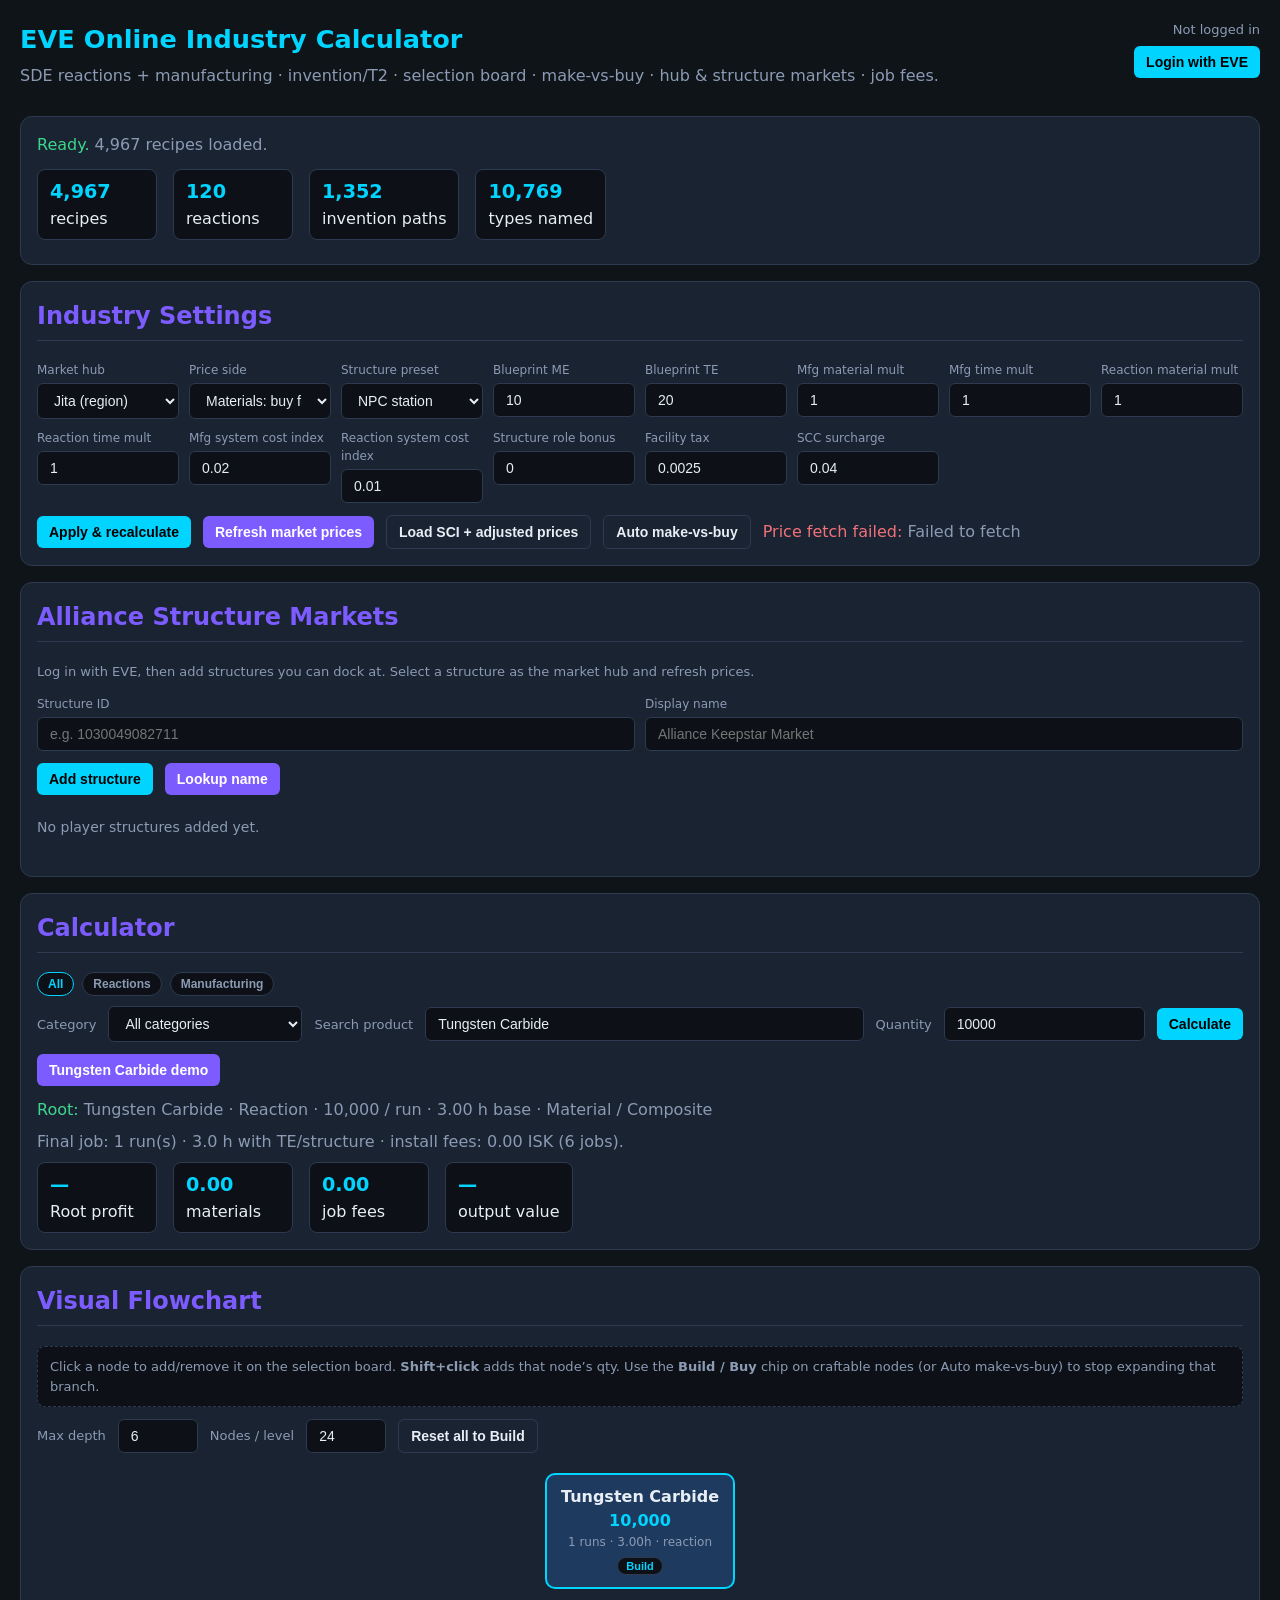
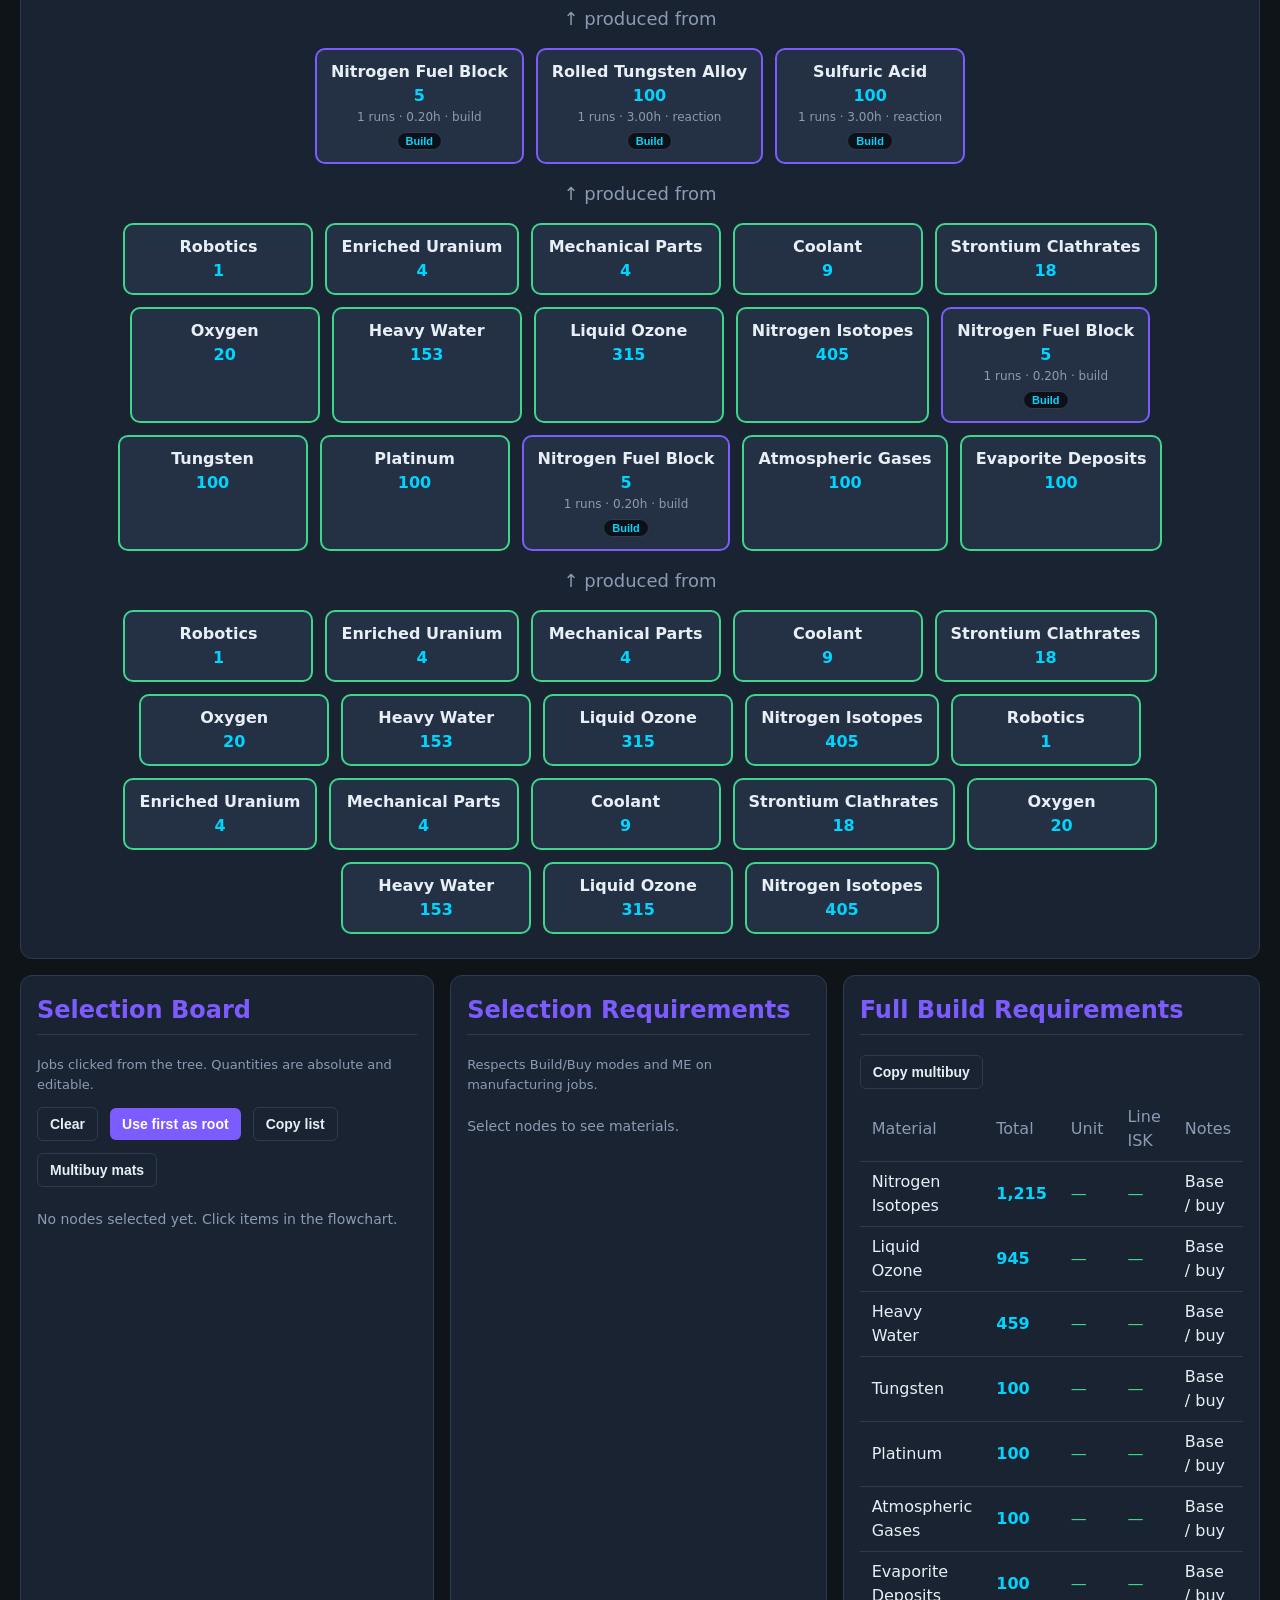
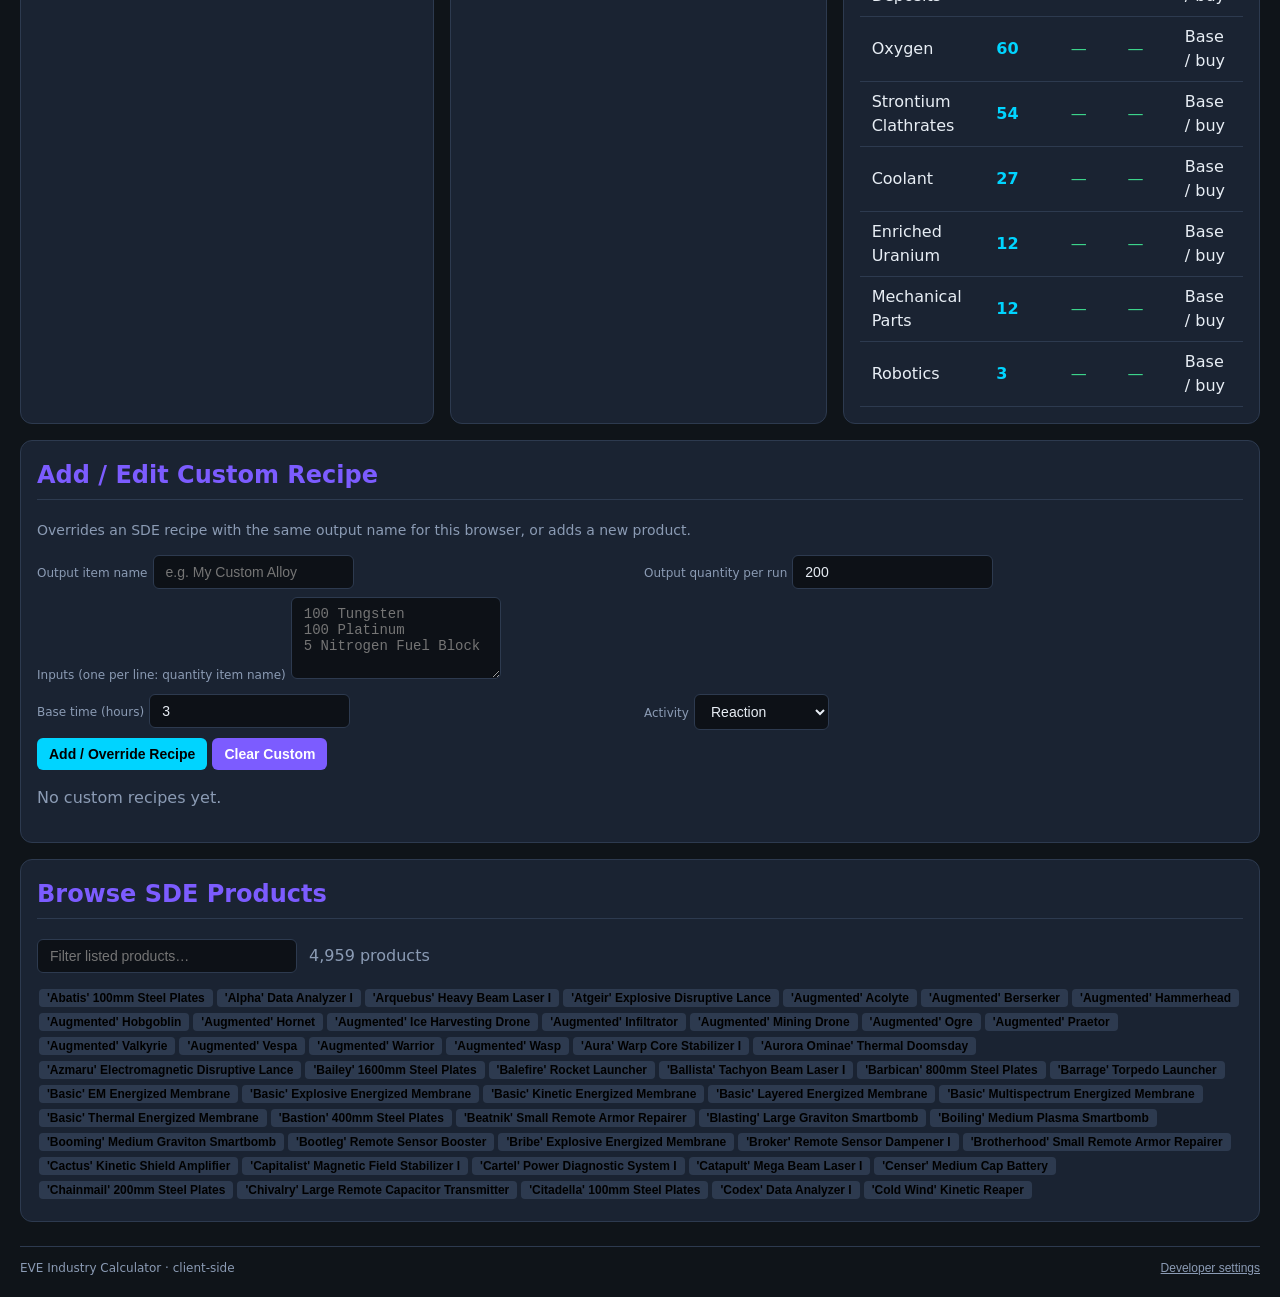
==== index.html @ 959daded "Cache-bust scripts so Pages picks up config.js Client ID. Co-authored-by: Cursor <cursoragent@cursor" ====
<!DOCTYPE html>
<html lang="en">
<head>
<meta charset="UTF-8">
<meta name="viewport" content="width=device-width, initial-scale=1.0">
<title>EVE Online Industry Calculator</title>
<style>
  :root {
    --bg: #0f1419;
    --card: #1a2332;
    --border: #2d3a4f;
    --accent: #00d4ff;
    --accent2: #7c5cff;
    --text: #e8eef5;
    --muted: #8b9bb4;
    --success: #3dd68c;
    --warn: #f5a623;
    --danger: #f07178;
  }
  * { box-sizing: border-box; }
  body {
    font-family: 'Segoe UI', system-ui, sans-serif;
    background: var(--bg);
    color: var(--text);
    margin: 0;
    padding: 20px;
    line-height: 1.5;
  }
  h1 { color: var(--accent); margin: 0 0 6px; font-size: 1.6rem; }
  h2 { color: var(--accent2); border-bottom: 1px solid var(--border); padding-bottom: 6px; margin-top: 0; }
  .sub { color: var(--muted); margin: 0 0 16px; }
  .container { max-width: 1500px; margin: 0 auto; }
  .panel {
    background: var(--card);
    border: 1px solid var(--border);
    border-radius: 12px;
    padding: 16px;
    margin-bottom: 16px;
  }
  input, select, button, textarea {
    background: #0d1117;
    color: var(--text);
    border: 1px solid var(--border);
    border-radius: 6px;
    padding: 8px 12px;
    font-size: 14px;
  }
  button {
    background: var(--accent);
    color: #000;
    border: none;
    cursor: pointer;
    font-weight: 600;
  }
  button:hover { opacity: 0.9; }
  button.secondary { background: var(--accent2); color: #fff; }
  button.ghost { background: transparent; color: var(--text); border: 1px solid var(--border); }
  .row { display: flex; gap: 12px; flex-wrap: wrap; align-items: center; margin-bottom: 12px; }
  .row label { color: var(--muted); font-size: 13px; }
  .search-wrap { position: relative; flex: 1; min-width: 260px; }
  .search-wrap input { width: 100%; }
  .suggestions {
    position: absolute; z-index: 20; left: 0; right: 0; top: 100%;
    background: #0d1117; border: 1px solid var(--border); border-radius: 8px;
    max-height: 280px; overflow-y: auto; display: none;
  }
  .suggestions.open { display: block; }
  .suggestions button {
    display: block; width: 100%; text-align: left; background: transparent;
    color: var(--text); border: none; border-radius: 0; font-weight: 400; padding: 8px 12px;
  }
  .suggestions button:hover, .suggestions button.active { background: #243044; }
  .suggestions .meta { color: var(--muted); font-size: 12px; margin-left: 8px; }
  .flowchart { display: flex; flex-direction: column; align-items: center; gap: 8px; min-height: 120px; }
  .node {
    background: #243044; border: 2px solid var(--accent); border-radius: 10px;
    padding: 10px 14px; min-width: 190px; max-width: 280px; text-align: center;
    cursor: pointer; user-select: none;
    transition: box-shadow 0.12s ease, border-color 0.12s ease, transform 0.12s ease;
  }
  .node:hover { transform: translateY(-1px); box-shadow: 0 0 0 1px rgba(0, 212, 255, 0.35); }
  .node.raw { border-color: var(--success); }
  .node.fuel { border-color: var(--warn); }
  .node.intermediate { border-color: var(--accent2); }
  .node.final { border-color: var(--accent); background: #1e3a5f; }
  .node.buy-mode { border-style: dashed; opacity: 0.92; }
  .node.selected {
    box-shadow: 0 0 0 2px var(--warn), 0 0 18px rgba(245, 166, 35, 0.25);
    border-color: var(--warn);
  }
  .node.more { cursor: default; opacity: 0.75; }
  .node.more:hover { transform: none; box-shadow: none; }
  .node small { color: var(--muted); display: block; font-size: 12px; }
  .mode-btn {
    margin-top: 6px; padding: 2px 8px; font-size: 11px; border-radius: 999px;
    background: #0d1117; color: var(--accent); border: 1px solid var(--border); cursor: pointer;
  }
  .mode-btn.buy { color: var(--warn); }
  .arrow { color: var(--muted); font-size: 18px; text-align: center; }
  .level { display: flex; gap: 12px; flex-wrap: wrap; justify-content: center; margin: 8px 0; }
  table { width: 100%; border-collapse: collapse; margin-top: 8px; }
  th, td { padding: 8px 12px; text-align: left; border-bottom: 1px solid var(--border); vertical-align: middle; }
  th { color: var(--muted); font-weight: 500; }
  .qty { font-variant-numeric: tabular-nums; font-weight: 600; color: var(--accent); }
  .isk { font-variant-numeric: tabular-nums; color: var(--success); }
  .qty-input { width: 110px; padding: 6px 8px; font-variant-numeric: tabular-nums; }
  .mode-select { padding: 4px 8px; font-size: 12px; }
  .settings-grid {
    display: grid; grid-template-columns: repeat(auto-fit, minmax(140px, 1fr)); gap: 10px;
  }
  .settings-grid label { display: block; font-size: 12px; color: var(--muted); margin-bottom: 4px; }
  .settings-grid input, .settings-grid select { width: 100%; }
  .add-form { display: grid; grid-template-columns: 1fr 1fr; gap: 8px; }
  .add-form label { font-size: 12px; color: var(--muted); }
  .full { grid-column: 1 / -1; }
  .tag {
    display: inline-block; background: #2d3a4f; padding: 2px 8px;
    border-radius: 4px; font-size: 12px; margin: 2px;
  }
  .status-ok { color: var(--success); }
  .status-bad { color: var(--danger); }
  .muted { color: var(--muted); }
  .stats { display: flex; gap: 16px; flex-wrap: wrap; margin-bottom: 8px; }
  .stat { background: #0d1117; border: 1px solid var(--border); border-radius: 8px; padding: 8px 12px; min-width: 120px; }
  .stat b { display: block; color: var(--accent); font-size: 1.2rem; }
  .stat b.neg { color: var(--danger); }
  .pill-row { display: flex; gap: 8px; flex-wrap: wrap; margin-bottom: 10px; }
  .pill {
    border: 1px solid var(--border); background: #0d1117; color: var(--muted);
    border-radius: 999px; padding: 4px 10px; font-size: 12px; cursor: pointer;
  }
  .pill.active { border-color: var(--accent); color: var(--accent); }
  #knownList { max-height: 220px; overflow-y: auto; }
  .three-col { display: grid; grid-template-columns: 1.1fr 1fr 1fr; gap: 16px; }
  .hint {
    background: #0d1117; border: 1px dashed var(--border); border-radius: 8px;
    padding: 10px 12px; font-size: 13px; color: var(--muted); margin-bottom: 12px;
  }
  .empty-state { color: var(--muted); font-size: 14px; padding: 8px 0; }
  .icon-btn {
    padding: 4px 8px; font-size: 12px; background: transparent;
    color: var(--muted); border: 1px solid var(--border);
  }
  .icon-btn:hover { color: var(--danger); border-color: var(--danger); }
  .profit-bar { display: flex; gap: 16px; flex-wrap: wrap; margin-top: 8px; }
  .dev-only { display: none; }
  body.dev .dev-only { display: block; }
  .site-footer {
    margin-top: 24px;
    padding-top: 12px;
    border-top: 1px solid var(--border);
    color: var(--muted);
    font-size: 12px;
    display: flex;
    justify-content: space-between;
    gap: 12px;
    flex-wrap: wrap;
  }
  .site-footer button {
    background: transparent;
    color: var(--muted);
    border: none;
    padding: 0;
    font-size: 12px;
    font-weight: 400;
    cursor: pointer;
    text-decoration: underline;
  }
  @media (max-width: 1100px) { .three-col { grid-template-columns: 1fr; } }
  @media (max-width: 980px) { .add-form { grid-template-columns: 1fr; } }
</style>
</head>
<body>
<div class="container">
  <div class="row" style="justify-content:space-between;align-items:flex-start;">
    <div>
      <h1>EVE Online Industry Calculator</h1>
      <p class="sub">SDE reactions + manufacturing · invention/T2 · selection board · make-vs-buy · hub &amp; structure markets · job fees.</p>
    </div>
    <div style="text-align:right;min-width:220px;">
      <div id="authStatus" class="muted" style="font-size:13px;margin-bottom:6px;">Not logged in</div>
      <button type="button" id="eveLoginBtn" onclick="eveLogin()">Login with EVE</button>
      <button type="button" class="ghost" id="eveLogoutBtn" onclick="eveLogout()" hidden>Logout</button>
    </div>
  </div>

  <div class="panel" id="loadPanel">
    <div class="row"><span id="loadStatus">Loading SDE industry data…</span></div>
    <div class="stats" id="sdeStats" hidden></div>
  </div>

  <div class="panel">
    <h2>Industry Settings</h2>
    <div class="settings-grid">
      <div>
        <label>Market hub</label>
        <select id="hubSelect"></select>
      </div>
      <div>
        <label>Price side</label>
        <select id="priceSide">
          <option value="sell">Materials: buy from sell</option>
          <option value="buy">Materials: sell into buy</option>
        </select>
      </div>
      <div>
        <label>Structure preset</label>
        <select id="structurePreset"></select>
      </div>
      <div>
        <label>Blueprint ME</label>
        <input type="number" id="meInput" value="10" min="0" max="10" step="1">
      </div>
      <div>
        <label>Blueprint TE</label>
        <input type="number" id="teInput" value="20" min="0" max="20" step="1">
      </div>
      <div>
        <label>Mfg material mult</label>
        <input type="number" id="mfgMatMult" value="1" min="0.5" max="1.5" step="0.01">
      </div>
      <div>
        <label>Mfg time mult</label>
        <input type="number" id="mfgTimeMult" value="1" min="0.5" max="1.5" step="0.01">
      </div>
      <div>
        <label>Reaction material mult</label>
        <input type="number" id="rxnMatMult" value="1" min="0.5" max="1.5" step="0.01">
      </div>
      <div>
        <label>Reaction time mult</label>
        <input type="number" id="rxnTimeMult" value="1" min="0.5" max="1.5" step="0.01">
      </div>
      <div>
        <label>Mfg system cost index</label>
        <input type="number" id="mfgSci" value="0.02" min="0" max="1" step="0.0001">
      </div>
      <div>
        <label>Reaction system cost index</label>
        <input type="number" id="rxnSci" value="0.01" min="0" max="1" step="0.0001">
      </div>
      <div>
        <label>Structure role bonus</label>
        <input type="number" id="roleBonus" value="0" min="0" max="0.5" step="0.01">
      </div>
      <div>
        <label>Facility tax</label>
        <input type="number" id="facilityTax" value="0.0025" min="0" max="0.2" step="0.0005">
      </div>
      <div>
        <label>SCC surcharge</label>
        <input type="number" id="sccInput" value="0.04" min="0" max="0.2" step="0.001">
      </div>
    </div>
    <div class="row" style="margin-top:12px;margin-bottom:0;">
      <button type="button" onclick="applySettingsAndRecalc()">Apply &amp; recalculate</button>
      <button type="button" class="secondary" onclick="refreshPrices()">Refresh market prices</button>
      <button type="button" class="ghost" onclick="loadFeeData()">Load SCI + adjusted prices</button>
      <button type="button" class="ghost" onclick="autoOptimizeModes()">Auto make-vs-buy</button>
      <span id="priceStatus" class="muted"></span>
    </div>
  </div>

  <div class="panel">
    <h2>Alliance Structure Markets</h2>
    <p class="muted" style="margin-top:0;font-size:13px;">
      Log in with EVE, then add structures you can dock at. Select a structure as the market hub and refresh prices.
    </p>
    <div class="settings-grid">
      <div>
        <label>Structure ID</label>
        <input type="text" id="structureIdInput" placeholder="e.g. 1030049082711">
      </div>
      <div>
        <label>Display name</label>
        <input type="text" id="structureNameInput" placeholder="Alliance Keepstar Market">
      </div>
    </div>
    <div class="row" style="margin-top:12px;">
      <button type="button" onclick="addCustomStructure()">Add structure</button>
      <button type="button" class="secondary" onclick="resolveStructureName()">Lookup name</button>
      <span id="structureStatus" class="muted"></span>
    </div>
    <div id="customStructureList" style="margin-top:10px;"></div>
  </div>

  <div class="panel dev-only" id="devPanel">
    <h2>Developer settings</h2>
    <p class="muted" style="margin-top:0;font-size:13px;">
      Hidden from normal users. Open with <code>?dev=1</code> or the footer toggle.
      Prefer committing Client ID in <code>config.js</code> for production.
    </p>
    <div class="settings-grid">
      <div>
        <label>EVE SSO Client ID (local override)</label>
        <input type="text" id="eveClientIdInput" placeholder="From developers.eveonline.com">
      </div>
      <div>
        <label>Callback URL (register exactly)</label>
        <input type="text" id="eveCallbackDisplay" readonly>
      </div>
      <div class="full" style="grid-column:1/-1;">
        <label>Manual ESI token fallback</label>
        <textarea id="esiTokenInput" rows="2" placeholder="Only for debugging without SSO"></textarea>
      </div>
    </div>
    <div class="row" style="margin-top:12px;">
      <button type="button" onclick="saveEveClientId()">Save Client ID override</button>
      <button type="button" class="ghost" onclick="saveEsiToken()">Save manual token</button>
      <button type="button" class="ghost" onclick="clearEsiToken()">Clear manual token</button>
      <button type="button" class="ghost" onclick="copyCallbackUrl()">Copy callback URL</button>
      <span id="devStatus" class="muted"></span>
    </div>
  </div>

  <div class="panel">
    <h2>Calculator</h2>
    <div class="pill-row" id="activityPills">
      <button type="button" class="pill active" data-activity="all">All</button>
      <button type="button" class="pill" data-activity="r">Reactions</button>
      <button type="button" class="pill" data-activity="m">Manufacturing</button>
    </div>
    <div class="row">
      <label>Category</label>
      <select id="categoryFilter"><option value="">All categories</option></select>
      <label>Search product</label>
      <div class="search-wrap">
        <input id="productSearch" type="search" placeholder="e.g. Tungsten Carbide, Merlin, Ceramic Powder" autocomplete="off">
        <div id="suggestions" class="suggestions"></div>
      </div>
      <label>Quantity</label>
      <input type="number" id="desiredQty" value="1" min="1" step="1">
      <button onclick="calculate()">Calculate</button>
      <button class="secondary" onclick="resetToTungsten()">Tungsten Carbide demo</button>
    </div>
    <div id="selectedMeta" class="muted"></div>
    <div id="timeEstimate" class="muted" style="margin-top:8px;"></div>
    <div class="profit-bar" id="rootProfit"></div>
  </div>

  <div class="panel" id="inventionPanel" hidden>
    <h2>Invention / T2</h2>
    <p class="muted" style="margin-top:0;font-size:13px;">
      Invent T2 BPCs from the matching T1 blueprint, optionally with a decryptor.
      Enable “Include invention” to fold expected datacore/decryptor cost and invented ME/TE into the build.
    </p>
    <div class="settings-grid">
      <div>
        <label>Invention outcome</label>
        <select id="inventionSelect"></select>
      </div>
      <div>
        <label>Decryptor</label>
        <select id="decryptorSelect"></select>
      </div>
      <div>
        <label>Encryption skill</label>
        <input type="number" id="encSkill" value="4" min="0" max="5" step="1">
      </div>
      <div>
        <label>Science skill 1</label>
        <input type="number" id="sciSkill1" value="5" min="0" max="5" step="1">
      </div>
      <div>
        <label>Science skill 2</label>
        <input type="number" id="sciSkill2" value="5" min="0" max="5" step="1">
      </div>
      <div>
        <label>Include invention in build</label>
        <select id="includeInvention">
          <option value="0">No — manufacture only</option>
          <option value="1">Yes — expected invention cost</option>
        </select>
      </div>
    </div>
    <div id="inventionSkillLabels" class="muted" style="margin-top:8px;font-size:13px;"></div>
    <div id="inventionSummary" style="margin-top:12px;"></div>
    <div class="profit-bar" id="inventionProfit"></div>
  </div>

  <div class="panel">
    <h2>Visual Flowchart</h2>
    <div class="hint">
      Click a node to add/remove it on the selection board.
      <strong>Shift+click</strong> adds that node’s qty.
      Use the <strong>Build / Buy</strong> chip on craftable nodes (or Auto make-vs-buy) to stop expanding that branch.
    </div>
    <div class="row">
      <label>Max depth</label>
      <input type="number" id="maxDepth" value="6" min="1" max="20" style="width:80px">
      <label>Nodes / level</label>
      <input type="number" id="maxNodes" value="24" min="4" max="100" style="width:80px">
      <button type="button" class="ghost" onclick="resetAllModes()">Reset all to Build</button>
    </div>
    <div id="flowchart" class="flowchart">
      <p class="muted">Select a product and click Calculate.</p>
    </div>
  </div>

  <div class="three-col">
    <div class="panel">
      <h2>Selection Board</h2>
      <p class="muted" style="margin-top:0;font-size:13px;">Jobs clicked from the tree. Quantities are absolute and editable.</p>
      <div class="row" style="margin-bottom:8px;">
        <button type="button" class="ghost" onclick="clearSelection()">Clear</button>
        <button type="button" class="secondary" onclick="useSelectionAsRoot()">Use first as root</button>
        <button type="button" class="ghost" onclick="copySelectionList()">Copy list</button>
        <button type="button" class="ghost" onclick="copyMultibuy('selection')">Multibuy mats</button>
        <span id="selectionCount" class="muted"></span>
      </div>
      <div id="selectionBoard"><p class="empty-state">No nodes selected yet.</p></div>
      <div class="profit-bar" id="selectionProfit"></div>
    </div>
    <div class="panel">
      <h2>Selection Requirements</h2>
      <p class="muted" style="margin-top:0;font-size:13px;">Respects Build/Buy modes and ME on manufacturing jobs.</p>
      <div id="selectionRequirements"><p class="empty-state">Select nodes to see materials.</p></div>
    </div>
    <div class="panel">
      <h2>Full Build Requirements</h2>
      <div class="row" style="margin-bottom:8px;">
        <button type="button" class="ghost" onclick="copyMultibuy('full')">Copy multibuy</button>
      </div>
      <div id="requirements"></div>
    </div>
  </div>

  <div class="panel">
    <h2>Add / Edit Custom Recipe</h2>
    <p class="muted" style="font-size:14px;margin-top:0;">Overrides an SDE recipe with the same output name for this browser, or adds a new product.</p>
    <div class="add-form">
      <div>
        <label>Output item name</label>
        <input type="text" id="outName" placeholder="e.g. My Custom Alloy">
      </div>
      <div>
        <label>Output quantity per run</label>
        <input type="number" id="outQty" value="200" min="1">
      </div>
      <div class="full">
        <label>Inputs (one per line: quantity item name)</label>
        <textarea id="inputsText" rows="4" placeholder="100 Tungsten&#10;100 Platinum&#10;5 Nitrogen Fuel Block"></textarea>
      </div>
      <div>
        <label>Base time (hours)</label>
        <input type="number" id="baseTime" value="3" step="0.5" min="0">
      </div>
      <div>
        <label>Activity</label>
        <select id="customActivity">
          <option value="r">Reaction</option>
          <option value="m">Manufacturing</option>
        </select>
      </div>
      <div class="full">
        <button onclick="addCustomReaction()">Add / Override Recipe</button>
        <button class="secondary" onclick="clearCustom()">Clear Custom</button>
      </div>
    </div>
    <div id="customList" style="margin-top:12px;"></div>
  </div>

  <div class="panel">
    <h2>Browse SDE Products</h2>
    <div class="row">
      <input type="search" id="browseFilter" placeholder="Filter listed products…" style="min-width:260px">
      <span id="browseCount" class="muted"></span>
    </div>
    <div id="knownList"></div>
  </div>

  <div class="site-footer">
    <span>EVE Industry Calculator · client-side</span>
    <button type="button" id="devToggleBtn" onclick="toggleDevMode()">Developer settings</button>
  </div>
</div>

<script src="config.js?v=20261108b"></script>
<script src="eve-industry-data.js?v=20261108b"></script>
<script src="industry-core.js?v=20261108b"></script>
<script src="auth.js?v=20261108b"></script>
<script>
const STORAGE_KEY = 'eveIndustryCustom_v2';
const SELECTED_KEY = 'eveIndustrySelected_v2';
const BOARD_KEY = 'eveIndustryBoard_v1';
const SETTINGS_KEY = 'eveIndustrySettings_v2';
const MODES_KEY = 'eveIndustryModes_v1';
const STRUCTURES_KEY = 'eveIndustryStructures_v1';
const ESI_TOKEN_KEY = 'eveIndustryEsiToken_v1';
const INVENTION_KEY = 'eveIndustryInvention_v1';
const DEV_KEY = 'eveIndustryDev_v1';
const Core = window.EveIndustryCore;

let SDE = null;
let recipeIndex = new Map();
let productMeta = new Map();
let nameToTypeId = new Map();
/** itemTypeId -> invention rows */
let inventionsByItem = new Map();
let customRecipes = [];
let selectedProduct = '';
let activityFilter = 'all';
let suggestionItems = [];
let suggestionIndex = -1;
/** @type {Map<string, {item: string, qty: number, treeQty: number|null}>} */
let selectionBoard = new Map();
/** @type {Map<string, 'build'|'buy'>} */
let buildModes = new Map();
/** @type {Array<{id:number, name:string}>} */
let customStructures = [];
let currentTree = null;
let lastFullReqs = {};
let lastSelectionReqs = {};
let lastInventionExpect = null;
let priceCache = {};
let adjustedPrices = {};
let priceFetchToken = 0;

function safeGet(key, fallback) {
  try {
    const raw = localStorage.getItem(key);
    return raw ? JSON.parse(raw) : fallback;
  } catch {
    return fallback;
  }
}
function safeSet(key, value) {
  try { localStorage.setItem(key, JSON.stringify(value)); } catch {}
}

function typeName(id) {
  return SDE.names[String(id)] || `Type ${id}`;
}
function hoursFromSeconds(sec) {
  return (Number(sec) || 0) / 3600;
}
function formatQty(n) {
  return Number(n).toLocaleString(undefined, { maximumFractionDigits: 0 });
}
function formatIsk(n) {
  if (!Number.isFinite(n)) return '—';
  if (Math.abs(n) >= 1e9) return (n / 1e9).toFixed(2) + 'B';
  if (Math.abs(n) >= 1e6) return (n / 1e6).toFixed(2) + 'M';
  if (Math.abs(n) >= 1e3) return (n / 1e3).toFixed(1) + 'K';
  return n.toFixed(2);
}
function formatPct(x) {
  return ((Number(x) || 0) * 100).toFixed(2) + '%';
}

function normalizeRecipe(raw, custom = false) {
  return {
    id: raw.id || (custom ? `custom-${Date.now()}` : `sde-${raw.bp}-${raw.p}`),
    name: raw.name,
    output: raw.output,
    inputs: raw.inputs,
    timeHours: raw.timeHours,
    activity: raw.activity || 'm',
    group: raw.group || '',
    category: raw.category || '',
    blueprintTypeID: raw.blueprintTypeID,
    typeID: raw.typeID,
    custom
  };
}

function sdeRecipeToCalc(r) {
  const name = typeName(r.p);
  return normalizeRecipe({
    id: `sde-${r.bp}-${r.p}`,
    name,
    output: { item: name, qty: r.q },
    inputs: r.m.map(([tid, qty]) => ({ item: typeName(tid), qty })),
    timeHours: hoursFromSeconds(r.t),
    activity: r.a,
    group: SDE.groups[String(r.g)] || '',
    category: SDE.categories[String(r.c)] || '',
    blueprintTypeID: r.bp,
    typeID: r.p
  });
}

function rebuildIndex() {
  recipeIndex = new Map();
  productMeta = new Map();
  nameToTypeId = new Map();
  inventionsByItem = new Map();
  if (SDE) {
    for (const [id, name] of Object.entries(SDE.names)) {
      nameToTypeId.set(name.toLowerCase(), Number(id));
    }
    for (const r of SDE.recipes) {
      const calc = sdeRecipeToCalc(r);
      const key = calc.output.item.toLowerCase();
      if (!recipeIndex.has(key) || calc.activity === 'r') {
        recipeIndex.set(key, calc);
        productMeta.set(key, calc);
      }
    }
    for (const inv of SDE.inventions || []) {
      if (!inventionsByItem.has(inv.item)) inventionsByItem.set(inv.item, []);
      inventionsByItem.get(inv.item).push(inv);
    }
  }
  for (const custom of customRecipes) {
    const calc = normalizeRecipe(custom, true);
    const key = calc.output.item.toLowerCase();
    recipeIndex.set(key, calc);
    productMeta.set(key, calc);
  }
}

function getEsiToken() {
  // Prefer live SSO session, then manual paste.
  if (window.EveAuth) {
    const t = EveAuth.accessToken();
    if (t) return t;
  }
  return (document.getElementById('esiTokenInput').value || safeGet(ESI_TOKEN_KEY, '') || '').trim();
}

function isDevMode() {
  const params = new URLSearchParams(window.location.search);
  if (params.get('dev') === '1' || params.get('dev') === 'true') return true;
  if ((window.location.hash || '').replace(/^#/, '') === 'dev') return true;
  return !!safeGet(DEV_KEY, false);
}

function applyDevMode(on) {
  document.body.classList.toggle('dev', !!on);
  const btn = document.getElementById('devToggleBtn');
  if (btn) btn.textContent = on ? 'Hide developer settings' : 'Developer settings';
  if (on) refreshAuthUi();
}

function toggleDevMode() {
  const next = !document.body.classList.contains('dev');
  safeSet(DEV_KEY, next);
  // Keep URL clean for normal users; only add ?dev=1 when enabling via footer.
  const url = new URL(window.location.href);
  if (next) url.searchParams.set('dev', '1');
  else {
    url.searchParams.delete('dev');
    if (url.hash === '#dev') url.hash = '';
  }
  window.history.replaceState({}, document.title, url.toString());
  applyDevMode(next);
}

function copyCallbackUrl() {
  const url = EveAuth.redirectUri();
  navigator.clipboard.writeText(url).then(
    () => { document.getElementById('devStatus').innerHTML = '<span class="status-ok">Callback copied.</span>'; },
    () => prompt('Callback URL:', url)
  );
}

function saveEveClientId() {
  const id = document.getElementById('eveClientIdInput').value.trim();
  EveAuth.setClientId(id);
  document.getElementById('devStatus').innerHTML = id
    ? '<span class="status-ok">Local Client ID override saved.</span>'
    : '<span class="muted">Override cleared — using config.js</span>';
  refreshAuthUi();
}

async function eveLogin() {
  try {
    // Prefer auth helper, but fall back to config.js directly (avoids stale auth.js cache misses).
    const clientId = (EveAuth.getClientId && EveAuth.getClientId()) ||
      (window.EVE_INDUSTRY_CONFIG && window.EVE_INDUSTRY_CONFIG.clientId) || '';
    if (!String(clientId).trim()) {
      alert('EVE login is not configured yet. Hard-refresh the page (Ctrl+F5). If it still fails, open ?dev=1 and check Developer settings.');
      return;
    }
    if (EveAuth.setClientId && clientId) EveAuth.setClientId(String(clientId).trim());
    await EveAuth.beginLogin();
  } catch (err) {
    alert(err.message);
  }
}
function eveLogout() {
  EveAuth.logout();
  refreshAuthUi();
}
function refreshAuthUi() {
  const status = document.getElementById('authStatus');
  const loginBtn = document.getElementById('eveLoginBtn');
  const logoutBtn = document.getElementById('eveLogoutBtn');
  const cb = document.getElementById('eveCallbackDisplay');
  const cid = document.getElementById('eveClientIdInput');
  if (cb) cb.value = EveAuth.redirectUri();
  if (cid && document.body.classList.contains('dev')) {
    // Show override if present, else configured id
    try {
      const override = localStorage.getItem('eveIndustryClientId_v1') || '';
      cid.value = override || EveAuth.getClientId();
      cid.placeholder = (window.EVE_INDUSTRY_CONFIG && window.EVE_INDUSTRY_CONFIG.clientId)
        ? 'Override config.js Client ID'
        : 'From developers.eveonline.com';
    } catch {
      cid.value = EveAuth.getClientId();
    }
  }
  if (EveAuth.isLoggedIn()) {
    const c = EveAuth.character();
    status.innerHTML = `<span class="status-ok">Logged in:</span> ${c && c.name ? c.name : 'Capsuleer'}`;
    loginBtn.hidden = true;
    logoutBtn.hidden = false;
  } else {
    status.textContent = EveAuth.getClientId() ? 'Not logged in' : 'Login not configured';
    loginBtn.hidden = false;
    logoutBtn.hidden = true;
  }
}
function saveEsiToken() {
  const token = document.getElementById('esiTokenInput').value.trim();
  safeSet(ESI_TOKEN_KEY, token);
  document.getElementById('devStatus').innerHTML =
    token ? '<span class="status-ok">Manual token saved locally.</span>' : '<span class="muted">Token cleared.</span>';
}
function clearEsiToken() {
  document.getElementById('esiTokenInput').value = '';
  safeSet(ESI_TOKEN_KEY, '');
  document.getElementById('devStatus').textContent = 'Manual token cleared.';
}
function loadStructures() {
  customStructures = safeGet(STRUCTURES_KEY, []) || [];
  document.getElementById('esiTokenInput').value = safeGet(ESI_TOKEN_KEY, '') || '';
  renderCustomStructures();
  refreshHubSelect();
}
function saveStructures() {
  safeSet(STRUCTURES_KEY, customStructures);
  refreshHubSelect();
  renderCustomStructures();
}
function addCustomStructure() {
  const id = Number(String(document.getElementById('structureIdInput').value).trim());
  let name = document.getElementById('structureNameInput').value.trim();
  if (!Number.isFinite(id) || id <= 0) return alert('Enter a valid structure ID.');
  if (!name) name = 'Structure ' + id;
  customStructures = customStructures.filter((s) => s.id !== id);
  customStructures.push({ id, name });
  saveStructures();
  document.getElementById('hubSelect').value = 'struct:' + id;
  document.getElementById('structureStatus').innerHTML =
    `<span class="status-ok">Added</span> ${name} (${id}) — select it as market hub and refresh prices.`;
}
function removeCustomStructure(id) {
  customStructures = customStructures.filter((s) => s.id !== Number(id));
  saveStructures();
}
function renderCustomStructures() {
  const div = document.getElementById('customStructureList');
  if (!customStructures.length) {
    div.innerHTML = '<p class="empty-state">No player structures added yet.</p>';
    return;
  }
  div.innerHTML = customStructures.map((s) =>
    `<span class="tag">${s.name} <span class="muted">#${s.id}</span>
      <button type="button" class="icon-btn" onclick="removeCustomStructure(${s.id})">×</button></span>`
  ).join('');
}
async function resolveStructureName() {
  const id = Number(String(document.getElementById('structureIdInput').value).trim());
  const token = getEsiToken();
  if (!id) return alert('Enter a structure ID first.');
  if (!token) return alert('Save an ESI access token first (needs universe.read_structures for name lookup).');
  document.getElementById('structureStatus').textContent = 'Looking up structure name…';
  try {
    const name = await Core.fetchStructureName(id, token);
    if (!name) {
      document.getElementById('structureStatus').innerHTML =
        '<span class="status-bad">Name lookup failed</span> — enter a display name manually (token may lack universe.read_structures).';
      return;
    }
    document.getElementById('structureNameInput').value = name;
    document.getElementById('structureStatus').innerHTML = `<span class="status-ok">Found:</span> ${name}`;
  } catch (err) {
    document.getElementById('structureStatus').innerHTML =
      `<span class="status-bad">Lookup failed:</span> ${err.message}`;
  }
}
function refreshHubSelect() {
  const hubSelect = document.getElementById('hubSelect');
  const current = hubSelect.value;
  let html = Object.entries(Core.HUBS)
    .map(([k, v]) => `<option value="${k}">${v.name} (region)</option>`).join('');
  for (const s of customStructures) {
    html += `<option value="struct:${s.id}">${s.name} (structure)</option>`;
  }
  hubSelect.innerHTML = html;
  if ([...hubSelect.options].some((o) => o.value === current)) hubSelect.value = current;
}
function selectedMarket() {
  const val = document.getElementById('hubSelect').value || 'jita';
  if (val.startsWith('struct:')) {
    const id = Number(val.slice(7));
    const row = customStructures.find((s) => s.id === id);
    return { kind: 'structure', id, name: row ? row.name : 'Structure ' + id };
  }
  const hub = Core.HUBS[val] || Core.HUBS.jita;
  return { kind: 'region', key: val, id: hub.id, systemId: hub.systemId, name: hub.name };
}

function inventionsForProduct(itemName) {
  const tid = nameToTypeId.get((itemName || '').toLowerCase());
  if (!tid) return [];
  return inventionsByItem.get(tid) || [];
}

function selectedDecryptor() {
  const id = Number(document.getElementById('decryptorSelect').value);
  if (!id) return null;
  return (SDE.decryptors || []).find((d) => d.id === id) || null;
}

function selectedInvention() {
  const key = document.getElementById('inventionSelect').value;
  if (!key) return null;
  const [src, out] = key.split(':').map(Number);
  const list = inventionsForProduct(selectedProduct);
  return list.find((i) => i.src === src && i.out === out) || null;
}

function populateDecryptors() {
  const sel = document.getElementById('decryptorSelect');
  const saved = safeGet(INVENTION_KEY, {});
  sel.innerHTML = '<option value="0">None</option>' +
    (SDE.decryptors || []).map((d) =>
      `<option value="${d.id}">${d.n} (${d.p}x · ME${d.me >= 0 ? '+' : ''}${d.me} · TE${d.te >= 0 ? '+' : ''}${d.te} · runs${d.runs >= 0 ? '+' : ''}${d.runs})</option>`
    ).join('');
  if (saved.decryptorId) sel.value = String(saved.decryptorId);
}

function populateInventionOutcomes(itemName) {
  const panel = document.getElementById('inventionPanel');
  const sel = document.getElementById('inventionSelect');
  const list = inventionsForProduct(itemName);
  if (!list.length) {
    panel.hidden = true;
    lastInventionExpect = null;
    return;
  }
  panel.hidden = false;
  sel.innerHTML = list.map((inv) => {
    const srcName = typeName(inv.src);
    const outName = typeName(inv.out);
    return `<option value="${inv.src}:${inv.out}">${outName} ← ${srcName} (${(inv.chance * 100).toFixed(0)}% base)</option>`;
  }).join('');
  const saved = safeGet(INVENTION_KEY, {});
  if (saved.outcome && [...sel.options].some((o) => o.value === saved.outcome)) {
    sel.value = saved.outcome;
  }
  updateInventionSkillLabels();
  renderInventionSummary();
}

function updateInventionSkillLabels() {
  const inv = selectedInvention();
  const box = document.getElementById('inventionSkillLabels');
  if (!inv) {
    box.textContent = '';
    return;
  }
  const classified = Core.classifyInventionSkills(inv.skills, typeName);
  box.innerHTML =
    `Skills: <strong>${classified.encryption.name}</strong> · ` +
    `<strong>${classified.science[0].name}</strong> · ` +
    `<strong>${classified.science[1].name}</strong>`;
}

function currentInventionExpectation(manufactureQty) {
  const inv = selectedInvention();
  if (!inv) return null;
  const decryptor = selectedDecryptor();
  const materials = inv.m.map(([tid, qty]) => ({ item: typeName(tid), qty, typeID: tid }));
  if (decryptor) {
    // decryptor consumed each job — tracked separately
  }
  return Core.inventionExpectation({
    baseChance: inv.chance,
    baseRuns: inv.baseRuns,
    skillLevels: {
      encryption: parseFloat(document.getElementById('encSkill').value) || 0,
      science1: parseFloat(document.getElementById('sciSkill1').value) || 0,
      science2: parseFloat(document.getElementById('sciSkill2').value) || 0
    },
    decryptorMult: decryptor ? decryptor.p : 1,
    decryptor,
    decryptorItem: decryptor ? typeName(decryptor.id) : null,
    materials,
    manufactureRuns: manufactureQty
  });
}

function renderInventionSummary() {
  const qty = parseFloat(document.getElementById('desiredQty').value) || 1;
  const expect = currentInventionExpectation(qty);
  lastInventionExpect = expect;
  const div = document.getElementById('inventionSummary');
  const profitEl = document.getElementById('inventionProfit');
  if (!expect) {
    div.innerHTML = '';
    profitEl.innerHTML = '';
    return;
  }
  const decryptor = selectedDecryptor();
  safeSet(INVENTION_KEY, {
    outcome: document.getElementById('inventionSelect').value,
    decryptorId: decryptor ? decryptor.id : 0,
    include: document.getElementById('includeInvention').value,
    enc: document.getElementById('encSkill').value,
    s1: document.getElementById('sciSkill1').value,
    s2: document.getElementById('sciSkill2').value
  });

  let matCost = 0;
  let missing = 0;
  for (const m of expect.expectedMaterials) {
    const p = unitPrice(m.item);
    if (p == null) missing += 1;
    else matCost += p * m.qty;
  }
  if (expect.decryptorPerJob) {
    const p = unitPrice(expect.decryptorPerJob);
    if (p == null) missing += 1;
    else matCost += p * expect.expectedDecryptors;
  }

  div.innerHTML = `
    <table>
      <thead><tr><th>Metric</th><th>Value</th></tr></thead>
      <tbody>
        <tr><td>Success chance</td><td class="qty">${(expect.chance * 100).toFixed(2)}%</td></tr>
        <tr><td>Invented BPC</td><td>ME ${expect.bpc.me} · TE ${expect.bpc.te} · ${expect.bpc.runs} runs</td></tr>
        <tr><td>BPCs needed for qty</td><td class="qty">${expect.bpcsNeeded}</td></tr>
        <tr><td>Expected invention jobs</td><td class="qty">${Number.isFinite(expect.expectedJobs) ? expect.expectedJobs.toFixed(2) : '∞'}</td></tr>
        <tr><td>Expected invent cost</td><td class="isk">${formatIsk(matCost)}${missing ? ' <span class="muted">(+ missing prices)</span>' : ''}</td></tr>
      </tbody>
    </table>
    <p class="muted" style="font-size:13px;">Per successful BPC you get ${expect.bpc.runs} manufacturing run(s) at ME ${expect.bpc.me} / TE ${expect.bpc.te}.</p>
  `;
  profitEl.innerHTML = `
    <div class="stat"><b>${(expect.chance * 100).toFixed(1)}%</b>chance</div>
    <div class="stat"><b>${formatIsk(matCost)}</b>expected invent ISK</div>
    <div class="stat"><b>${expect.bpc.runs}</b>runs / BPC</div>
    <div class="stat"><b>ME ${expect.bpc.me}</b>invented ME</div>
  `;
}

function inventionMaterialsForBuild(qty) {
  if (document.getElementById('includeInvention').value !== '1') return { mats: {}, meOverride: null, teOverride: null, inventCost: 0 };
  const expect = currentInventionExpectation(qty);
  if (!expect) return { mats: {}, meOverride: null, teOverride: null, inventCost: 0 };
  const mats = {};
  for (const m of expect.expectedMaterials) mats[m.item] = (mats[m.item] || 0) + m.qty;
  if (expect.decryptorPerJob) mats[expect.decryptorPerJob] = (mats[expect.decryptorPerJob] || 0) + expect.expectedDecryptors;
  let inventCost = 0;
  for (const [item, q] of Object.entries(mats)) {
    const p = unitPrice(item);
    if (p != null) inventCost += p * q;
  }
  return {
    mats,
    meOverride: expect.bpc.me,
    teOverride: expect.bpc.te,
    inventCost,
    expect
  };
}

function findReactionByOutput(itemName) {
  if (!itemName) return null;
  return recipeIndex.get(itemName.toLowerCase()) || null;
}
function isFuelName(name) {
  return /fuel block/i.test(name);
}

function getMode(item) {
  return buildModes.get(item.toLowerCase()) || 'build';
}
function setMode(item, mode, recalc = true) {
  const key = item.toLowerCase();
  if (mode === 'build') buildModes.delete(key);
  else buildModes.set(key, 'buy');
  saveModes();
  if (recalc) calculate(false);
}
function toggleMode(item, ev) {
  if (ev) ev.stopPropagation();
  if (!findReactionByOutput(item)) return;
  setMode(item, getMode(item) === 'buy' ? 'build' : 'buy', true);
}
function resetAllModes() {
  buildModes.clear();
  saveModes();
  calculate(false);
}
function saveModes() {
  safeSet(MODES_KEY, Object.fromEntries(buildModes));
}
function loadModes() {
  buildModes = new Map();
  const raw = safeGet(MODES_KEY, {});
  for (const [k, v] of Object.entries(raw || {})) {
    if (v === 'buy') buildModes.set(k, 'buy');
  }
}

function currentSettings() {
  return {
    hub: document.getElementById('hubSelect').value || 'jita',
    priceSide: document.getElementById('priceSide').value || 'sell',
    structure: document.getElementById('structurePreset').value || 'npc',
    me: parseFloat(document.getElementById('meInput').value) || 0,
    te: parseFloat(document.getElementById('teInput').value) || 0,
    mfgMatMult: parseFloat(document.getElementById('mfgMatMult').value) || 1,
    mfgTimeMult: parseFloat(document.getElementById('mfgTimeMult').value) || 1,
    rxnMatMult: parseFloat(document.getElementById('rxnMatMult').value) || 1,
    rxnTimeMult: parseFloat(document.getElementById('rxnTimeMult').value) || 1,
    mfgSci: parseFloat(document.getElementById('mfgSci').value) || 0,
    rxnSci: parseFloat(document.getElementById('rxnSci').value) || 0,
    roleBonus: parseFloat(document.getElementById('roleBonus').value) || 0,
    facilityTax: parseFloat(document.getElementById('facilityTax').value) || 0,
    scc: parseFloat(document.getElementById('sccInput').value) || 0
  };
}

function effectiveMeTe(qty) {
  const inv = inventionMaterialsForBuild(qty);
  const s = currentSettings();
  return {
    me: inv.meOverride != null ? inv.meOverride : s.me,
    te: inv.teOverride != null ? inv.teOverride : s.te,
    inventMats: inv.mats,
    inventCost: inv.inventCost || 0
  };
}
function saveSettings() {
  safeSet(SETTINGS_KEY, currentSettings());
}
function loadSettings() {
  refreshHubSelect();
  const hubSelect = document.getElementById('hubSelect');
  const structSelect = document.getElementById('structurePreset');
  structSelect.innerHTML = Object.entries(Core.STRUCTURE_PRESETS)
    .map(([k, v]) => `<option value="${k}">${v.label}</option>`).join('');

  const s = safeGet(SETTINGS_KEY, null);
  const inv = safeGet(INVENTION_KEY, {});
  if (inv.enc != null) document.getElementById('encSkill').value = inv.enc;
  if (inv.s1 != null) document.getElementById('sciSkill1').value = inv.s1;
  if (inv.s2 != null) document.getElementById('sciSkill2').value = inv.s2;
  if (inv.include != null) document.getElementById('includeInvention').value = inv.include;

  if (!s) {
    applyStructurePreset('npc', true);
    return;
  }
  if ([...hubSelect.options].some((o) => o.value === s.hub)) hubSelect.value = s.hub;
  else hubSelect.value = 'jita';
  document.getElementById('priceSide').value = s.priceSide || 'sell';
  structSelect.value = s.structure || 'npc';
  document.getElementById('meInput').value = s.me ?? 10;
  document.getElementById('teInput').value = s.te ?? 20;
  document.getElementById('mfgMatMult').value = s.mfgMatMult ?? 1;
  document.getElementById('mfgTimeMult').value = s.mfgTimeMult ?? 1;
  document.getElementById('rxnMatMult').value = s.rxnMatMult ?? 1;
  document.getElementById('rxnTimeMult').value = s.rxnTimeMult ?? 1;
  document.getElementById('mfgSci').value = s.mfgSci ?? 0.02;
  document.getElementById('rxnSci').value = s.rxnSci ?? 0.01;
  document.getElementById('roleBonus').value = s.roleBonus ?? 0;
  document.getElementById('facilityTax').value = s.facilityTax ?? 0.0025;
  document.getElementById('sccInput').value = s.scc ?? 0.04;
}

function applyStructurePreset(key, writeFields = true) {
  const preset = Core.STRUCTURE_PRESETS[key];
  if (!preset || !writeFields) return;
  document.getElementById('mfgMatMult').value = preset.mfgMat;
  document.getElementById('mfgTimeMult').value = preset.mfgTime;
  document.getElementById('rxnMatMult').value = preset.rxnMat;
  document.getElementById('rxnTimeMult').value = preset.rxnTime;
  document.getElementById('roleBonus').value = preset.roleBonus;
  document.getElementById('facilityTax').value = preset.facilityTax;
}

function resolveOpts(meOverride = null) {
  const s = currentSettings();
  const include = document.getElementById('includeInvention') &&
    document.getElementById('includeInvention').value === '1';
  let me = s.me;
  if (include && meOverride != null) me = meOverride;
  else if (include && lastInventionExpect) me = lastInventionExpect.bpc.me;
  return {
    findRecipe: findReactionByOutput,
    modeFor: (name) => getMode(name),
    me,
    mfgMatMult: s.mfgMatMult,
    rxnMatMult: s.rxnMatMult,
    mfgSci: s.mfgSci,
    rxnSci: s.rxnSci,
    roleBonus: s.roleBonus,
    facilityTax: s.facilityTax,
    scc: s.scc,
    adjustedPrices,
    nameToTypeId,
    unitPrice: (name) => unitPrice(name)
  };
}

function resolveReqs(item, qty) {
  return Core.resolveRequirements(item, qty, resolveOpts());
}

function unitPrice(itemName) {
  const tid = nameToTypeId.get(itemName.toLowerCase());
  if (!tid || !priceCache[tid]) return null;
  const side = currentSettings().priceSide;
  const p = Number(priceCache[tid][side]);
  return Number.isFinite(p) && p > 0 ? p : null;
}

function collectRecipeTreeTypeIds(item, visited = new Set()) {
  const key = (item || '').toLowerCase();
  if (!key || visited.has(key)) return [];
  visited.add(key);
  const ids = [];
  const tid = nameToTypeId.get(key);
  if (tid) ids.push(tid);
  const recipe = findReactionByOutput(item);
  if (!recipe) return ids;
  for (const inp of recipe.inputs) {
    ids.push(...collectRecipeTreeTypeIds(inp.item, visited));
  }
  return ids;
}

function costOfRequirements(reqs) {
  let total = 0;
  let missing = 0;
  for (const [item, qty] of Object.entries(reqs)) {
    const p = unitPrice(item);
    if (p == null || p <= 0) missing += 1;
    else total += p * qty;
  }
  return { total, missing };
}

function getChainTree(item, qty, depth = 0, maxDepth = 6, meTe = null) {
  const reaction = findReactionByOutput(item);
  const mode = getMode(item);
  const s = currentSettings();
  const eff = meTe || { me: s.me, te: s.te };
  if (!reaction || mode === 'buy' || depth >= maxDepth) {
    return {
      item,
      qty,
      mode: reaction ? mode : 'buy',
      type: !reaction || mode === 'buy' ? (isFuelName(item) ? 'fuel' : 'raw') : 'intermediate',
      children: []
    };
  }
  const runs = Core.jobRuns(reaction.output.qty, qty);
  const isReaction = reaction.activity === 'r';
  // Invented ME/TE applies to the root manufactured product only.
  const me = isReaction ? 0 : (depth === 0 ? eff.me : s.me);
  const te = isReaction ? 0 : (depth === 0 ? eff.te : s.te);
  const matMult = isReaction ? s.rxnMatMult : s.mfgMatMult;
  const timeMult = isReaction ? s.rxnTimeMult : s.mfgTimeMult;
  const children = reaction.inputs.map(inp => {
    const needed = Core.materialNeeded(inp.qty, runs, me, matMult);
    return getChainTree(inp.item, needed, depth + 1, maxDepth, meTe);
  });
  return {
    item,
    qty,
    runs,
    mode: 'build',
    type: depth === 0 ? 'final' : 'intermediate',
    timeHours: Core.jobTimeHours(reaction.timeHours, 1, te, timeMult),
    activity: reaction.activity,
    children
  };
}

function saveBoard() {
  safeSet(BOARD_KEY, [...selectionBoard.values()]);
}
function loadBoard() {
  selectionBoard = new Map();
  for (const row of safeGet(BOARD_KEY, [])) {
    if (!row || !row.item) continue;
    selectionBoard.set(row.item.toLowerCase(), {
      item: row.item,
      qty: Math.max(1, Number(row.qty) || 1),
      treeQty: row.treeQty == null ? null : Number(row.treeQty)
    });
  }
}
function isSelected(item) {
  return selectionBoard.has(item.toLowerCase());
}
function toggleNodeSelection(item, nodeQty, shiftKey = false) {
  const key = item.toLowerCase();
  const existing = selectionBoard.get(key);
  if (existing && !shiftKey) selectionBoard.delete(key);
  else if (existing && shiftKey) {
    existing.qty = Math.max(1, existing.qty + nodeQty);
    existing.treeQty = nodeQty;
    selectionBoard.set(key, existing);
  } else {
    selectionBoard.set(key, { item, qty: Math.max(1, nodeQty || 1), treeQty: nodeQty });
  }
  saveBoard();
  refreshSelectionUi();
  highlightSelectedNodes();
  queuePriceRefresh();
}
function updateSelectionQty(item, qty) {
  const row = selectionBoard.get(item.toLowerCase());
  if (!row) return;
  row.qty = Math.max(1, Number(qty) || 1);
  selectionBoard.set(item.toLowerCase(), row);
  saveBoard();
  renderSelectionRequirements();
  renderSelectionBoard();
  document.getElementById('selectionCount').textContent = `${selectionBoard.size} selected`;
}
function removeSelection(item) {
  selectionBoard.delete(item.toLowerCase());
  saveBoard();
  refreshSelectionUi();
  highlightSelectedNodes();
}
function clearSelection() {
  selectionBoard.clear();
  saveBoard();
  refreshSelectionUi();
  highlightSelectedNodes();
}
function useSelectionAsRoot() {
  const first = selectionBoard.values().next().value;
  if (!first) return;
  if (!findReactionByOutput(first.item)) {
    alert(`No recipe for “${first.item}”.`);
    return;
  }
  document.getElementById('desiredQty').value = first.qty;
  setSelectedProduct(first.item, true);
}
function copySelectionList() {
  if (!selectionBoard.size) return alert('Selection board is empty.');
  const text = [...selectionBoard.values()]
    .sort((a, b) => a.item.localeCompare(b.item))
    .map(r => `${Math.round(r.qty)} ${r.item}`)
    .join('\n');
  navigator.clipboard.writeText(text).then(
    () => alert('Selection list copied.'),
    () => prompt('Copy this list:', text)
  );
}
function copyMultibuy(which) {
  const reqs = which === 'selection' ? lastSelectionReqs : lastFullReqs;
  const lines = Object.entries(reqs).sort((a, b) => b[1] - a[1]).map(([item, qty]) => ({ item, qty }));
  if (!lines.length) return alert('Nothing to copy yet.');
  const text = Core.toMultibuy(lines);
  navigator.clipboard.writeText(text).then(
    () => alert('Multibuy copied (Item + Tab + Qty).'),
    () => prompt('Copy this multibuy list:', text)
  );
}

function highlightSelectedNodes() {
  document.querySelectorAll('#flowchart .node[data-item]').forEach(el => {
    el.classList.toggle('selected', isSelected(el.dataset.item));
  });
}

function renderFlowchart(tree) {
  const container = document.getElementById('flowchart');
  container.innerHTML = '';
  const maxNodes = parseInt(document.getElementById('maxNodes').value, 10) || 24;

  function renderLevel(nodes) {
    if (!nodes || !nodes.length) return;
    const shown = nodes.slice(0, maxNodes);
    const hidden = nodes.length - shown.length;
    const div = document.createElement('div');
    div.className = 'level';
    shown.forEach(n => {
      const recipe = findReactionByOutput(n.item);
      const mode = getMode(n.item);
      const node = document.createElement('div');
      node.className = 'node ' + (n.type || '') +
        (isSelected(n.item) ? ' selected' : '') +
        (recipe && mode === 'buy' ? ' buy-mode' : '');
      node.dataset.item = n.item;
      node.title = 'Click to select · Shift+click to add qty';
      const act = n.activity === 'r' ? 'reaction' : n.activity === 'm' ? 'build' : '';
      let modeHtml = '';
      if (recipe) {
        modeHtml = `<button type="button" class="mode-btn ${mode === 'buy' ? 'buy' : ''}" data-mode-toggle="1">${mode === 'buy' ? 'Buy' : 'Build'}</button>`;
      }
      node.innerHTML =
        `<strong>${n.item}</strong><br><span class="qty">${formatQty(n.qty)}</span>` +
        `<small>${n.runs ? n.runs + ' runs' : ''}${n.timeHours != null ? ' · ' + (n.timeHours * (n.runs || 1)).toFixed(2) + 'h' : ''}${act ? ' · ' + act : ''}</small>` +
        modeHtml;
      node.addEventListener('click', (e) => {
        if (e.target && e.target.closest && e.target.closest('[data-mode-toggle]')) {
          toggleMode(n.item, e);
          return;
        }
        toggleNodeSelection(n.item, n.qty, e.shiftKey);
      });
      div.appendChild(node);
    });
    if (hidden > 0) {
      const more = document.createElement('div');
      more.className = 'node intermediate more';
      more.innerHTML = `<strong>+${hidden} more</strong><small>raise nodes/level</small>`;
      div.appendChild(more);
    }
    container.appendChild(div);
    if (shown.some(n => n.children && n.children.length)) {
      const arrow = document.createElement('div');
      arrow.className = 'arrow';
      arrow.textContent = '↑ produced from';
      container.appendChild(arrow);
      const next = [];
      shown.forEach(n => { if (n.children) next.push(...n.children); });
      if (next.length) renderLevel(next);
    }
  }
  renderLevel([tree]);
}

function renderReqTable(reqs) {
  const sorted = Object.entries(reqs).sort((a, b) => b[1] - a[1]);
  let html = '<table><thead><tr><th>Material</th><th>Total</th><th>Unit</th><th>Line ISK</th><th>Notes</th></tr></thead><tbody>';
  for (const [mat, amount] of sorted) {
    const unit = unitPrice(mat);
    const line = unit != null ? unit * amount : null;
    const recipe = findReactionByOutput(mat);
    let note = isFuelName(mat) ? 'Fuel' : (recipe ? 'Unexpanded intermediate' : 'Base / buy');
    if (recipe && getMode(mat) === 'buy') note = 'Buy (make-vs-buy)';
    html += `<tr>
      <td>${mat}</td>
      <td class="qty">${formatQty(amount)}</td>
      <td class="isk">${unit != null ? formatIsk(unit) : '—'}</td>
      <td class="isk">${line != null ? formatIsk(line) : '—'}</td>
      <td>${note}</td>
    </tr>`;
  }
  html += '</tbody></table>';
  return html;
}

function renderProfitBar(el, label, productItem, productQty, reqs, jobFees) {
  const matCost = costOfRequirements(reqs);
  const fees = jobFees || 0;
  const unit = unitPrice(productItem);
  const revenue = unit != null ? unit * productQty : null;
  const totalCost = matCost.total + fees;
  const profit = revenue != null ? revenue - totalCost : null;
  el.innerHTML = `
    <div class="stat"><b class="${profit != null && profit < 0 ? 'neg' : ''}">${profit != null ? formatIsk(profit) : '—'}</b>${label} profit</div>
    <div class="stat"><b>${formatIsk(matCost.total)}</b>materials</div>
    <div class="stat"><b>${formatIsk(fees)}</b>job fees</div>
    <div class="stat"><b>${revenue != null ? formatIsk(revenue) : '—'}</b>output value</div>
  `;
}

function renderSelectionBoard() {
  const div = document.getElementById('selectionBoard');
  const count = document.getElementById('selectionCount');
  if (!selectionBoard.size) {
    div.innerHTML = '<p class="empty-state">No nodes selected yet. Click items in the flowchart.</p>';
    count.textContent = '';
    document.getElementById('selectionProfit').innerHTML = '';
    return;
  }
  const rows = [...selectionBoard.values()].sort((a, b) => a.item.localeCompare(b.item));
  count.textContent = `${rows.length} selected`;
  const s = currentSettings();
  let html = '<table><thead><tr><th>Item</th><th>Qty</th><th>Mode</th><th>Runs</th><th>Job h</th><th></th></tr></thead><tbody>';
  for (const row of rows) {
    const recipe = findReactionByOutput(row.item);
    const mode = getMode(row.item);
    let runs = '—';
    let hours = '—';
    if (recipe && mode === 'build') {
      runs = Core.jobRuns(recipe.output.qty, row.qty);
      const isReaction = recipe.activity === 'r';
      hours = Core.jobTimeHours(
        recipe.timeHours, runs, isReaction ? 0 : s.te,
        isReaction ? s.rxnTimeMult : s.mfgTimeMult
      ).toFixed(2);
    }
    const modeCell = recipe
      ? `<select class="mode-select" onchange="setMode(${JSON.stringify(row.item)}, this.value)">
           <option value="build" ${mode === 'build' ? 'selected' : ''}>Build</option>
           <option value="buy" ${mode === 'buy' ? 'selected' : ''}>Buy</option>
         </select>`
      : '<span class="muted">buy</span>';
    html += `<tr>
      <td>${row.item}</td>
      <td><input class="qty-input" type="number" min="1" step="1" value="${row.qty}"
           onchange="updateSelectionQty(${JSON.stringify(row.item)}, this.value)"
           oninput="updateSelectionQty(${JSON.stringify(row.item)}, this.value)"></td>
      <td>${modeCell}</td>
      <td class="qty">${runs}</td>
      <td class="qty">${hours}</td>
      <td><button type="button" class="icon-btn" onclick="removeSelection(${JSON.stringify(row.item)})">×</button></td>
    </tr>`;
  }
  html += '</tbody></table>';
  div.innerHTML = html;
}

function renderSelectionRequirements() {
  const div = document.getElementById('selectionRequirements');
  const profitEl = document.getElementById('selectionProfit');
  if (!selectionBoard.size) {
    div.innerHTML = '<p class="empty-state">Select nodes to see materials.</p>';
    lastSelectionReqs = {};
    profitEl.innerHTML = '';
    return;
  }

  let merged = {};
  let feeTotal = 0;
  let jobHours = 0;
  let outRevenue = 0;
  const s = currentSettings();
  const opts = resolveOpts();

  for (const row of selectionBoard.values()) {
    const recipe = findReactionByOutput(row.item);
    const mode = getMode(row.item);
    if (recipe && mode === 'build') {
      merged = Core.mergeMaps(merged, resolveReqs(row.item, row.qty));
      feeTotal += Core.sumJobFees(row.item, row.qty, opts).total;
      const isReaction = recipe.activity === 'r';
      const runs = Core.jobRuns(recipe.output.qty, row.qty);
      jobHours += Core.jobTimeHours(
        recipe.timeHours, runs, isReaction ? 0 : s.te,
        isReaction ? s.rxnTimeMult : s.mfgTimeMult
      );
      const p = unitPrice(row.item);
      if (p != null) outRevenue += p * row.qty;
    } else {
      merged[row.item] = (merged[row.item] || 0) + row.qty;
      const p = unitPrice(row.item);
      if (p != null) outRevenue += p * row.qty;
    }
  }
  lastSelectionReqs = merged;
  const matCost = costOfRequirements(merged);
  const profit = outRevenue - matCost.total - feeTotal;

  div.innerHTML =
    `<p class="muted" style="margin:0 0 8px;">Selected job time (serial): <span class="qty">${jobHours.toFixed(1)} h</span></p>` +
    renderReqTable(merged);
  profitEl.innerHTML = `
    <div class="stat"><b class="${profit < 0 ? 'neg' : ''}">${formatIsk(profit)}</b>selection profit</div>
    <div class="stat"><b>${formatIsk(matCost.total)}</b>materials</div>
    <div class="stat"><b>${formatIsk(feeTotal)}</b>job fees</div>
  `;
}

function refreshSelectionUi() {
  renderSelectionBoard();
  renderSelectionRequirements();
}

function collectTypeIdsFromReqs(...reqMaps) {
  const ids = [];
  for (const reqs of reqMaps) {
    for (const name of Object.keys(reqs || {})) {
      const id = nameToTypeId.get(name.toLowerCase());
      if (id) ids.push(id);
    }
  }
  for (const row of selectionBoard.values()) {
    const id = nameToTypeId.get(row.item.toLowerCase());
    if (id) ids.push(id);
  }
  if (selectedProduct) {
    const id = nameToTypeId.get(selectedProduct.toLowerCase());
    if (id) ids.push(id);
  }
  // Also price craftable intermediates for make-vs-buy comparisons.
  if (currentTree) {
    const walk = (n) => {
      const id = nameToTypeId.get(n.item.toLowerCase());
      if (id) ids.push(id);
      (n.children || []).forEach(walk);
    };
    walk(currentTree);
  }
  return ids;
}

async function refreshPrices() {
  const status = document.getElementById('priceStatus');
  const token = ++priceFetchToken;
  const market = selectedMarket();
  const ids = collectTypeIdsFromReqs(lastFullReqs, lastSelectionReqs);
  // Also price invention inputs / decryptors when relevant.
  if (lastInventionExpect) {
    for (const m of lastInventionExpect.expectedMaterials || []) {
      const id = nameToTypeId.get(m.item.toLowerCase());
      if (id) ids.push(id);
    }
    if (lastInventionExpect.decryptorPerJob) {
      const id = nameToTypeId.get(lastInventionExpect.decryptorPerJob.toLowerCase());
      if (id) ids.push(id);
    }
  }
  for (const d of SDE.decryptors || []) ids.push(d.id);

  if (!ids.length) {
    status.textContent = 'No type IDs to price yet.';
    return;
  }

  status.textContent = `Fetching market prices (${market.name})…`;
  try {
    let data;
    if (market.kind === 'structure') {
      const esi = getEsiToken();
      if (!esi) throw new Error('Add/save an ESI access token to price structure markets');
      data = await Core.fetchStructureAggregates(market.id, esi, ids);
    } else {
      data = await Core.fetchAggregates(ids, market.id);
    }
    if (token !== priceFetchToken) return;
    priceCache = { ...priceCache, ...data };
    status.innerHTML =
      `<span class="status-ok">Market prices updated</span> · ${Object.keys(data).length} types · ${market.name}` +
      (market.kind === 'structure' ? ' · structure ESI' : ' · region');
    calculate(false);
  } catch (err) {
    status.innerHTML = `<span class="status-bad">Price fetch failed:</span> ${err.message}`;
  }
}

async function loadFeeData() {
  const status = document.getElementById('priceStatus');
  const market = selectedMarket();
  // Structures don't have a system ID here — fall back to Jita SCI unless region hub.
  const systemId = market.kind === 'region' ? market.systemId : Core.HUBS.jita.systemId;
  const label = market.kind === 'region' ? market.name : `${market.name} (SCI fallback: Jita)`;
  status.textContent = `Loading ESI adjusted prices + SCI for ${label}…`;
  try {
    const [adj, sci] = await Promise.all([
      Core.fetchAdjustedPrices(),
      Core.fetchSystemCostIndices(systemId)
    ]);
    adjustedPrices = adj;
    document.getElementById('mfgSci').value = sci.manufacturing;
    document.getElementById('rxnSci').value = sci.reaction;
    saveSettings();
    status.innerHTML =
      `<span class="status-ok">Fee data loaded</span> · ${label} mfg SCI ${formatPct(sci.manufacturing)} · rxn ${formatPct(sci.reaction)} · ${Object.keys(adj).length} adjusted prices`;
    calculate(false);
  } catch (err) {
    status.innerHTML = `<span class="status-bad">Fee data failed:</span> ${err.message}`;
  }
}

async function autoOptimizeModes() {
  if (!selectedProduct) return alert('Select a root product first.');
  const status = document.getElementById('priceStatus');
  const qty = parseFloat(document.getElementById('desiredQty').value) || 1;

  // Ensure intermediate product prices exist (not just raw mats).
  status.textContent = 'Loading prices for make-vs-buy…';
  try {
    const market = selectedMarket();
    const ids = collectRecipeTreeTypeIds(selectedProduct);
    if (!ids.length) throw new Error('No type IDs in recipe tree');
    let data;
    if (market.kind === 'structure') {
      const esi = getEsiToken();
      if (!esi) throw new Error('Login with EVE (or paste a token) to price structure markets');
      data = await Core.fetchStructureAggregates(market.id, esi, ids);
    } else {
      data = await Core.fetchAggregates(ids, market.id);
    }
    priceCache = { ...priceCache, ...data };
  } catch (err) {
    status.innerHTML = `<span class="status-bad">Make-vs-buy prices failed:</span> ${err.message}`;
    return;
  }

  const result = Core.optimizeMakeVsBuy(selectedProduct, qty, resolveOpts());
  buildModes = new Map();
  const bought = [];
  for (const [k, v] of Object.entries(result.modes || {})) {
    if (v !== 'buy') continue;
    if (k === selectedProduct.toLowerCase()) continue;
    if (!findReactionByOutput(k)) continue; // only craftable intermediates
    buildModes.set(k, 'buy');
    bought.push(k);
  }
  saveModes();
  const sample = bought.slice(0, 8).map((n) => {
    // restore display casing from recipe index if possible
    const r = findReactionByOutput(n);
    return r ? r.output.item : n;
  });
  status.innerHTML =
    `<span class="status-ok">Auto make-vs-buy</span> · ${bought.length} set to Buy` +
    (result.buildCount != null ? ` · ${result.buildCount} stay Build` : '') +
    (sample.length ? ` · e.g. ${sample.join(', ')}` : ' · nothing cheaper to buy (or missing prices)') +
    (result.missingPrices && result.missingPrices.length
      ? ` · <span class="muted">${result.missingPrices.length} items missing prices</span>`
      : '');
  calculate(false);
}

let priceTimer = null;
function queuePriceRefresh() {
  clearTimeout(priceTimer);
  priceTimer = setTimeout(() => refreshPrices(), 250);
}

function filteredProducts() {
  const cat = document.getElementById('categoryFilter').value;
  const items = [];
  for (const recipe of productMeta.values()) {
    if (activityFilter !== 'all' && recipe.activity !== activityFilter) continue;
    if (cat && recipe.category !== cat) continue;
    items.push(recipe);
  }
  items.sort((a, b) => a.output.item.localeCompare(b.output.item));
  return items;
}

function setSelectedProduct(name, calculateNow = true) {
  selectedProduct = name;
  document.getElementById('productSearch').value = name;
  safeSet(SELECTED_KEY, name);
  const recipe = findReactionByOutput(name);
  const meta = document.getElementById('selectedMeta');
  if (recipe) {
    const invN = inventionsForProduct(name).length;
    meta.innerHTML =
      `<span class="status-ok">Root:</span> ${recipe.output.item} · ` +
      `${recipe.activity === 'r' ? 'Reaction' : 'Manufacturing'} · ` +
      `${formatQty(recipe.output.qty)} / run · ${recipe.timeHours.toFixed(2)} h base` +
      (recipe.category ? ` · ${recipe.category}` : '') +
      (recipe.group ? ` / ${recipe.group}` : '') +
      (invN ? ` · <span class="status-ok">${invN} invention path(s)</span>` : '');
  } else meta.textContent = '';
  populateInventionOutcomes(name);
  if (calculateNow) calculate();
}

function updateSuggestions(query) {
  const box = document.getElementById('suggestions');
  const q = (query || '').trim().toLowerCase();
  const pool = filteredProducts();
  const matches = !q ? pool.slice(0, 40) : pool.filter(r => r.output.item.toLowerCase().includes(q)).slice(0, 60);
  suggestionItems = matches;
  suggestionIndex = matches.length ? 0 : -1;
  if (!matches.length) {
    box.classList.remove('open');
    box.innerHTML = '';
    return;
  }
  box.innerHTML = matches.map((r, i) =>
    `<button type="button" class="${i === suggestionIndex ? 'active' : ''}" data-idx="${i}">` +
    `${r.output.item}<span class="meta">${r.activity === 'r' ? 'reaction' : 'build'}${r.category ? ' · ' + r.category : ''}</span></button>`
  ).join('');
  box.classList.add('open');
}

function calculate(fetchPrices = true) {
  saveSettings();
  const item = selectedProduct || document.getElementById('productSearch').value.trim();
  const qty = parseFloat(document.getElementById('desiredQty').value) || 1;
  const maxDepth = parseInt(document.getElementById('maxDepth').value, 10) || 6;
  if (!item) return;
  if (!findReactionByOutput(item)) {
    document.getElementById('flowchart').innerHTML = `<p class="status-bad">No recipe found for “${item}”.</p>`;
    document.getElementById('requirements').innerHTML = '';
    document.getElementById('timeEstimate').textContent = '';
    document.getElementById('rootProfit').innerHTML = '';
    currentTree = null;
    lastFullReqs = {};
    return;
  }

  // Root is always built.
  buildModes.delete(item.toLowerCase());
  selectedProduct = item;
  renderInventionSummary();
  const eff = effectiveMeTe(qty);
  const s = currentSettings();
  currentTree = getChainTree(item, qty, 0, maxDepth, eff);

  // Resolve manufacturing with invented ME when enabled.
  const opts = resolveOpts(eff.me);
  lastFullReqs = Core.resolveRequirements(item, qty, opts);
  for (const [mat, amount] of Object.entries(eff.inventMats || {})) {
    lastFullReqs[mat] = (lastFullReqs[mat] || 0) + amount;
  }
  renderFlowchart(currentTree);
  document.getElementById('requirements').innerHTML = renderReqTable(lastFullReqs);

  const reaction = findReactionByOutput(item);
  const runs = Core.jobRuns(reaction.output.qty, qty);
  const isReaction = reaction.activity === 'r';
  const te = isReaction ? 0 : eff.te;
  const hours = Core.jobTimeHours(
    reaction.timeHours, runs, te,
    isReaction ? s.rxnTimeMult : s.mfgTimeMult
  );
  const fees = Core.sumJobFees(item, qty, opts);
  const inventNote = eff.me !== s.me
    ? ` · invented ME ${eff.me}/TE ${eff.te} (expected invent ${formatIsk(eff.inventCost)})`
    : '';
  document.getElementById('timeEstimate').textContent =
    `Final job: ${runs} run(s) · ${hours.toFixed(1)} h with TE/structure · install fees: ${formatIsk(fees.total)} ISK (${fees.jobs.length} jobs)${inventNote}.`;

  renderProfitBar(
    document.getElementById('rootProfit'),
    'Root',
    item,
    qty,
    lastFullReqs,
    fees.total
  );
  refreshSelectionUi();
  if (fetchPrices) queuePriceRefresh();
}

function applySettingsAndRecalc() {
  saveSettings();
  calculate(true);
}

function populateCategories() {
  const select = document.getElementById('categoryFilter');
  const cats = new Set();
  for (const r of productMeta.values()) if (r.category) cats.add(r.category);
  const current = select.value;
  select.innerHTML = '<option value="">All categories</option>' +
    [...cats].sort().map(c => `<option value="${c}">${c}</option>`).join('');
  if ([...cats].includes(current)) select.value = current;
}

function renderBrowse() {
  const q = document.getElementById('browseFilter').value.trim().toLowerCase();
  const list = filteredProducts().filter(r => !q || r.output.item.toLowerCase().includes(q));
  document.getElementById('browseCount').textContent = `${list.length.toLocaleString()} products`;
  const div = document.getElementById('knownList');
  const slice = list.slice(0, 400);
  div.innerHTML = slice.map(r =>
    `<button type="button" class="tag" onclick="setSelectedProduct(${JSON.stringify(r.output.item)})">${r.output.item}</button>`
  ).join('') + (list.length > slice.length ? `<span class="muted"> …and ${(list.length - slice.length).toLocaleString()} more</span>` : '');
}

function renderCustom() {
  const div = document.getElementById('customList');
  if (!customRecipes.length) {
    div.innerHTML = '<p class="muted">No custom recipes yet.</p>';
    return;
  }
  div.innerHTML = customRecipes.map((r, i) =>
    `<span class="tag">${r.output.item} <button onclick="removeCustom(${i})" style="margin-left:6px;padding:2px 6px;font-size:11px;">×</button></span>`
  ).join('');
}

function addCustomReaction() {
  const name = document.getElementById('outName').value.trim();
  const qty = parseFloat(document.getElementById('outQty').value) || 1;
  const lines = document.getElementById('inputsText').value.split('\n').map(l => l.trim()).filter(Boolean);
  const time = parseFloat(document.getElementById('baseTime').value) || 0;
  const activity = document.getElementById('customActivity').value;
  if (!name || !lines.length) return alert('Provide an output name and at least one input.');
  const inputs = [];
  for (const line of lines) {
    const m = line.match(/^(\d+(?:\.\d+)?)\s+(.+)$/);
    if (!m) return alert('Invalid input line: ' + line);
    inputs.push({ qty: parseFloat(m[1]), item: m[2].trim() });
  }
  const reaction = normalizeRecipe({
    id: 'custom-' + Date.now(), name,
    output: { item: name, qty }, inputs, timeHours: time, activity,
    group: 'Custom', category: 'Custom'
  }, true);
  customRecipes = customRecipes.filter(r => r.output.item.toLowerCase() !== name.toLowerCase());
  customRecipes.push(reaction);
  safeSet(STORAGE_KEY, customRecipes);
  rebuildIndex();
  populateCategories();
  renderCustom();
  renderBrowse();
  setSelectedProduct(name);
  document.getElementById('outName').value = '';
  document.getElementById('inputsText').value = '';
}
function removeCustom(index) {
  customRecipes.splice(index, 1);
  safeSet(STORAGE_KEY, customRecipes);
  rebuildIndex();
  populateCategories();
  renderCustom();
  renderBrowse();
}
function clearCustom() {
  if (!confirm('Remove all custom recipes?')) return;
  customRecipes = [];
  safeSet(STORAGE_KEY, customRecipes);
  rebuildIndex();
  populateCategories();
  renderCustom();
  renderBrowse();
}
function resetToTungsten() {
  document.getElementById('desiredQty').value = 10000;
  activityFilter = 'r';
  document.querySelectorAll('#activityPills .pill').forEach(p => {
    p.classList.toggle('active', p.dataset.activity === 'r');
  });
  document.getElementById('categoryFilter').value = '';
  setSelectedProduct('Tungsten Carbide');
  renderBrowse();
}

function wireUi() {
  document.querySelectorAll('#activityPills .pill').forEach(btn => {
    btn.addEventListener('click', () => {
      activityFilter = btn.dataset.activity;
      document.querySelectorAll('#activityPills .pill').forEach(p => p.classList.toggle('active', p === btn));
      updateSuggestions(document.getElementById('productSearch').value);
      renderBrowse();
    });
  });
  document.getElementById('categoryFilter').addEventListener('change', () => {
    updateSuggestions(document.getElementById('productSearch').value);
    renderBrowse();
  });
  document.getElementById('structurePreset').addEventListener('change', (e) => {
    applyStructurePreset(e.target.value, true);
  });

  ['inventionSelect', 'decryptorSelect', 'includeInvention', 'encSkill', 'sciSkill1', 'sciSkill2']
    .forEach((id) => {
      const el = document.getElementById(id);
      if (!el) return;
      el.addEventListener('change', () => {
        updateInventionSkillLabels();
        renderInventionSummary();
        calculate(false);
      });
    });

  const search = document.getElementById('productSearch');
  const box = document.getElementById('suggestions');
  search.addEventListener('focus', () => updateSuggestions(search.value));
  search.addEventListener('input', () => updateSuggestions(search.value));
  search.addEventListener('keydown', (e) => {
    if (!box.classList.contains('open') || !suggestionItems.length) {
      if (e.key === 'Enter') { e.preventDefault(); setSelectedProduct(search.value.trim()); }
      return;
    }
    if (e.key === 'ArrowDown') {
      e.preventDefault();
      suggestionIndex = (suggestionIndex + 1) % suggestionItems.length;
      updateSuggestions(search.value);
    } else if (e.key === 'ArrowUp') {
      e.preventDefault();
      suggestionIndex = (suggestionIndex - 1 + suggestionItems.length) % suggestionItems.length;
      updateSuggestions(search.value);
    } else if (e.key === 'Enter') {
      e.preventDefault();
      const pick = suggestionItems[Math.max(0, suggestionIndex)];
      if (pick) setSelectedProduct(pick.output.item);
      box.classList.remove('open');
    } else if (e.key === 'Escape') box.classList.remove('open');
  });
  box.addEventListener('mousedown', (e) => {
    const btn = e.target.closest('button[data-idx]');
    if (!btn) return;
    e.preventDefault();
    const pick = suggestionItems[Number(btn.dataset.idx)];
    if (pick) setSelectedProduct(pick.output.item);
    box.classList.remove('open');
  });
  document.addEventListener('click', (e) => {
    if (!e.target.closest('.search-wrap')) box.classList.remove('open');
  });
  document.getElementById('browseFilter').addEventListener('input', renderBrowse);
}

function verifyCorrections() {
  const expect = {
    'Ceramic Powder': ['Hydrogen Fuel Block', 'Evaporite Deposits', 'Silicates'],
    'Carbon Polymers': ['Helium Fuel Block', 'Hydrocarbons', 'Silicates'],
    'Crystallite Alloy': ['Helium Fuel Block', 'Cobalt', 'Cadmium']
  };
  return Object.entries(expect).map(([name, mats]) => {
    const r = findReactionByOutput(name);
    if (!r) return `${name}: missing`;
    const got = new Set(r.inputs.map(i => i.item));
    return `${mats.every(m => got.has(m)) ? '✓' : '✗'} ${name}`;
  }).join(' · ');
}

async function init() {
  const status = document.getElementById('loadStatus');
  if (!window.EVE_INDUSTRY_SDE || !window.EveIndustryCore || !window.EveAuth) {
    status.innerHTML = '<span class="status-bad">Failed to load scripts. Keep data, industry-core.js, auth.js, and config.js next to index.html.</span>';
    return;
  }

  // Preserve OAuth ?code= handling before toggling other query params.
  const isOauthReturn = !!(new URLSearchParams(window.location.search).get('code'));
  applyDevMode(!isOauthReturn && isDevMode());

  try {
    const handled = await EveAuth.handleRedirectCallback();
    if (handled) {
      document.getElementById('structureStatus').innerHTML =
        '<span class="status-ok">EVE login complete.</span>';
    }
  } catch (err) {
    document.getElementById('structureStatus').innerHTML =
      `<span class="status-bad">EVE login failed:</span> ${err.message}`;
  }
  await EveAuth.refreshIfNeeded();

  SDE = window.EVE_INDUSTRY_SDE;
  customRecipes = safeGet(STORAGE_KEY, []);
  loadBoard();
  loadModes();
  loadStructures();
  loadSettings();
  rebuildIndex();
  populateDecryptors();
  populateCategories();
  wireUi();
  renderCustom();
  renderBrowse();
  refreshSelectionUi();
  refreshAuthUi();

  document.getElementById('sdeStats').hidden = false;
  document.getElementById('sdeStats').innerHTML = `
    <div class="stat"><b>${SDE.recipeCount.toLocaleString()}</b>recipes</div>
    <div class="stat"><b>${SDE.reactions.toLocaleString()}</b>reactions</div>
    <div class="stat"><b>${(SDE.inventionCount || 0).toLocaleString()}</b>invention paths</div>
    <div class="stat"><b>${SDE.typeCount.toLocaleString()}</b>types named</div>
  `;
  const checks = verifyCorrections();
  status.innerHTML = document.body.classList.contains('dev')
    ? `<span class="status-ok">SDE loaded.</span> <span class="muted">${checks}</span>`
    : `<span class="status-ok">Ready.</span> <span class="muted">${SDE.recipeCount.toLocaleString()} recipes loaded.</span>`;
  if (document.body.classList.contains('dev')) console.info('[eve-industry] formula checks:', checks);

  const saved = safeGet(SELECTED_KEY, 'Tungsten Carbide');
  if (findReactionByOutput(saved)) {
    if (saved === 'Tungsten Carbide') document.getElementById('desiredQty').value = 10000;
    setSelectedProduct(saved, true);
  }
}

if (document.readyState === 'loading') document.addEventListener('DOMContentLoaded', init);
else init();
</script>
</body>
</html>
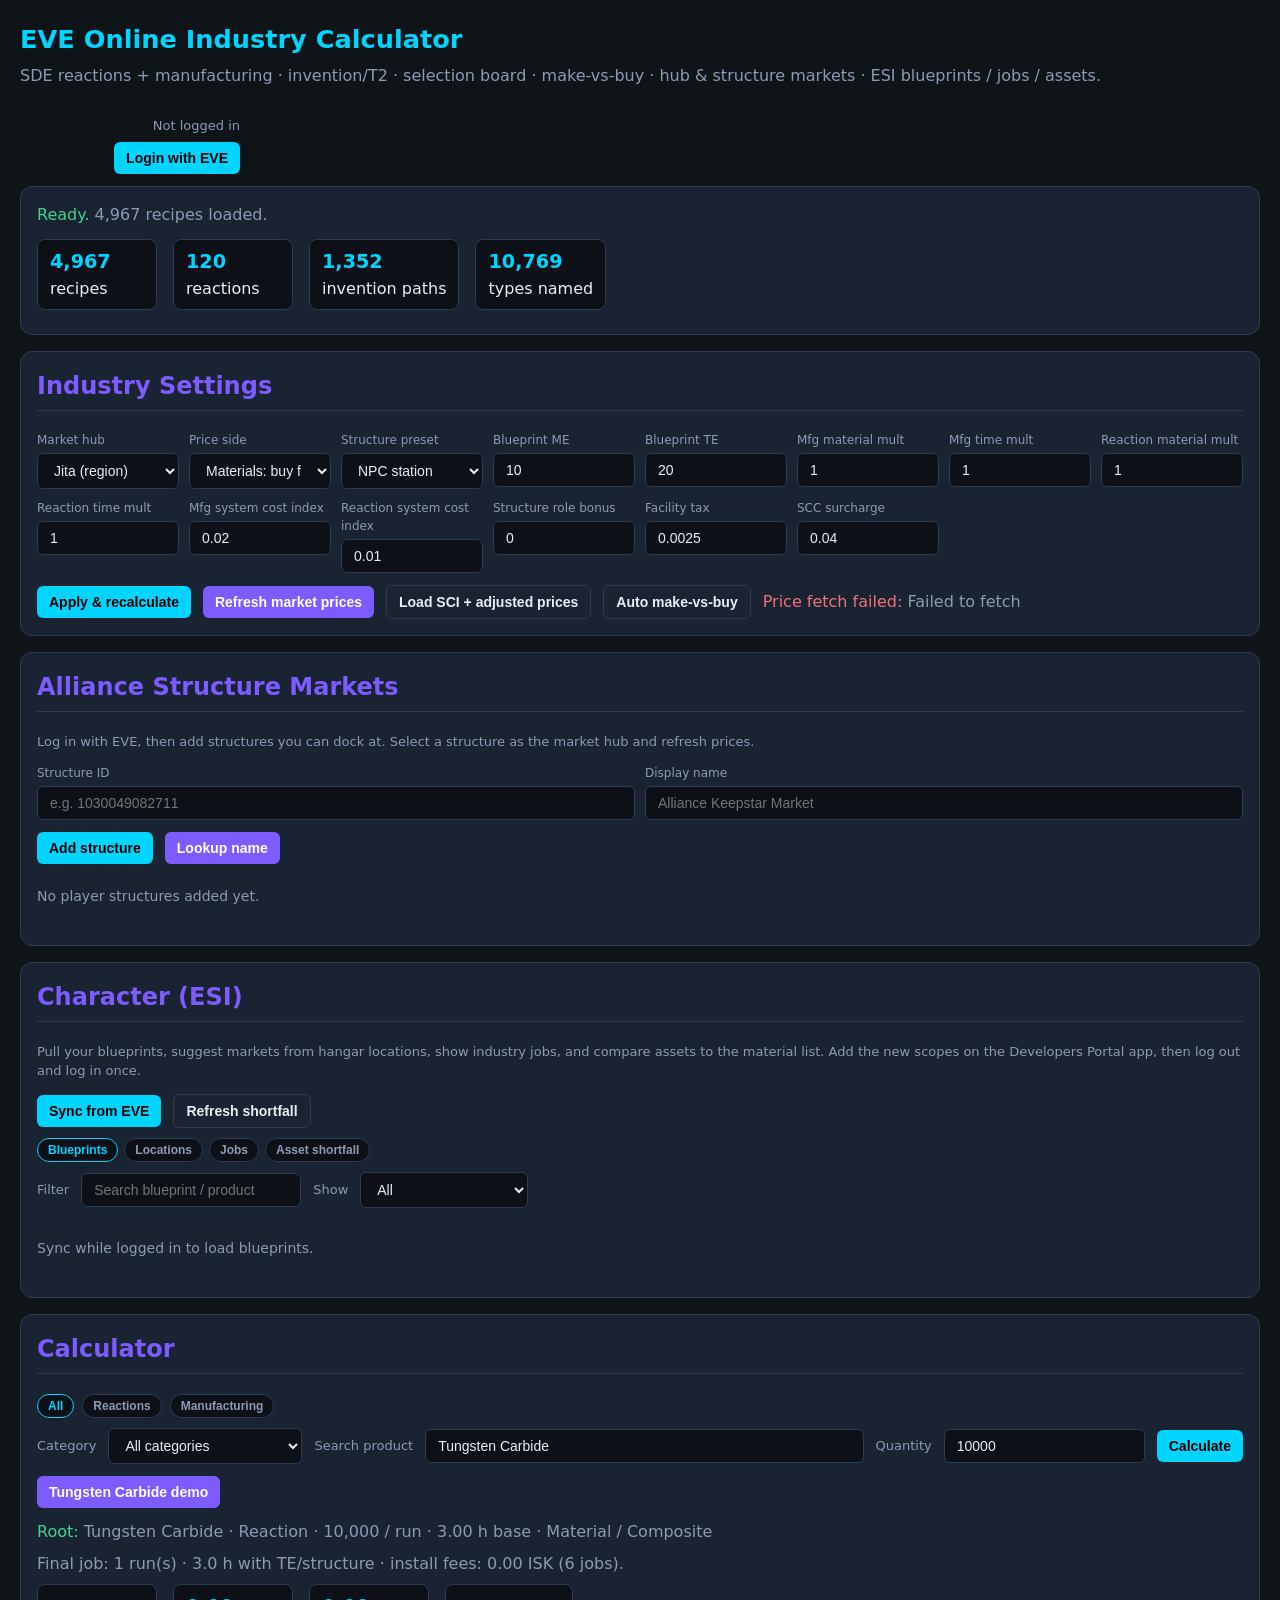
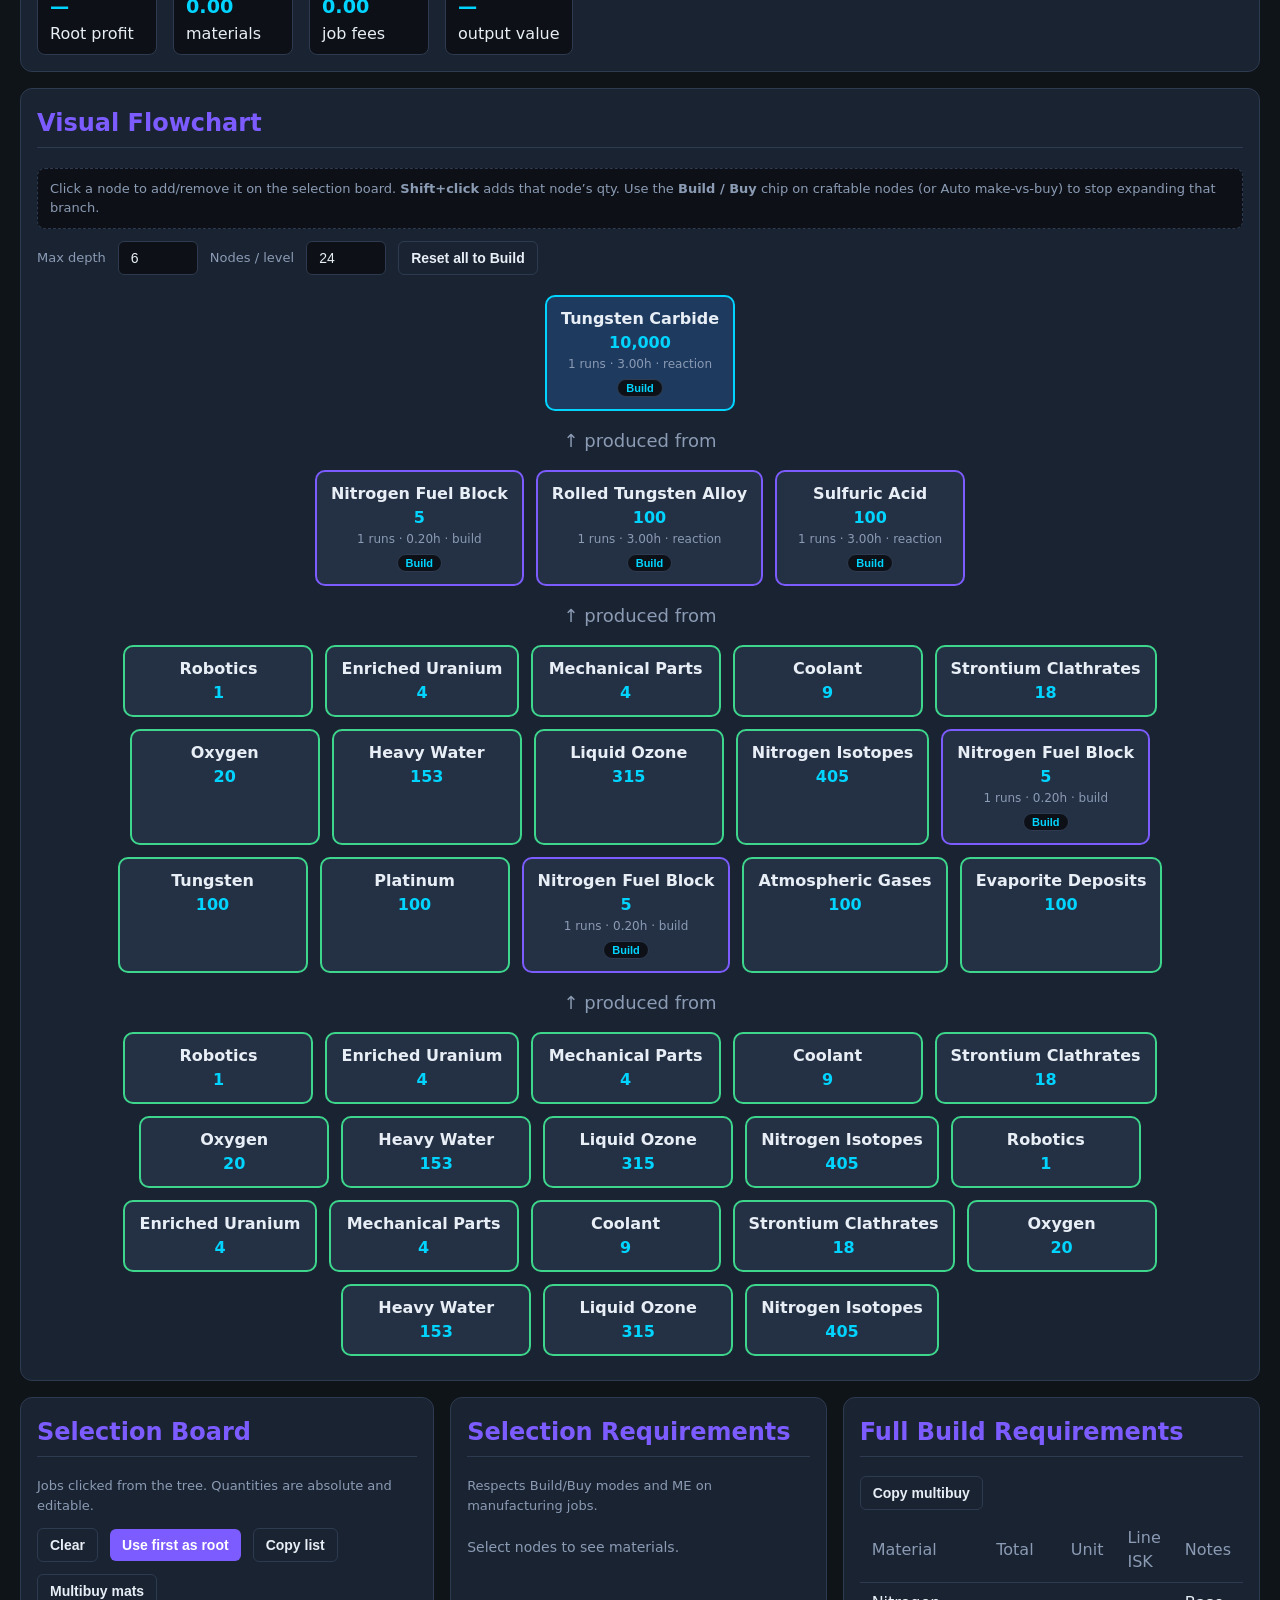
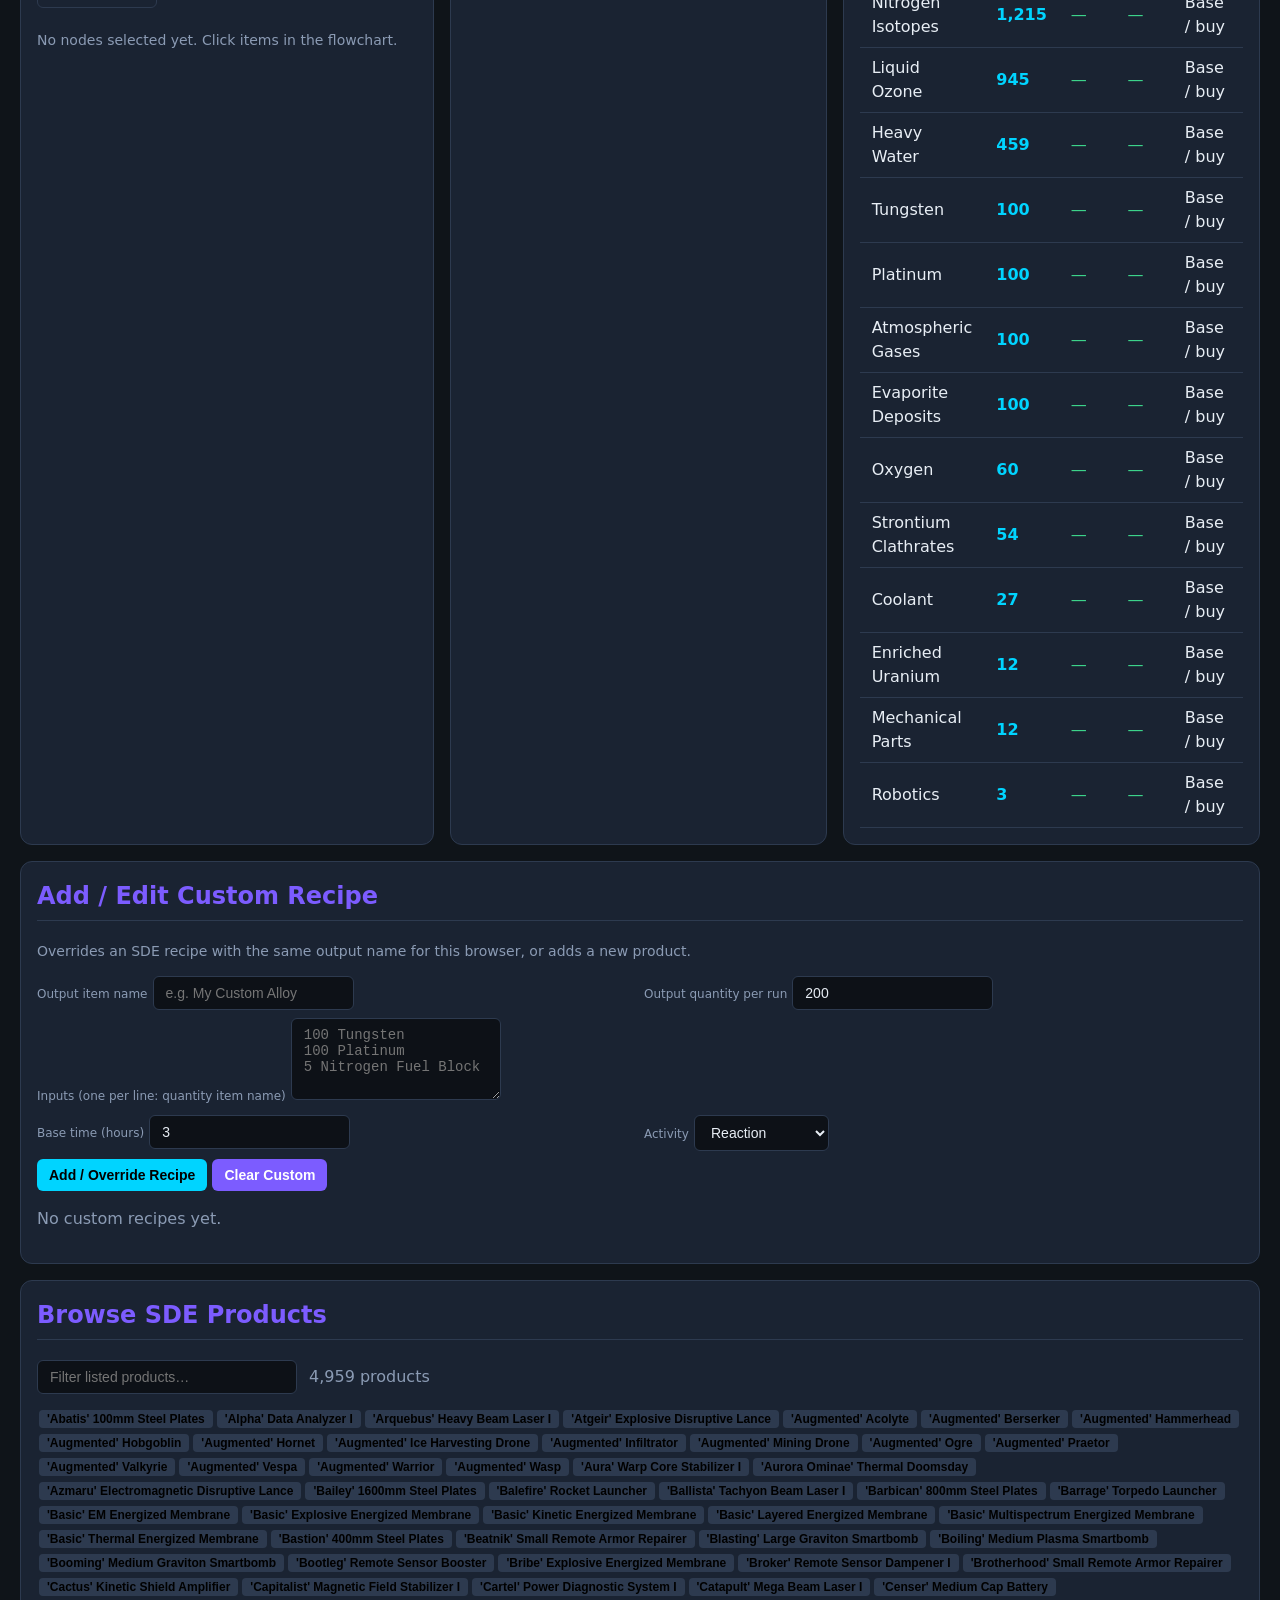
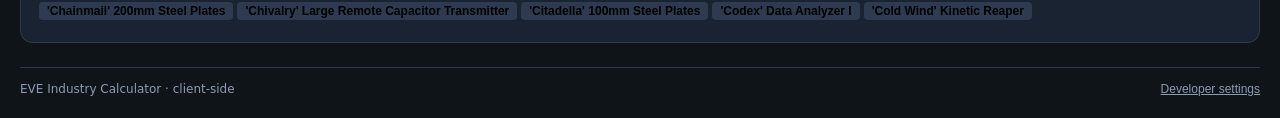
==== commit e283fd1f: "Add ESI blueprints, location markets, industry jobs, and asset shortfall. Co-authored-by: Cursor <cu" ====
--- a/index.html
+++ b/index.html
@@ -142,6 +142,12 @@
     color: var(--muted); border: 1px solid var(--border);
   }
   .icon-btn:hover { color: var(--danger); border-color: var(--danger); }
+  .esi-scroll { max-height: 320px; overflow: auto; margin-top: 8px; }
+  .esi-scroll table { margin-top: 0; font-size: 13px; }
+  .esi-scroll th { position: sticky; top: 0; background: var(--card); z-index: 1; }
+  .esi-tabs { display: flex; gap: 6px; flex-wrap: wrap; margin: 10px 0 0; }
+  .esi-tabs .pill { margin: 0; }
+  .esi-pane[hidden] { display: none !important; }
   .profit-bar { display: flex; gap: 16px; flex-wrap: wrap; margin-top: 8px; }
   .dev-only { display: none; }
   body.dev .dev-only { display: block; }
@@ -175,7 +181,7 @@
   <div class="row" style="justify-content:space-between;align-items:flex-start;">
     <div>
       <h1>EVE Online Industry Calculator</h1>
-      <p class="sub">SDE reactions + manufacturing · invention/T2 · selection board · make-vs-buy · hub &amp; structure markets · job fees.</p>
+      <p class="sub">SDE reactions + manufacturing · invention/T2 · selection board · make-vs-buy · hub &amp; structure markets · ESI blueprints / jobs / assets.</p>
     </div>
     <div style="text-align:right;min-width:220px;">
       <div id="authStatus" class="muted" style="font-size:13px;margin-bottom:6px;">Not logged in</div>
@@ -282,6 +288,52 @@
       <span id="structureStatus" class="muted"></span>
     </div>
     <div id="customStructureList" style="margin-top:10px;"></div>
+  </div>
+
+  <div class="panel" id="characterEsiPanel">
+    <h2>Character (ESI)</h2>
+    <p class="muted" style="margin-top:0;font-size:13px;">
+      Pull your blueprints, suggest markets from hangar locations, show industry jobs, and compare assets to the material list.
+      Add the new scopes on the Developers Portal app, then log out and log in once.
+    </p>
+    <div class="row" style="margin-bottom:8px;">
+      <button type="button" onclick="syncCharacterEsi()">Sync from EVE</button>
+      <button type="button" class="ghost" onclick="renderAssetShortfall()">Refresh shortfall</button>
+      <span id="esiSyncStatus" class="muted"></span>
+    </div>
+    <div class="esi-tabs" id="esiTabs">
+      <button type="button" class="pill active" data-esi-tab="bps">Blueprints</button>
+      <button type="button" class="pill" data-esi-tab="locs">Locations</button>
+      <button type="button" class="pill" data-esi-tab="jobs">Jobs</button>
+      <button type="button" class="pill" data-esi-tab="short">Asset shortfall</button>
+    </div>
+    <div class="esi-pane" data-esi-pane="bps">
+      <div class="row" style="margin-top:10px;margin-bottom:0;">
+        <label>Filter</label>
+        <input type="search" id="bpFilter" placeholder="Search blueprint / product" style="min-width:220px;">
+        <label>Show</label>
+        <select id="bpKindFilter">
+          <option value="all">All</option>
+          <option value="bpo">BPOs</option>
+          <option value="bpc">BPCs</option>
+          <option value="known">Known in calculator</option>
+        </select>
+      </div>
+      <div class="esi-scroll" id="bpTableWrap"><p class="empty-state">Sync while logged in to load blueprints.</p></div>
+    </div>
+    <div class="esi-pane" data-esi-pane="locs" hidden>
+      <div class="esi-scroll" id="locTableWrap"><p class="empty-state">Locations appear after sync from blueprints, assets, and jobs.</p></div>
+    </div>
+    <div class="esi-pane" data-esi-pane="jobs" hidden>
+      <div class="esi-scroll" id="jobsTableWrap"><p class="empty-state">No industry jobs loaded.</p></div>
+    </div>
+    <div class="esi-pane" data-esi-pane="short" hidden>
+      <div class="row" style="margin-top:10px;">
+        <button type="button" class="ghost" onclick="copyShortfallMultibuy()">Copy shortfall multibuy</button>
+        <span id="shortfallStatus" class="muted"></span>
+      </div>
+      <div class="esi-scroll" id="shortfallTableWrap"><p class="empty-state">Calculate a build, then sync assets (or refresh shortfall).</p></div>
+    </div>
   </div>
 
   <div class="panel dev-only" id="devPanel">
@@ -475,10 +527,10 @@
   </div>
 </div>
 
-<script src="config.js?v=20261108b"></script>
-<script src="eve-industry-data.js?v=20261108b"></script>
-<script src="industry-core.js?v=20261108b"></script>
-<script src="auth.js?v=20261108b"></script>
+<script src="config.js?v=20261108f"></script>
+<script src="eve-industry-data.js?v=20261108f"></script>
+<script src="industry-core.js?v=20261108f"></script>
+<script src="auth.js?v=20261108f"></script>
 <script>
 const STORAGE_KEY = 'eveIndustryCustom_v2';
 const SELECTED_KEY = 'eveIndustrySelected_v2';
@@ -515,6 +567,23 @@
 let priceCache = {};
 let adjustedPrices = {};
 let priceFetchToken = 0;
+/** blueprintTypeId -> [{ productName, recipe }] */
+let bpTypeToRecipes = new Map();
+let esiBlueprints = [];
+let esiAssets = [];
+let esiJobs = [];
+let esiAssetQty = {};
+/** @type {Array<{kind:string,id:number,name:string,sources:string[]}>} */
+let esiLocations = [];
+let lastShortfallLines = [];
+const ACTIVITY_NAMES = {
+  1: 'Manufacturing',
+  3: 'TE research',
+  4: 'ME research',
+  5: 'Copying',
+  7: 'Reverse engineer',
+  8: 'Invention'
+};
 
 function safeGet(key, fallback) {
   try {
@@ -585,6 +654,7 @@
   productMeta = new Map();
   nameToTypeId = new Map();
   inventionsByItem = new Map();
+  bpTypeToRecipes = new Map();
   if (SDE) {
     for (const [id, name] of Object.entries(SDE.names)) {
       nameToTypeId.set(name.toLowerCase(), Number(id));
@@ -596,6 +666,9 @@
         recipeIndex.set(key, calc);
         productMeta.set(key, calc);
       }
+      const bp = Number(r.bp);
+      if (!bpTypeToRecipes.has(bp)) bpTypeToRecipes.set(bp, []);
+      bpTypeToRecipes.get(bp).push({ productName: calc.output.item, recipe: calc });
     }
     for (const inv of SDE.inventions || []) {
       if (!inventionsByItem.has(inv.item)) inventionsByItem.set(inv.item, []);
@@ -608,6 +681,59 @@
     recipeIndex.set(key, calc);
     productMeta.set(key, calc);
   }
+}
+
+function characterScopes() {
+  const c = EveAuth.character && EveAuth.character();
+  const raw = c && c.scp;
+  if (!raw) return [];
+  if (Array.isArray(raw)) return raw.map(String);
+  return String(raw).split(/\s+/).filter(Boolean);
+}
+
+function hasScope(scope) {
+  const list = characterScopes();
+  return list.includes(scope) || list.includes(scope.replace(/^esi-/, ''));
+}
+
+function missingIndustryScopes() {
+  const needed = [
+    'esi-characters.read_blueprints.v1',
+    'esi-assets.read_assets.v1',
+    'esi-industry.read_character_jobs.v1'
+  ];
+  return needed.filter((s) => !hasScope(s));
+}
+
+async function ensureEsiToken() {
+  if (window.EveAuth && EveAuth.refreshIfNeeded) {
+    const t = await EveAuth.refreshIfNeeded();
+    if (t) return t;
+  }
+  return getEsiToken();
+}
+
+function recipesForBlueprintType(bpTypeId) {
+  return bpTypeToRecipes.get(Number(bpTypeId)) || [];
+}
+
+function describeBlueprint(bp) {
+  const recipes = recipesForBlueprintType(bp.type_id);
+  const product = recipes[0] ? recipes[0].productName : typeName(bp.type_id);
+  const isBpo = Number(bp.runs) === -1;
+  return {
+    product,
+    recipes,
+    known: recipes.length > 0,
+    kind: isBpo ? 'bpo' : 'bpc',
+    label: isBpo ? 'BPO' : `BPC ×${bp.runs}`,
+    me: Number(bp.material_efficiency) || 0,
+    te: Number(bp.time_efficiency) || 0,
+    runs: Number(bp.runs),
+    typeId: Number(bp.type_id),
+    itemId: Number(bp.item_id),
+    locationId: Number(bp.location_id)
+  };
 }
 
 function getEsiToken() {
@@ -704,7 +830,11 @@
   }
   if (EveAuth.isLoggedIn()) {
     const c = EveAuth.character();
-    status.innerHTML = `<span class="status-ok">Logged in:</span> ${c && c.name ? c.name : 'Capsuleer'}`;
+    const missing = missingIndustryScopes();
+    status.innerHTML = `<span class="status-ok">Logged in:</span> ${c && c.name ? c.name : 'Capsuleer'}` +
+      (missing.length
+        ? `<div class="muted" style="margin-top:4px;">Re-login after adding blueprint/assets/jobs scopes on the Developers Portal.</div>`
+        : '');
     loginBtn.hidden = true;
     logoutBtn.hidden = false;
   } else {
@@ -764,9 +894,9 @@
 }
 async function resolveStructureName() {
   const id = Number(String(document.getElementById('structureIdInput').value).trim());
-  const token = getEsiToken();
+  const token = await ensureEsiToken();
   if (!id) return alert('Enter a structure ID first.');
-  if (!token) return alert('Save an ESI access token first (needs universe.read_structures for name lookup).');
+  if (!token) return alert('Log in with EVE first (needs universe.read_structures for name lookup).');
   document.getElementById('structureStatus').textContent = 'Looking up structure name…';
   try {
     const name = await Core.fetchStructureName(id, token);
@@ -781,6 +911,296 @@
     document.getElementById('structureStatus').innerHTML =
       `<span class="status-bad">Lookup failed:</span> ${err.message}`;
   }
+}
+
+function switchEsiTab(tab) {
+  document.querySelectorAll('#esiTabs .pill').forEach((btn) => {
+    btn.classList.toggle('active', btn.dataset.esiTab === tab);
+  });
+  document.querySelectorAll('#characterEsiPanel .esi-pane').forEach((pane) => {
+    pane.hidden = pane.dataset.esiPane !== tab;
+  });
+}
+
+function wireEsiTabs() {
+  document.getElementById('esiTabs').addEventListener('click', (e) => {
+    const btn = e.target.closest('[data-esi-tab]');
+    if (!btn) return;
+    switchEsiTab(btn.dataset.esiTab);
+  });
+  document.getElementById('bpFilter').addEventListener('input', renderBlueprintTable);
+  document.getElementById('bpKindFilter').addEventListener('change', renderBlueprintTable);
+}
+
+async function syncCharacterEsi() {
+  const status = document.getElementById('esiSyncStatus');
+  const token = await ensureEsiToken();
+  const char = EveAuth.character && EveAuth.character();
+  if (!token || !char || !char.id) {
+    status.innerHTML = '<span class="status-bad">Log in with EVE first.</span>';
+    return;
+  }
+  const missing = missingIndustryScopes();
+  if (missing.length) {
+    status.innerHTML =
+      '<span class="status-bad">Missing scopes.</span> Add them on the Developers Portal, then logout/login: ' +
+      missing.map((s) => `<code>${s}</code>`).join(', ');
+  }
+  status.textContent = 'Syncing blueprints, assets, jobs…';
+  try {
+    const [bps, assets, jobs] = await Promise.all([
+      Core.fetchCharacterBlueprints(char.id, token),
+      Core.fetchCharacterAssets(char.id, token),
+      Core.fetchCharacterIndustryJobs(char.id, token)
+    ]);
+    esiBlueprints = bps || [];
+    esiAssets = assets || [];
+    esiJobs = jobs || [];
+    esiAssetQty = Core.aggregateAssetsByType(esiAssets);
+    await rebuildEsiLocations(token);
+    renderBlueprintTable();
+    renderLocationTable();
+    renderJobsTable();
+    renderAssetShortfall();
+    status.innerHTML =
+      `<span class="status-ok">Synced</span> ${esiBlueprints.length} BP · ${esiAssets.length} assets · ${esiJobs.length} jobs · ${esiLocations.length} locations`;
+  } catch (err) {
+    status.innerHTML = `<span class="status-bad">Sync failed:</span> ${err.message}`;
+  }
+}
+
+async function rebuildEsiLocations(token) {
+  const assetByItemId = new Map();
+  for (const a of esiAssets) assetByItemId.set(Number(a.item_id), a);
+
+  const counts = new Map();
+  function addRef(ref, source) {
+    if (!ref || (ref.kind !== 'station' && ref.kind !== 'structure')) return;
+    const key = ref.kind + ':' + ref.id;
+    if (!counts.has(key)) counts.set(key, { kind: ref.kind, id: ref.id, sources: new Set() });
+    counts.get(key).sources.add(source);
+  }
+
+  for (const bp of esiBlueprints) {
+    addRef(Core.resolveLocationRef(bp.location_id, assetByItemId), 'blueprint');
+  }
+  for (const a of esiAssets) {
+    if (a.location_type === 'station' || Core.isNpcStationId(a.location_id)) {
+      addRef({ kind: 'station', id: Number(a.location_id) }, 'asset');
+    } else if (Core.isLikelyStructureId(a.location_id)) {
+      addRef({ kind: 'structure', id: Number(a.location_id) }, 'asset');
+    }
+  }
+  for (const job of esiJobs) {
+    const fid = Number(job.facility_id);
+    if (Core.isNpcStationId(fid)) addRef({ kind: 'station', id: fid }, 'job');
+    else if (Core.isLikelyStructureId(fid)) addRef({ kind: 'structure', id: fid }, 'job');
+  }
+
+  const refs = [...counts.values()].map((r) => ({ kind: r.kind, id: r.id }));
+  const names = await Core.resolveLocationNames(refs, token);
+  esiLocations = [...counts.values()]
+    .map((r) => ({
+      kind: r.kind,
+      id: r.id,
+      name: names[r.kind + ':' + r.id] || (r.kind + ' ' + r.id),
+      sources: [...r.sources]
+    }))
+    .sort((a, b) => a.name.localeCompare(b.name));
+}
+
+function renderBlueprintTable() {
+  const wrap = document.getElementById('bpTableWrap');
+  if (!esiBlueprints.length) {
+    wrap.innerHTML = '<p class="empty-state">Sync while logged in to load blueprints.</p>';
+    return;
+  }
+  const q = (document.getElementById('bpFilter').value || '').trim().toLowerCase();
+  const kind = document.getElementById('bpKindFilter').value;
+  const rows = esiBlueprints.map(describeBlueprint).filter((d) => {
+    if (kind === 'bpo' && d.kind !== 'bpo') return false;
+    if (kind === 'bpc' && d.kind !== 'bpc') return false;
+    if (kind === 'known' && !d.known) return false;
+    if (!q) return true;
+    return d.product.toLowerCase().includes(q) || typeName(d.typeId).toLowerCase().includes(q);
+  });
+  rows.sort((a, b) => a.product.localeCompare(b.product) || b.me - a.me || b.te - a.te);
+  if (!rows.length) {
+    wrap.innerHTML = '<p class="empty-state">No blueprints match this filter.</p>';
+    return;
+  }
+  wrap.innerHTML =
+    `<table><thead><tr>
+      <th>Product / BP</th><th>ME</th><th>TE</th><th>Runs</th><th></th>
+    </tr></thead><tbody>` +
+    rows.slice(0, 400).map((d) => {
+      const disabled = d.known ? '' : 'disabled title="No matching SDE recipe"';
+      return `<tr>
+        <td>${d.product}${d.known ? '' : ' <span class="muted">(unmapped)</span>'}
+          <div class="muted" style="font-size:11px;">${typeName(d.typeId)} · ${d.label}</div></td>
+        <td class="qty">${d.me}</td>
+        <td class="qty">${d.te}</td>
+        <td class="qty">${d.runs === -1 ? '∞' : d.runs}</td>
+        <td><button type="button" class="ghost" ${disabled}
+          onclick="applyOwnedBlueprint(${d.typeId},${d.me},${d.te},${d.runs})">Use</button></td>
+      </tr>`;
+    }).join('') +
+    `</tbody></table>` +
+    (rows.length > 400 ? `<p class="muted">Showing 400 of ${rows.length}. Narrow the filter.</p>` : '');
+}
+
+function applyOwnedBlueprint(bpTypeId, me, te, runs) {
+  const recipes = recipesForBlueprintType(bpTypeId);
+  if (!recipes.length) return alert('No calculator recipe for that blueprint type.');
+  const pick = recipes[0];
+  document.getElementById('meInput').value = me;
+  document.getElementById('teInput').value = te;
+  if (Number(runs) > 0) {
+    const outPerRun = pick.recipe.output.qty || 1;
+    document.getElementById('desiredQty').value = Number(runs) * outPerRun;
+  }
+  saveSettings();
+  setSelectedProduct(pick.productName, true);
+  document.getElementById('esiSyncStatus').innerHTML =
+    `<span class="status-ok">Applied</span> ${pick.productName} · ME ${me} / TE ${te}` +
+    (Number(runs) > 0 ? ` · ${runs} BPC run(s)` : '');
+}
+
+function renderLocationTable() {
+  const wrap = document.getElementById('locTableWrap');
+  if (!esiLocations.length) {
+    wrap.innerHTML = '<p class="empty-state">No station/structure locations found yet.</p>';
+    return;
+  }
+  wrap.innerHTML =
+    `<table><thead><tr><th>Location</th><th>Type</th><th>Seen in</th><th></th></tr></thead><tbody>` +
+    esiLocations.map((loc) => {
+      const already = customStructures.some((s) => s.id === loc.id);
+      const btn = loc.kind === 'structure'
+        ? (already
+          ? `<span class="muted">In list</span>`
+          : `<button type="button" class="ghost" onclick="addSuggestedStructure(${loc.id})">Add market</button>`)
+        : `<span class="muted">NPC hub</span>`;
+      return `<tr>
+        <td>${loc.name}<div class="muted" style="font-size:11px;">#${loc.id}</div></td>
+        <td>${loc.kind}</td>
+        <td class="muted">${loc.sources.join(', ')}</td>
+        <td>${btn}</td>
+      </tr>`;
+    }).join('') +
+    `</tbody></table>`;
+}
+
+function addSuggestedStructure(id) {
+  const sid = Number(id);
+  if (!Number.isFinite(sid) || sid <= 0) return;
+  const loc = esiLocations.find((l) => l.id === sid);
+  const name = (loc && loc.name) || ('Structure ' + sid);
+  customStructures = customStructures.filter((s) => s.id !== sid);
+  customStructures.push({ id: sid, name });
+  saveStructures();
+  document.getElementById('hubSelect').value = 'struct:' + sid;
+  document.getElementById('esiSyncStatus').innerHTML =
+    `<span class="status-ok">Added market</span> ${name} — refresh prices to use it.`;
+  renderLocationTable();
+}
+
+function renderJobsTable() {
+  const wrap = document.getElementById('jobsTableWrap');
+  if (!esiJobs.length) {
+    wrap.innerHTML = '<p class="empty-state">No industry jobs returned (idle, or scope missing).</p>';
+    return;
+  }
+  const rows = [...esiJobs].sort((a, b) => String(a.end_date || '').localeCompare(String(b.end_date || '')));
+  wrap.innerHTML =
+    `<table><thead><tr>
+      <th>Activity</th><th>Blueprint / product</th><th>Runs</th><th>Status</th><th>Ends</th><th>Facility</th>
+    </tr></thead><tbody>` +
+    rows.map((job) => {
+      const act = ACTIVITY_NAMES[job.activity_id] || ('Activity ' + job.activity_id);
+      const bpName = typeName(job.blueprint_type_id);
+      const product = job.product_type_id ? typeName(job.product_type_id) : '—';
+      const facility = esiLocations.find((l) => l.id === Number(job.facility_id));
+      const end = job.end_date ? new Date(job.end_date).toLocaleString() : '—';
+      return `<tr>
+        <td>${act}</td>
+        <td>${bpName}<div class="muted" style="font-size:11px;">→ ${product}</div></td>
+        <td class="qty">${job.runs || 0}</td>
+        <td>${job.status || '—'}</td>
+        <td class="muted">${end}</td>
+        <td class="muted">${facility ? facility.name : ('#' + job.facility_id)}</td>
+      </tr>`;
+    }).join('') +
+    `</tbody></table>`;
+}
+
+function renderAssetShortfall() {
+  const wrap = document.getElementById('shortfallTableWrap');
+  const status = document.getElementById('shortfallStatus');
+  const reqs = lastFullReqs || {};
+  const entries = Object.entries(reqs);
+  if (!entries.length) {
+    lastShortfallLines = [];
+    wrap.innerHTML = '<p class="empty-state">Calculate a build first.</p>';
+    status.textContent = '';
+    return;
+  }
+  if (!Object.keys(esiAssetQty).length) {
+    lastShortfallLines = [];
+    wrap.innerHTML = '<p class="empty-state">Sync assets first (Sync from EVE).</p>';
+    status.textContent = 'No asset cache yet.';
+    return;
+  }
+  const lines = [];
+  let missingTypes = 0;
+  let shortTypes = 0;
+  for (const [item, need] of entries) {
+    const tid = nameToTypeId.get(item.toLowerCase());
+    const owned = tid != null ? (esiAssetQty[tid] || 0) : 0;
+    if (tid == null) missingTypes += 1;
+    const short = Math.max(0, Number(need) - owned);
+    if (short > 0) {
+      shortTypes += 1;
+      lines.push({ item, need: Number(need), owned, short, tid });
+    }
+  }
+  lines.sort((a, b) => b.short - a.short);
+  lastShortfallLines = lines;
+  if (!lines.length) {
+    wrap.innerHTML = '<p class="empty-state status-ok">You already have every listed material on this character.</p>';
+    status.innerHTML = `<span class="status-ok">Fully covered</span> · ${entries.length} materials checked`;
+    return;
+  }
+  wrap.innerHTML =
+    `<table><thead><tr><th>Material</th><th>Need</th><th>Owned</th><th>Short</th><th>Est. buy</th></tr></thead><tbody>` +
+    lines.map((l) => {
+      const p = unitPrice(l.item);
+      const isk = p != null ? p * l.short : null;
+      return `<tr>
+        <td>${l.item}</td>
+        <td class="qty">${formatQty(l.need)}</td>
+        <td class="qty">${formatQty(l.owned)}</td>
+        <td class="qty">${formatQty(l.short)}</td>
+        <td class="isk">${isk != null ? formatIsk(isk) : '—'}</td>
+      </tr>`;
+    }).join('') +
+    `</tbody></table>`;
+  const buyTotal = lines.reduce((sum, l) => {
+    const p = unitPrice(l.item);
+    return sum + (p != null ? p * l.short : 0);
+  }, 0);
+  status.innerHTML =
+    `<span class="status-bad">${shortTypes} short</span> · est. ${formatIsk(buyTotal)} ISK` +
+    (missingTypes ? ` · <span class="muted">${missingTypes} untyped names</span>` : '');
+}
+
+function copyShortfallMultibuy() {
+  if (!lastShortfallLines.length) return alert('No shortfall to copy — sync assets and calculate a build.');
+  const text = Core.toMultibuy(lastShortfallLines.map((l) => ({ item: l.item, qty: l.short })));
+  navigator.clipboard.writeText(text).then(
+    () => alert('Shortfall multibuy copied.'),
+    () => prompt('Copy this multibuy list:', text)
+  );
 }
 function refreshHubSelect() {
   const hubSelect = document.getElementById('hubSelect');
@@ -1737,6 +2157,7 @@
     lastFullReqs,
     fees.total
   );
+  if (Object.keys(esiAssetQty).length) renderAssetShortfall();
   refreshSelectionUi();
   if (fetchPrices) queuePriceRefresh();
 }
@@ -1899,6 +2320,7 @@
     if (!e.target.closest('.search-wrap')) box.classList.remove('open');
   });
   document.getElementById('browseFilter').addEventListener('input', renderBrowse);
+  wireEsiTabs();
 }
 
 function verifyCorrections() {
@@ -1931,6 +2353,8 @@
     if (handled) {
       document.getElementById('structureStatus').innerHTML =
         '<span class="status-ok">EVE login complete.</span>';
+      document.getElementById('esiSyncStatus').innerHTML =
+        '<span class="status-ok">Logged in.</span> Click Sync from EVE to pull blueprints / jobs / assets.';
     }
   } catch (err) {
     document.getElementById('structureStatus').innerHTML =
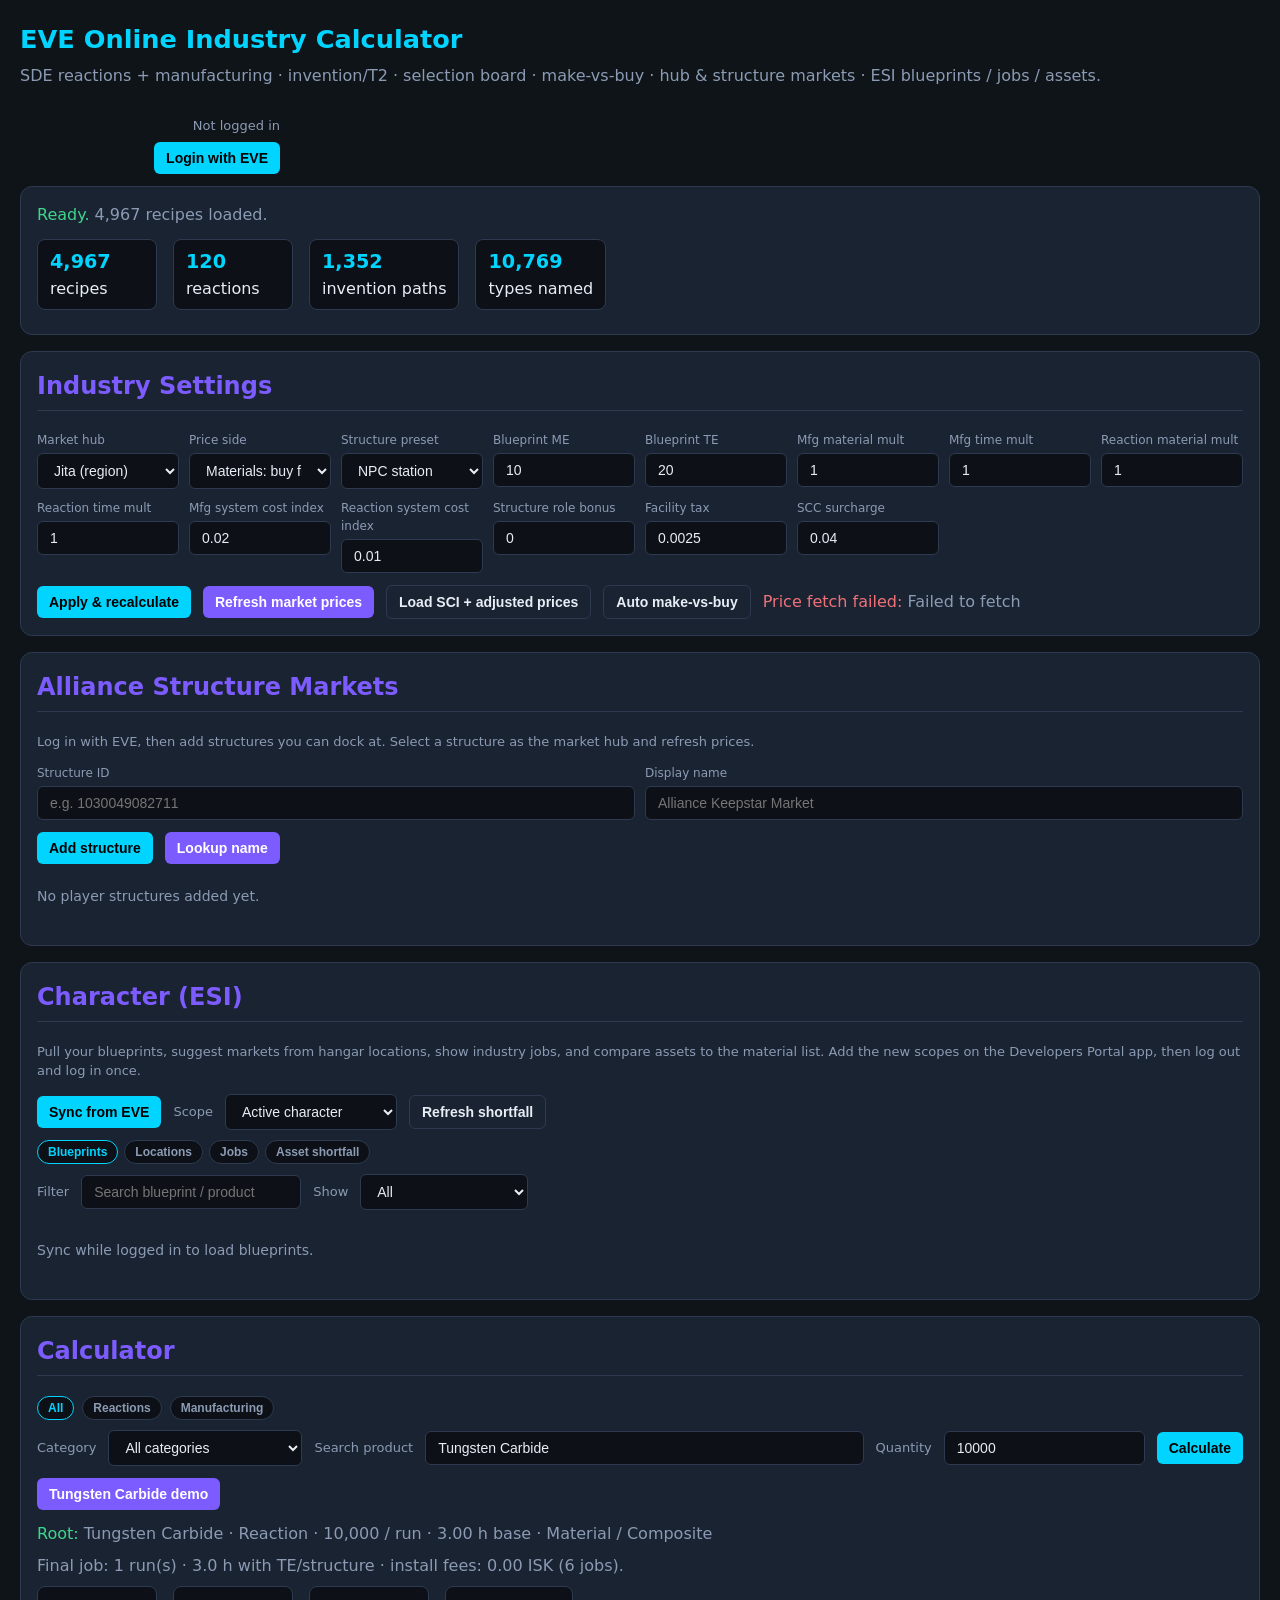
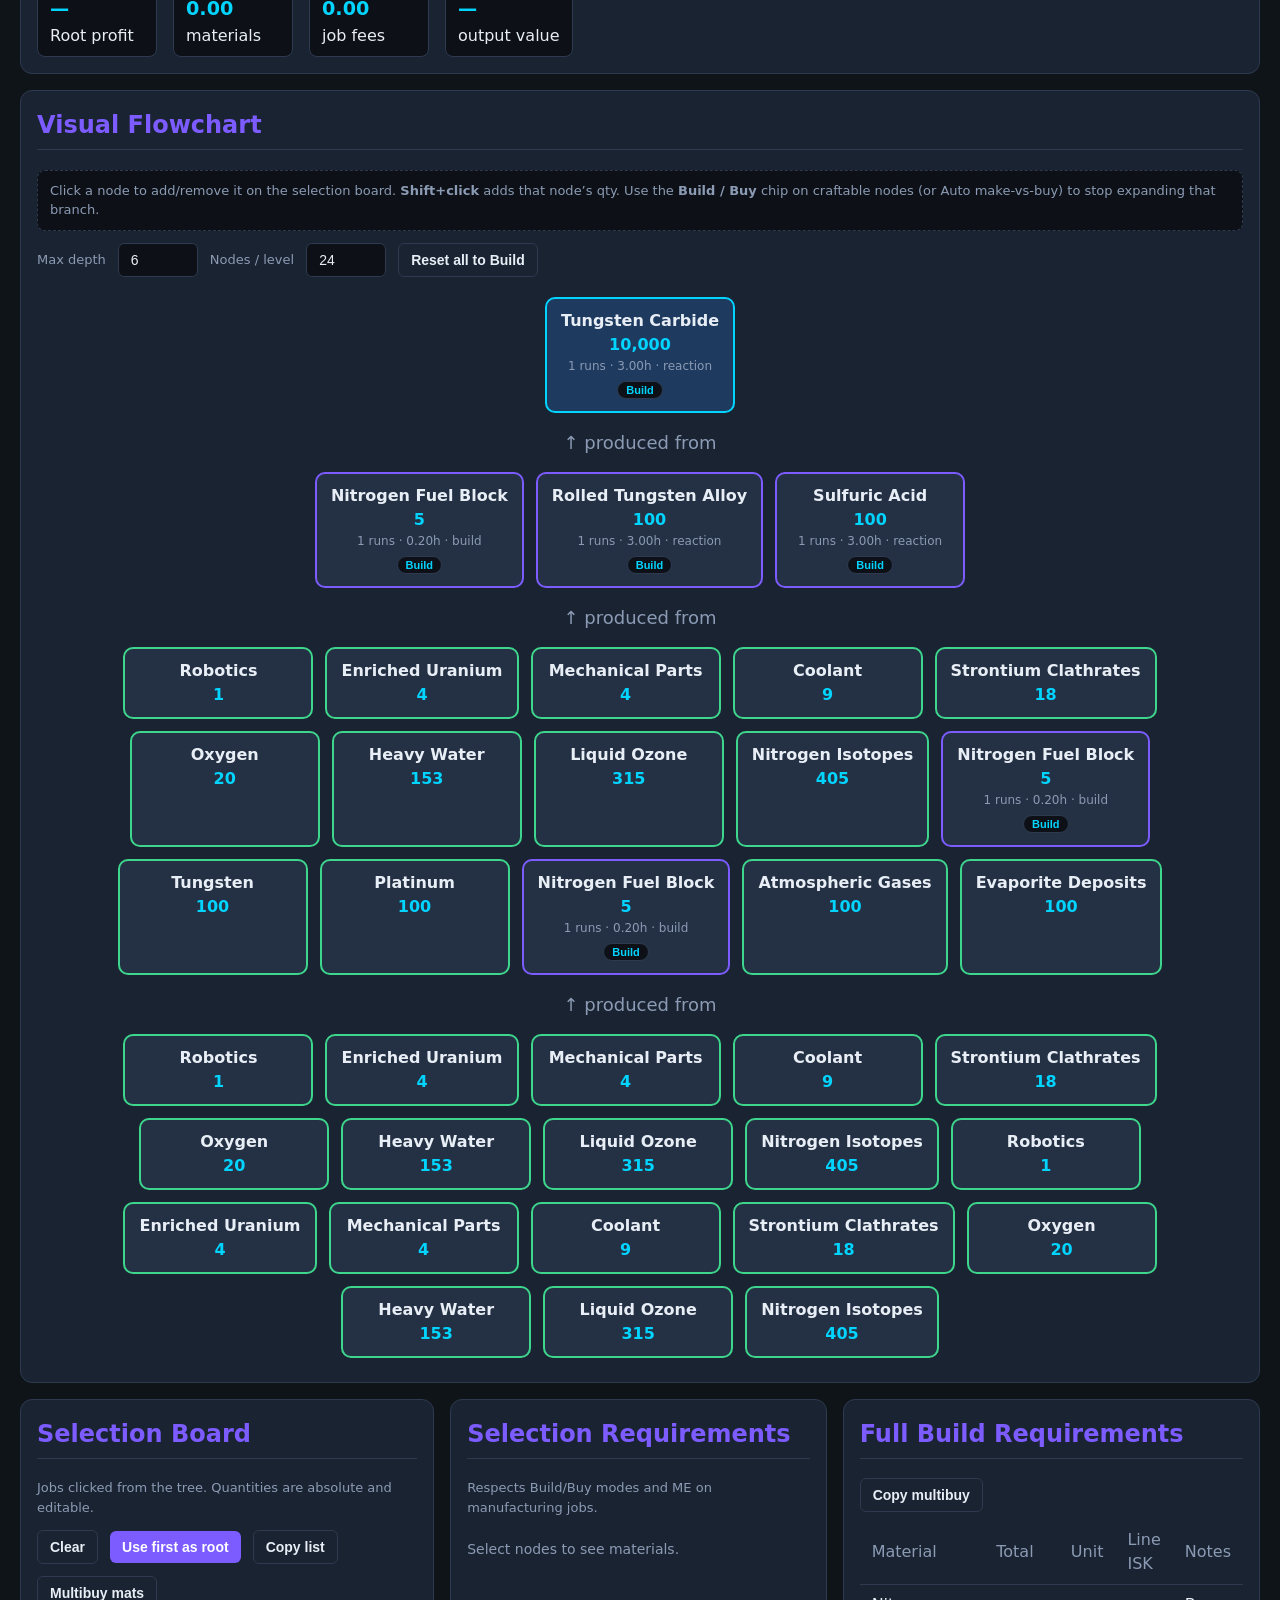
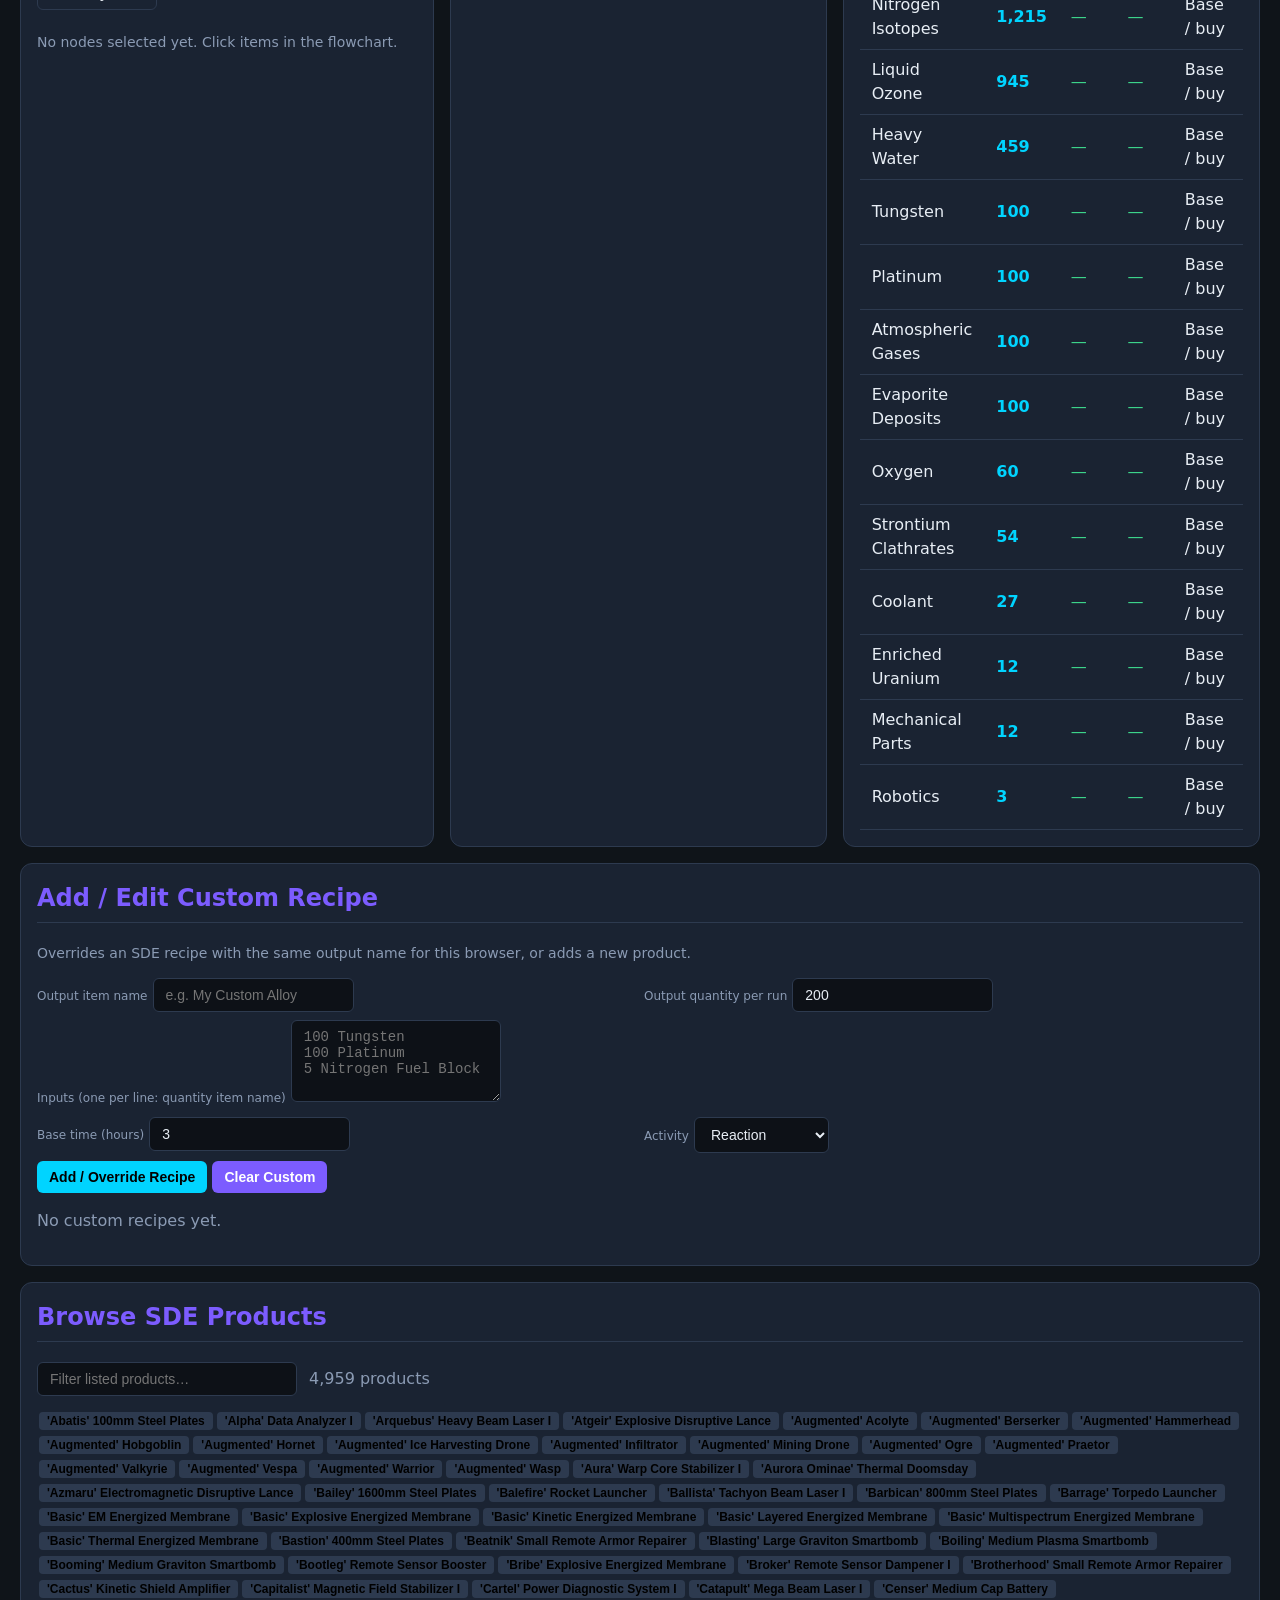
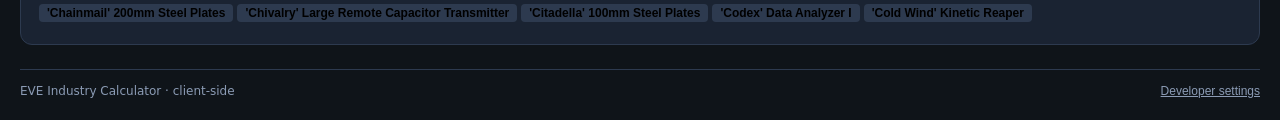
==== commit 37f8c0b1: "Support multiple linked EVE characters in one browser profile. Co-authored-by: Cursor <cursoragent@c" ====
--- a/index.html
+++ b/index.html
@@ -183,10 +183,15 @@
       <h1>EVE Online Industry Calculator</h1>
       <p class="sub">SDE reactions + manufacturing · invention/T2 · selection board · make-vs-buy · hub &amp; structure markets · ESI blueprints / jobs / assets.</p>
     </div>
-    <div style="text-align:right;min-width:220px;">
+    <div style="text-align:right;min-width:260px;">
       <div id="authStatus" class="muted" style="font-size:13px;margin-bottom:6px;">Not logged in</div>
-      <button type="button" id="eveLoginBtn" onclick="eveLogin()">Login with EVE</button>
-      <button type="button" class="ghost" id="eveLogoutBtn" onclick="eveLogout()" hidden>Logout</button>
+      <div class="row" style="justify-content:flex-end;margin-bottom:0;">
+        <select id="characterSelect" hidden title="Linked characters" style="max-width:180px;"></select>
+        <button type="button" id="eveLoginBtn" onclick="eveLogin()">Login with EVE</button>
+        <button type="button" class="secondary" id="eveAddCharBtn" onclick="eveLogin()" hidden>Add character</button>
+        <button type="button" class="ghost" id="eveRemoveCharBtn" onclick="eveRemoveActive()" hidden>Remove</button>
+        <button type="button" class="ghost" id="eveLogoutBtn" onclick="eveLogoutAll()" hidden>Logout all</button>
+      </div>
     </div>
   </div>
 
@@ -298,6 +303,11 @@
     </p>
     <div class="row" style="margin-bottom:8px;">
       <button type="button" onclick="syncCharacterEsi()">Sync from EVE</button>
+      <label>Scope</label>
+      <select id="esiSyncScope">
+        <option value="active">Active character</option>
+        <option value="all">All linked characters</option>
+      </select>
       <button type="button" class="ghost" onclick="renderAssetShortfall()">Refresh shortfall</button>
       <span id="esiSyncStatus" class="muted"></span>
     </div>
@@ -527,10 +537,10 @@
   </div>
 </div>
 
-<script src="config.js?v=20261108f"></script>
-<script src="eve-industry-data.js?v=20261108f"></script>
-<script src="industry-core.js?v=20261108f"></script>
-<script src="auth.js?v=20261108f"></script>
+<script src="config.js?v=20261108g"></script>
+<script src="eve-industry-data.js?v=20261108g"></script>
+<script src="industry-core.js?v=20261108g"></script>
+<script src="auth.js?v=20261108g"></script>
 <script>
 const STORAGE_KEY = 'eveIndustryCustom_v2';
 const SELECTED_KEY = 'eveIndustrySelected_v2';
@@ -732,7 +742,9 @@
     runs: Number(bp.runs),
     typeId: Number(bp.type_id),
     itemId: Number(bp.item_id),
-    locationId: Number(bp.location_id)
+    locationId: Number(bp.location_id),
+    ownerName: bp._ownerName || '',
+    ownerId: bp._ownerId || null
   };
 }
 
@@ -792,7 +804,6 @@
 
 async function eveLogin() {
   try {
-    // Prefer auth helper, but fall back to config.js directly (avoids stale auth.js cache misses).
     const clientId = (EveAuth.getClientId && EveAuth.getClientId()) ||
       (window.EVE_INDUSTRY_CONFIG && window.EVE_INDUSTRY_CONFIG.clientId) || '';
     if (!String(clientId).trim()) {
@@ -805,19 +816,61 @@
     alert(err.message);
   }
 }
-function eveLogout() {
-  EveAuth.logout();
+function eveLogoutAll() {
+  if (EveAuth.listAccounts().length && !confirm('Log out all linked characters on this browser?')) return;
+  EveAuth.logoutAll();
+  clearEsiCache();
   refreshAuthUi();
+}
+function eveRemoveActive() {
+  const c = EveAuth.character();
+  if (!c) return;
+  if (!confirm(`Remove ${c.name} from this profile?`)) return;
+  EveAuth.removeAccount(c.id);
+  clearEsiCache();
+  refreshAuthUi();
+}
+function onCharacterSwitch() {
+  const sel = document.getElementById('characterSelect');
+  const id = Number(sel.value);
+  if (!id) return;
+  try {
+    EveAuth.setActiveCharacter(id);
+    clearEsiCache();
+    refreshAuthUi();
+    document.getElementById('esiSyncStatus').innerHTML =
+      `<span class="status-ok">Active:</span> ${EveAuth.character().name} — sync to load their data.`;
+  } catch (err) {
+    alert(err.message);
+  }
+}
+function clearEsiCache() {
+  esiBlueprints = [];
+  esiAssets = [];
+  esiJobs = [];
+  esiAssetQty = {};
+  esiLocations = [];
+  lastShortfallLines = [];
+  const bp = document.getElementById('bpTableWrap');
+  const loc = document.getElementById('locTableWrap');
+  const jobs = document.getElementById('jobsTableWrap');
+  const short = document.getElementById('shortfallTableWrap');
+  if (bp) bp.innerHTML = '<p class="empty-state">Sync while logged in to load blueprints.</p>';
+  if (loc) loc.innerHTML = '<p class="empty-state">Locations appear after sync from blueprints, assets, and jobs.</p>';
+  if (jobs) jobs.innerHTML = '<p class="empty-state">No industry jobs loaded.</p>';
+  if (short) short.innerHTML = '<p class="empty-state">Calculate a build, then sync assets (or refresh shortfall).</p>';
 }
 function refreshAuthUi() {
   const status = document.getElementById('authStatus');
   const loginBtn = document.getElementById('eveLoginBtn');
+  const addBtn = document.getElementById('eveAddCharBtn');
+  const removeBtn = document.getElementById('eveRemoveCharBtn');
   const logoutBtn = document.getElementById('eveLogoutBtn');
+  const charSelect = document.getElementById('characterSelect');
   const cb = document.getElementById('eveCallbackDisplay');
   const cid = document.getElementById('eveClientIdInput');
   if (cb) cb.value = EveAuth.redirectUri();
   if (cid && document.body.classList.contains('dev')) {
-    // Show override if present, else configured id
     try {
       const override = localStorage.getItem('eveIndustryClientId_v1') || '';
       cid.value = override || EveAuth.getClientId();
@@ -828,19 +881,32 @@
       cid.value = EveAuth.getClientId();
     }
   }
-  if (EveAuth.isLoggedIn()) {
-    const c = EveAuth.character();
+
+  const accounts = EveAuth.listAccounts ? EveAuth.listAccounts() : [];
+  if (accounts.length) {
+    const active = EveAuth.character();
     const missing = missingIndustryScopes();
-    status.innerHTML = `<span class="status-ok">Logged in:</span> ${c && c.name ? c.name : 'Capsuleer'}` +
+    status.innerHTML =
+      `<span class="status-ok">${accounts.length} linked</span> · active: <strong>${active && active.name ? active.name : 'Capsuleer'}</strong>` +
       (missing.length
-        ? `<div class="muted" style="margin-top:4px;">Re-login after adding blueprint/assets/jobs scopes on the Developers Portal.</div>`
+        ? `<div class="muted" style="margin-top:4px;">Re-login that character after adding blueprint/assets/jobs scopes on the Developers Portal.</div>`
         : '');
     loginBtn.hidden = true;
+    addBtn.hidden = false;
+    removeBtn.hidden = false;
     logoutBtn.hidden = false;
+    charSelect.hidden = false;
+    charSelect.innerHTML = accounts.map((a) =>
+      `<option value="${a.id}" ${a.active ? 'selected' : ''}>${a.name}</option>`
+    ).join('');
   } else {
     status.textContent = EveAuth.getClientId() ? 'Not logged in' : 'Login not configured';
     loginBtn.hidden = false;
+    addBtn.hidden = true;
+    removeBtn.hidden = true;
     logoutBtn.hidden = true;
+    charSelect.hidden = true;
+    charSelect.innerHTML = '';
   }
 }
 function saveEsiToken() {
@@ -932,38 +998,75 @@
   document.getElementById('bpKindFilter').addEventListener('change', renderBlueprintTable);
 }
 
+function tagOwner(rows, owner) {
+  return (rows || []).map((row) => ({
+    ...row,
+    _ownerId: owner.id,
+    _ownerName: owner.name
+  }));
+}
+
+async function syncOneCharacter(account) {
+  const token = await EveAuth.refreshIfNeeded(account.id);
+  if (!token) throw new Error(`Could not refresh token for ${account.name}`);
+  const owner = { id: account.id, name: account.name };
+  const [bps, assets, jobs] = await Promise.all([
+    Core.fetchCharacterBlueprints(account.id, token),
+    Core.fetchCharacterAssets(account.id, token),
+    Core.fetchCharacterIndustryJobs(account.id, token)
+  ]);
+  return {
+    owner,
+    token,
+    bps: tagOwner(bps, owner),
+    assets: tagOwner(assets, owner),
+    jobs: tagOwner(jobs, owner)
+  };
+}
+
 async function syncCharacterEsi() {
   const status = document.getElementById('esiSyncStatus');
-  const token = await ensureEsiToken();
-  const char = EveAuth.character && EveAuth.character();
-  if (!token || !char || !char.id) {
+  const scope = (document.getElementById('esiSyncScope') || {}).value || 'active';
+  const accounts = EveAuth.listAccounts ? EveAuth.listAccounts() : [];
+  if (!accounts.length) {
     status.innerHTML = '<span class="status-bad">Log in with EVE first.</span>';
     return;
   }
+  const targets = scope === 'all'
+    ? accounts
+    : accounts.filter((a) => a.active);
+  if (!targets.length) {
+    status.innerHTML = '<span class="status-bad">No active character selected.</span>';
+    return;
+  }
+
   const missing = missingIndustryScopes();
-  if (missing.length) {
+  if (missing.length && scope === 'active') {
     status.innerHTML =
-      '<span class="status-bad">Missing scopes.</span> Add them on the Developers Portal, then logout/login: ' +
+      '<span class="status-bad">Missing scopes on active character.</span> Add them on the Developers Portal, then use Add character / re-login: ' +
       missing.map((s) => `<code>${s}</code>`).join(', ');
   }
-  status.textContent = 'Syncing blueprints, assets, jobs…';
+
+  status.textContent = `Syncing ${targets.length} character${targets.length > 1 ? 's' : ''}…`;
   try {
-    const [bps, assets, jobs] = await Promise.all([
-      Core.fetchCharacterBlueprints(char.id, token),
-      Core.fetchCharacterAssets(char.id, token),
-      Core.fetchCharacterIndustryJobs(char.id, token)
-    ]);
-    esiBlueprints = bps || [];
-    esiAssets = assets || [];
-    esiJobs = jobs || [];
+    const results = [];
+    for (const account of targets) {
+      results.push(await syncOneCharacter(account));
+    }
+    esiBlueprints = results.flatMap((r) => r.bps);
+    esiAssets = results.flatMap((r) => r.assets);
+    esiJobs = results.flatMap((r) => r.jobs);
     esiAssetQty = Core.aggregateAssetsByType(esiAssets);
-    await rebuildEsiLocations(token);
+    // Prefer active token for structure name lookups; fall back to first.
+    const active = results.find((r) => r.owner.id === (EveAuth.character() || {}).id) || results[0];
+    await rebuildEsiLocations(active.token);
     renderBlueprintTable();
     renderLocationTable();
     renderJobsTable();
     renderAssetShortfall();
+    const names = targets.map((t) => t.name).join(', ');
     status.innerHTML =
-      `<span class="status-ok">Synced</span> ${esiBlueprints.length} BP · ${esiAssets.length} assets · ${esiJobs.length} jobs · ${esiLocations.length} locations`;
+      `<span class="status-ok">Synced</span> ${names} · ${esiBlueprints.length} BP · ${esiAssets.length} assets · ${esiJobs.length} jobs · ${esiLocations.length} locations`;
   } catch (err) {
     status.innerHTML = `<span class="status-bad">Sync failed:</span> ${err.message}`;
   }
@@ -1022,22 +1125,26 @@
     if (kind === 'bpc' && d.kind !== 'bpc') return false;
     if (kind === 'known' && !d.known) return false;
     if (!q) return true;
-    return d.product.toLowerCase().includes(q) || typeName(d.typeId).toLowerCase().includes(q);
+    return d.product.toLowerCase().includes(q) ||
+      typeName(d.typeId).toLowerCase().includes(q) ||
+      (d.ownerName || '').toLowerCase().includes(q);
   });
   rows.sort((a, b) => a.product.localeCompare(b.product) || b.me - a.me || b.te - a.te);
   if (!rows.length) {
     wrap.innerHTML = '<p class="empty-state">No blueprints match this filter.</p>';
     return;
   }
+  const multi = new Set(esiBlueprints.map((b) => b._ownerId).filter(Boolean)).size > 1;
   wrap.innerHTML =
     `<table><thead><tr>
-      <th>Product / BP</th><th>ME</th><th>TE</th><th>Runs</th><th></th>
+      <th>Product / BP</th>${multi ? '<th>Pilot</th>' : ''}<th>ME</th><th>TE</th><th>Runs</th><th></th>
     </tr></thead><tbody>` +
     rows.slice(0, 400).map((d) => {
       const disabled = d.known ? '' : 'disabled title="No matching SDE recipe"';
       return `<tr>
         <td>${d.product}${d.known ? '' : ' <span class="muted">(unmapped)</span>'}
           <div class="muted" style="font-size:11px;">${typeName(d.typeId)} · ${d.label}</div></td>
+        ${multi ? `<td class="muted">${d.ownerName || '—'}</td>` : ''}
         <td class="qty">${d.me}</td>
         <td class="qty">${d.te}</td>
         <td class="qty">${d.runs === -1 ? '∞' : d.runs}</td>
@@ -1112,9 +1219,10 @@
     return;
   }
   const rows = [...esiJobs].sort((a, b) => String(a.end_date || '').localeCompare(String(b.end_date || '')));
+  const multi = new Set(esiJobs.map((j) => j._ownerId).filter(Boolean)).size > 1;
   wrap.innerHTML =
     `<table><thead><tr>
-      <th>Activity</th><th>Blueprint / product</th><th>Runs</th><th>Status</th><th>Ends</th><th>Facility</th>
+      <th>Activity</th>${multi ? '<th>Pilot</th>' : ''}<th>Blueprint / product</th><th>Runs</th><th>Status</th><th>Ends</th><th>Facility</th>
     </tr></thead><tbody>` +
     rows.map((job) => {
       const act = ACTIVITY_NAMES[job.activity_id] || ('Activity ' + job.activity_id);
@@ -1124,6 +1232,7 @@
       const end = job.end_date ? new Date(job.end_date).toLocaleString() : '—';
       return `<tr>
         <td>${act}</td>
+        ${multi ? `<td class="muted">${job._ownerName || '—'}</td>` : ''}
         <td>${bpName}<div class="muted" style="font-size:11px;">→ ${product}</div></td>
         <td class="qty">${job.runs || 0}</td>
         <td>${job.status || '—'}</td>
@@ -2321,6 +2430,8 @@
   });
   document.getElementById('browseFilter').addEventListener('input', renderBrowse);
   wireEsiTabs();
+  const charSelect = document.getElementById('characterSelect');
+  if (charSelect) charSelect.addEventListener('change', onCharacterSwitch);
 }
 
 function verifyCorrections() {
@@ -2353,8 +2464,9 @@
     if (handled) {
       document.getElementById('structureStatus').innerHTML =
         '<span class="status-ok">EVE login complete.</span>';
+      const linked = EveAuth.listAccounts ? EveAuth.listAccounts().length : 1;
       document.getElementById('esiSyncStatus').innerHTML =
-        '<span class="status-ok">Logged in.</span> Click Sync from EVE to pull blueprints / jobs / assets.';
+        `<span class="status-ok">Character linked.</span> ${linked} on this profile — sync active or all.`;
     }
   } catch (err) {
     document.getElementById('structureStatus').innerHTML =
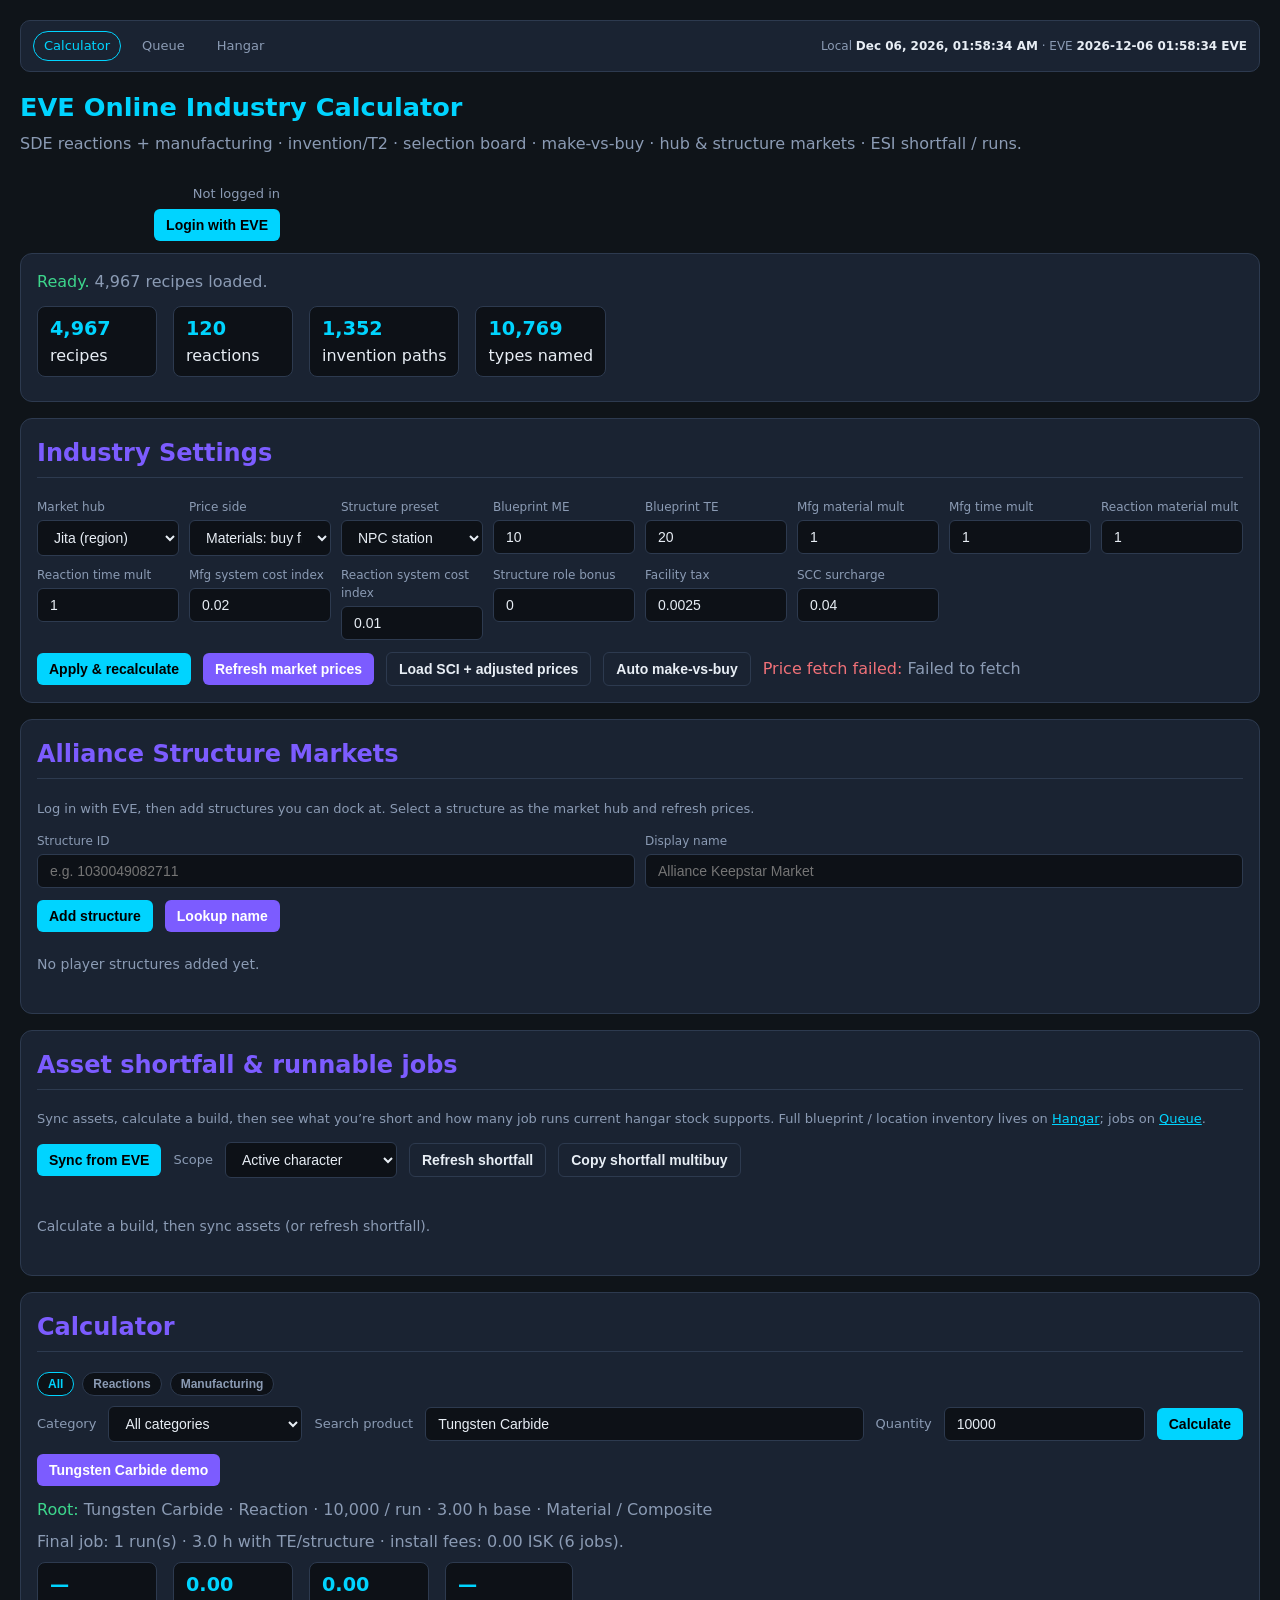
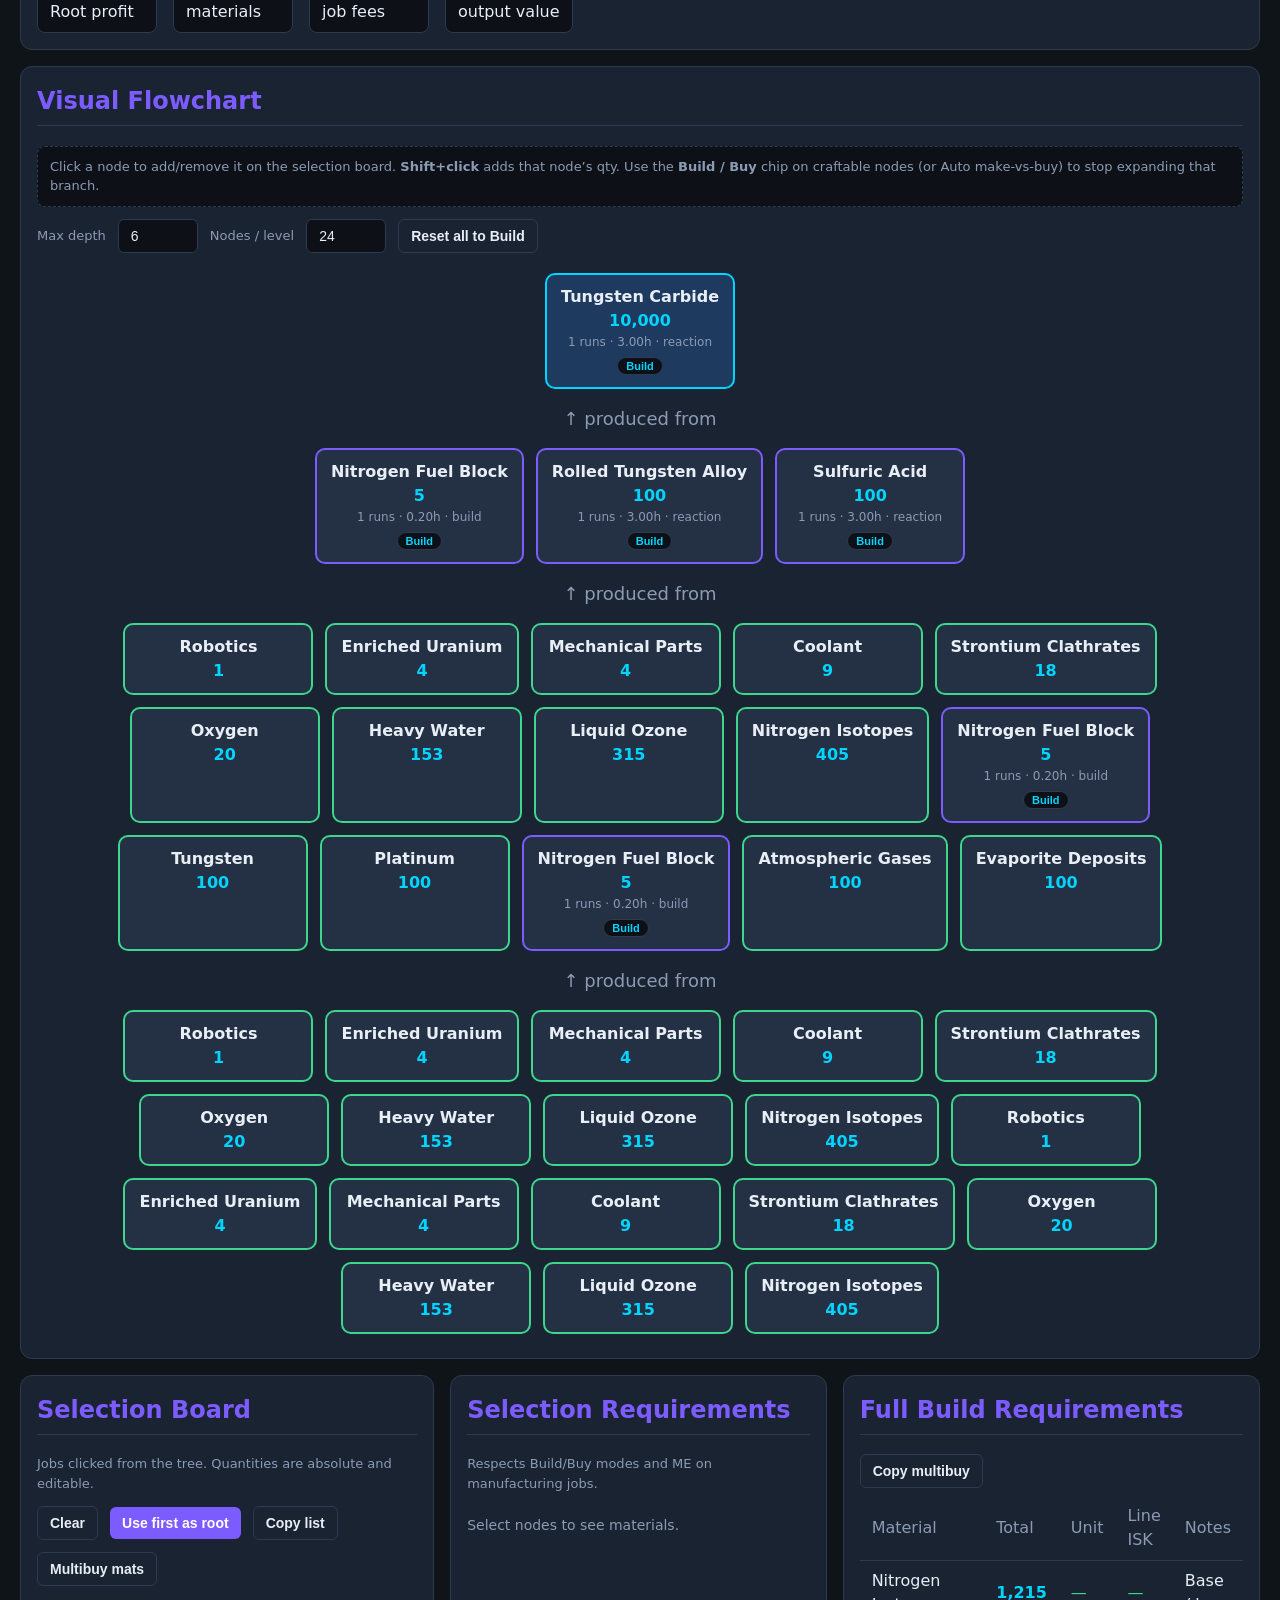
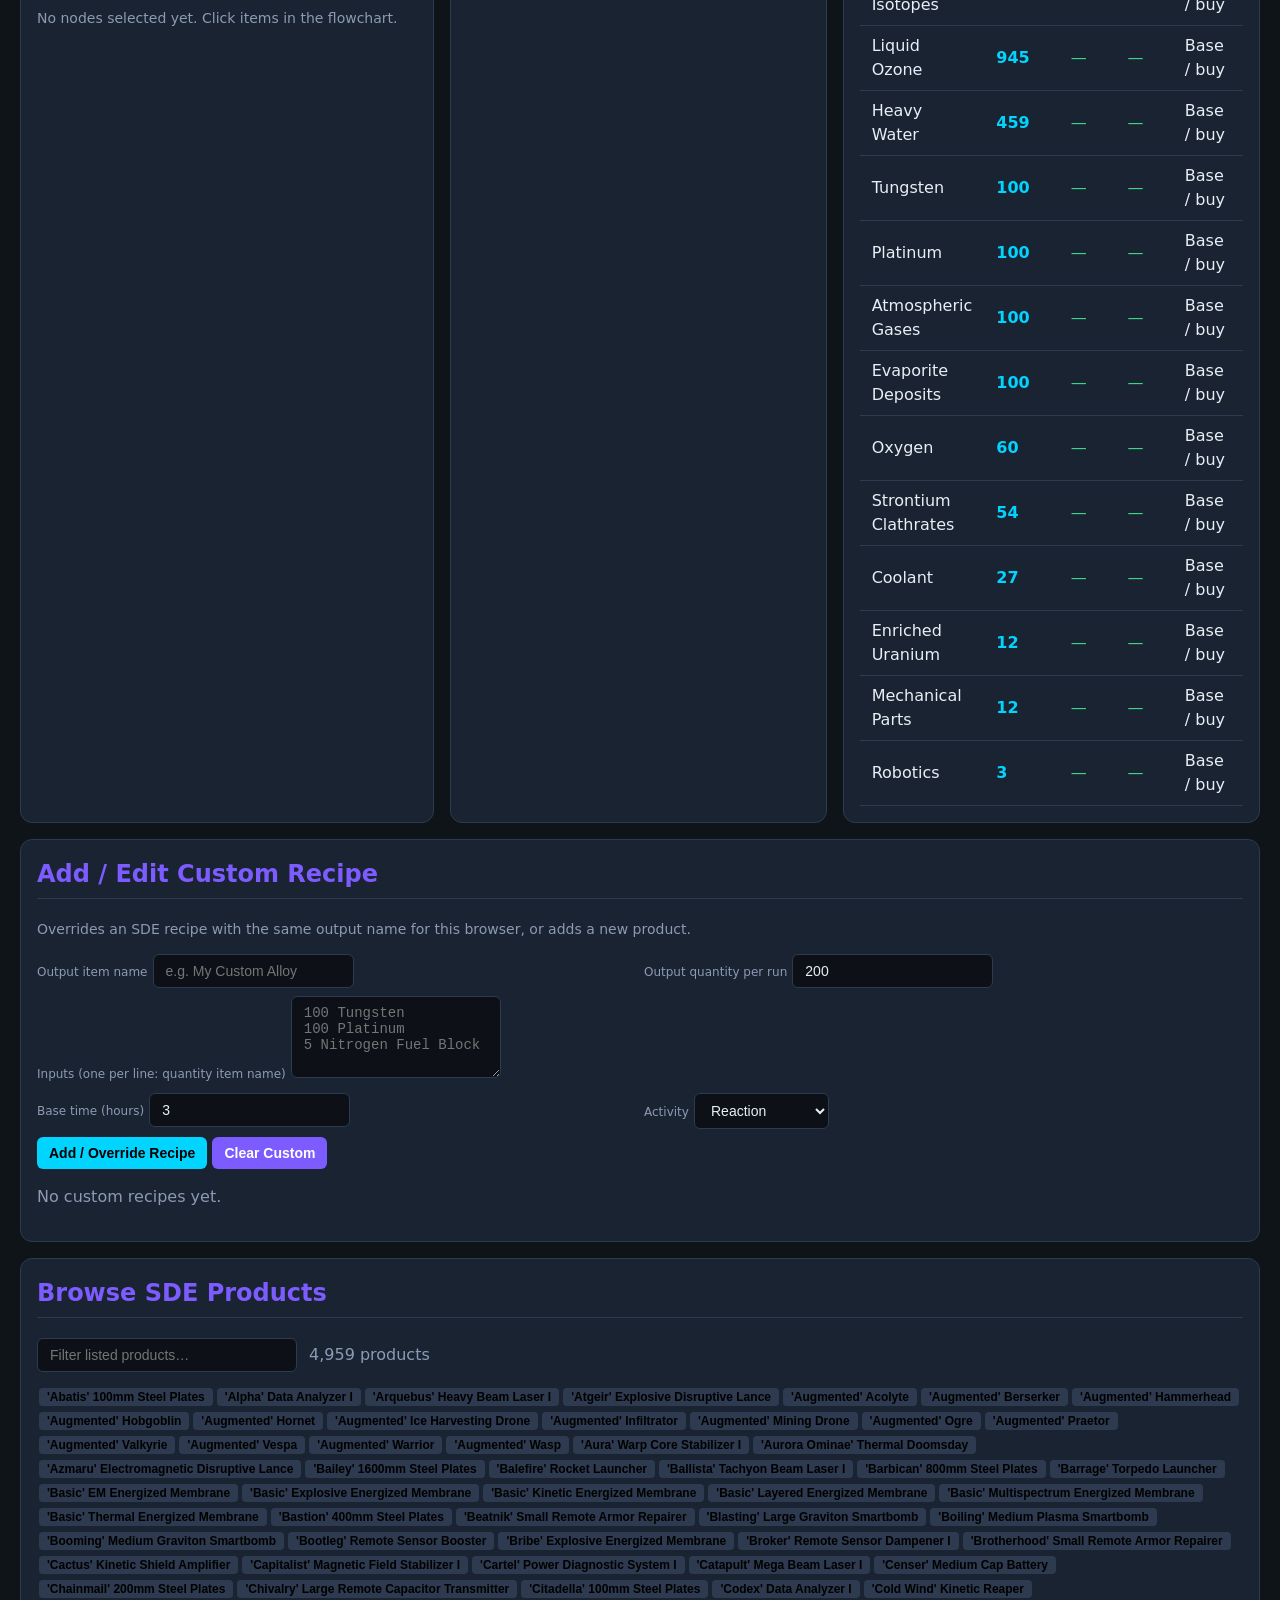
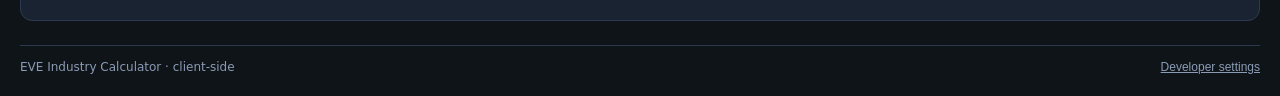
==== commit 47788417: "Split Calculator / Queue / Hangar pages; show runs possible from assets. Co-authored-by: Cursor <cur" ====
--- a/index.html
+++ b/index.html
@@ -4,184 +4,20 @@
 <meta charset="UTF-8">
 <meta name="viewport" content="width=device-width, initial-scale=1.0">
 <title>EVE Online Industry Calculator</title>
-<style>
-  :root {
-    --bg: #0f1419;
-    --card: #1a2332;
-    --border: #2d3a4f;
-    --accent: #00d4ff;
-    --accent2: #7c5cff;
-    --text: #e8eef5;
-    --muted: #8b9bb4;
-    --success: #3dd68c;
-    --warn: #f5a623;
-    --danger: #f07178;
-  }
-  * { box-sizing: border-box; }
-  body {
-    font-family: 'Segoe UI', system-ui, sans-serif;
-    background: var(--bg);
-    color: var(--text);
-    margin: 0;
-    padding: 20px;
-    line-height: 1.5;
-  }
-  h1 { color: var(--accent); margin: 0 0 6px; font-size: 1.6rem; }
-  h2 { color: var(--accent2); border-bottom: 1px solid var(--border); padding-bottom: 6px; margin-top: 0; }
-  .sub { color: var(--muted); margin: 0 0 16px; }
-  .container { max-width: 1500px; margin: 0 auto; }
-  .panel {
-    background: var(--card);
-    border: 1px solid var(--border);
-    border-radius: 12px;
-    padding: 16px;
-    margin-bottom: 16px;
-  }
-  input, select, button, textarea {
-    background: #0d1117;
-    color: var(--text);
-    border: 1px solid var(--border);
-    border-radius: 6px;
-    padding: 8px 12px;
-    font-size: 14px;
-  }
-  button {
-    background: var(--accent);
-    color: #000;
-    border: none;
-    cursor: pointer;
-    font-weight: 600;
-  }
-  button:hover { opacity: 0.9; }
-  button.secondary { background: var(--accent2); color: #fff; }
-  button.ghost { background: transparent; color: var(--text); border: 1px solid var(--border); }
-  .row { display: flex; gap: 12px; flex-wrap: wrap; align-items: center; margin-bottom: 12px; }
-  .row label { color: var(--muted); font-size: 13px; }
-  .search-wrap { position: relative; flex: 1; min-width: 260px; }
-  .search-wrap input { width: 100%; }
-  .suggestions {
-    position: absolute; z-index: 20; left: 0; right: 0; top: 100%;
-    background: #0d1117; border: 1px solid var(--border); border-radius: 8px;
-    max-height: 280px; overflow-y: auto; display: none;
-  }
-  .suggestions.open { display: block; }
-  .suggestions button {
-    display: block; width: 100%; text-align: left; background: transparent;
-    color: var(--text); border: none; border-radius: 0; font-weight: 400; padding: 8px 12px;
-  }
-  .suggestions button:hover, .suggestions button.active { background: #243044; }
-  .suggestions .meta { color: var(--muted); font-size: 12px; margin-left: 8px; }
-  .flowchart { display: flex; flex-direction: column; align-items: center; gap: 8px; min-height: 120px; }
-  .node {
-    background: #243044; border: 2px solid var(--accent); border-radius: 10px;
-    padding: 10px 14px; min-width: 190px; max-width: 280px; text-align: center;
-    cursor: pointer; user-select: none;
-    transition: box-shadow 0.12s ease, border-color 0.12s ease, transform 0.12s ease;
-  }
-  .node:hover { transform: translateY(-1px); box-shadow: 0 0 0 1px rgba(0, 212, 255, 0.35); }
-  .node.raw { border-color: var(--success); }
-  .node.fuel { border-color: var(--warn); }
-  .node.intermediate { border-color: var(--accent2); }
-  .node.final { border-color: var(--accent); background: #1e3a5f; }
-  .node.buy-mode { border-style: dashed; opacity: 0.92; }
-  .node.selected {
-    box-shadow: 0 0 0 2px var(--warn), 0 0 18px rgba(245, 166, 35, 0.25);
-    border-color: var(--warn);
-  }
-  .node.more { cursor: default; opacity: 0.75; }
-  .node.more:hover { transform: none; box-shadow: none; }
-  .node small { color: var(--muted); display: block; font-size: 12px; }
-  .mode-btn {
-    margin-top: 6px; padding: 2px 8px; font-size: 11px; border-radius: 999px;
-    background: #0d1117; color: var(--accent); border: 1px solid var(--border); cursor: pointer;
-  }
-  .mode-btn.buy { color: var(--warn); }
-  .arrow { color: var(--muted); font-size: 18px; text-align: center; }
-  .level { display: flex; gap: 12px; flex-wrap: wrap; justify-content: center; margin: 8px 0; }
-  table { width: 100%; border-collapse: collapse; margin-top: 8px; }
-  th, td { padding: 8px 12px; text-align: left; border-bottom: 1px solid var(--border); vertical-align: middle; }
-  th { color: var(--muted); font-weight: 500; }
-  .qty { font-variant-numeric: tabular-nums; font-weight: 600; color: var(--accent); }
-  .isk { font-variant-numeric: tabular-nums; color: var(--success); }
-  .qty-input { width: 110px; padding: 6px 8px; font-variant-numeric: tabular-nums; }
-  .mode-select { padding: 4px 8px; font-size: 12px; }
-  .settings-grid {
-    display: grid; grid-template-columns: repeat(auto-fit, minmax(140px, 1fr)); gap: 10px;
-  }
-  .settings-grid label { display: block; font-size: 12px; color: var(--muted); margin-bottom: 4px; }
-  .settings-grid input, .settings-grid select { width: 100%; }
-  .add-form { display: grid; grid-template-columns: 1fr 1fr; gap: 8px; }
-  .add-form label { font-size: 12px; color: var(--muted); }
-  .full { grid-column: 1 / -1; }
-  .tag {
-    display: inline-block; background: #2d3a4f; padding: 2px 8px;
-    border-radius: 4px; font-size: 12px; margin: 2px;
-  }
-  .status-ok { color: var(--success); }
-  .status-bad { color: var(--danger); }
-  .muted { color: var(--muted); }
-  .stats { display: flex; gap: 16px; flex-wrap: wrap; margin-bottom: 8px; }
-  .stat { background: #0d1117; border: 1px solid var(--border); border-radius: 8px; padding: 8px 12px; min-width: 120px; }
-  .stat b { display: block; color: var(--accent); font-size: 1.2rem; }
-  .stat b.neg { color: var(--danger); }
-  .pill-row { display: flex; gap: 8px; flex-wrap: wrap; margin-bottom: 10px; }
-  .pill {
-    border: 1px solid var(--border); background: #0d1117; color: var(--muted);
-    border-radius: 999px; padding: 4px 10px; font-size: 12px; cursor: pointer;
-  }
-  .pill.active { border-color: var(--accent); color: var(--accent); }
-  #knownList { max-height: 220px; overflow-y: auto; }
-  .three-col { display: grid; grid-template-columns: 1.1fr 1fr 1fr; gap: 16px; }
-  .hint {
-    background: #0d1117; border: 1px dashed var(--border); border-radius: 8px;
-    padding: 10px 12px; font-size: 13px; color: var(--muted); margin-bottom: 12px;
-  }
-  .empty-state { color: var(--muted); font-size: 14px; padding: 8px 0; }
-  .icon-btn {
-    padding: 4px 8px; font-size: 12px; background: transparent;
-    color: var(--muted); border: 1px solid var(--border);
-  }
-  .icon-btn:hover { color: var(--danger); border-color: var(--danger); }
-  .esi-scroll { max-height: 320px; overflow: auto; margin-top: 8px; }
-  .esi-scroll table { margin-top: 0; font-size: 13px; }
-  .esi-scroll th { position: sticky; top: 0; background: var(--card); z-index: 1; }
-  .esi-tabs { display: flex; gap: 6px; flex-wrap: wrap; margin: 10px 0 0; }
-  .esi-tabs .pill { margin: 0; }
-  .esi-pane[hidden] { display: none !important; }
-  .profit-bar { display: flex; gap: 16px; flex-wrap: wrap; margin-top: 8px; }
-  .dev-only { display: none; }
-  body.dev .dev-only { display: block; }
-  .site-footer {
-    margin-top: 24px;
-    padding-top: 12px;
-    border-top: 1px solid var(--border);
-    color: var(--muted);
-    font-size: 12px;
-    display: flex;
-    justify-content: space-between;
-    gap: 12px;
-    flex-wrap: wrap;
-  }
-  .site-footer button {
-    background: transparent;
-    color: var(--muted);
-    border: none;
-    padding: 0;
-    font-size: 12px;
-    font-weight: 400;
-    cursor: pointer;
-    text-decoration: underline;
-  }
-  @media (max-width: 1100px) { .three-col { grid-template-columns: 1fr; } }
-  @media (max-width: 980px) { .add-form { grid-template-columns: 1fr; } }
-</style>
+<link rel="stylesheet" href="styles.css?v=20261108h">
 </head>
-<body>
+<body data-page="calc">
 <div class="container">
+  <nav class="app-nav">
+    <a href="index.html" data-nav="calc">Calculator</a>
+    <a href="queue.html" data-nav="queue">Queue</a>
+    <a href="hangar.html" data-nav="hangar">Hangar</a>
+    <span class="clock"><span id="localClock"></span> · <span id="eveClock"></span></span>
+  </nav>
   <div class="row" style="justify-content:space-between;align-items:flex-start;">
     <div>
       <h1>EVE Online Industry Calculator</h1>
-      <p class="sub">SDE reactions + manufacturing · invention/T2 · selection board · make-vs-buy · hub &amp; structure markets · ESI blueprints / jobs / assets.</p>
+      <p class="sub">SDE reactions + manufacturing · invention/T2 · selection board · make-vs-buy · hub &amp; structure markets · ESI shortfall / runs.</p>
     </div>
     <div style="text-align:right;min-width:260px;">
       <div id="authStatus" class="muted" style="font-size:13px;margin-bottom:6px;">Not logged in</div>
@@ -296,10 +132,11 @@
   </div>
 
   <div class="panel" id="characterEsiPanel">
-    <h2>Character (ESI)</h2>
+    <h2>Asset shortfall &amp; runnable jobs</h2>
     <p class="muted" style="margin-top:0;font-size:13px;">
-      Pull your blueprints, suggest markets from hangar locations, show industry jobs, and compare assets to the material list.
-      Add the new scopes on the Developers Portal app, then log out and log in once.
+      Sync assets, calculate a build, then see what you’re short and how many job runs current hangar stock supports.
+      Full blueprint / location inventory lives on <a href="hangar.html" style="color:var(--accent)">Hangar</a>;
+      jobs on <a href="queue.html" style="color:var(--accent)">Queue</a>.
     </p>
     <div class="row" style="margin-bottom:8px;">
       <button type="button" onclick="syncCharacterEsi()">Sync from EVE</button>
@@ -309,41 +146,12 @@
         <option value="all">All linked characters</option>
       </select>
       <button type="button" class="ghost" onclick="renderAssetShortfall()">Refresh shortfall</button>
+      <button type="button" class="ghost" onclick="copyShortfallMultibuy()">Copy shortfall multibuy</button>
       <span id="esiSyncStatus" class="muted"></span>
     </div>
-    <div class="esi-tabs" id="esiTabs">
-      <button type="button" class="pill active" data-esi-tab="bps">Blueprints</button>
-      <button type="button" class="pill" data-esi-tab="locs">Locations</button>
-      <button type="button" class="pill" data-esi-tab="jobs">Jobs</button>
-      <button type="button" class="pill" data-esi-tab="short">Asset shortfall</button>
-    </div>
-    <div class="esi-pane" data-esi-pane="bps">
-      <div class="row" style="margin-top:10px;margin-bottom:0;">
-        <label>Filter</label>
-        <input type="search" id="bpFilter" placeholder="Search blueprint / product" style="min-width:220px;">
-        <label>Show</label>
-        <select id="bpKindFilter">
-          <option value="all">All</option>
-          <option value="bpo">BPOs</option>
-          <option value="bpc">BPCs</option>
-          <option value="known">Known in calculator</option>
-        </select>
-      </div>
-      <div class="esi-scroll" id="bpTableWrap"><p class="empty-state">Sync while logged in to load blueprints.</p></div>
-    </div>
-    <div class="esi-pane" data-esi-pane="locs" hidden>
-      <div class="esi-scroll" id="locTableWrap"><p class="empty-state">Locations appear after sync from blueprints, assets, and jobs.</p></div>
-    </div>
-    <div class="esi-pane" data-esi-pane="jobs" hidden>
-      <div class="esi-scroll" id="jobsTableWrap"><p class="empty-state">No industry jobs loaded.</p></div>
-    </div>
-    <div class="esi-pane" data-esi-pane="short" hidden>
-      <div class="row" style="margin-top:10px;">
-        <button type="button" class="ghost" onclick="copyShortfallMultibuy()">Copy shortfall multibuy</button>
-        <span id="shortfallStatus" class="muted"></span>
-      </div>
-      <div class="esi-scroll" id="shortfallTableWrap"><p class="empty-state">Calculate a build, then sync assets (or refresh shortfall).</p></div>
-    </div>
+    <div class="stats" id="runsPossibleStats"></div>
+    <div id="shortfallStatus" class="muted" style="margin-bottom:8px;"></div>
+    <div class="esi-scroll" id="shortfallTableWrap"><p class="empty-state">Calculate a build, then sync assets (or refresh shortfall).</p></div>
   </div>
 
   <div class="panel dev-only" id="devPanel">
@@ -537,10 +345,11 @@
   </div>
 </div>
 
-<script src="config.js?v=20261108g"></script>
-<script src="eve-industry-data.js?v=20261108g"></script>
-<script src="industry-core.js?v=20261108g"></script>
-<script src="auth.js?v=20261108g"></script>
+<script src="config.js?v=20261108h"></script>
+<script src="eve-industry-data.js?v=20261108h"></script>
+<script src="industry-core.js?v=20261108h"></script>
+<script src="auth.js?v=20261108h"></script>
+<script src="app-common.js?v=20261108h"></script>
 <script>
 const STORAGE_KEY = 'eveIndustryCustom_v2';
 const SELECTED_KEY = 'eveIndustrySelected_v2';
@@ -851,14 +660,13 @@
   esiAssetQty = {};
   esiLocations = [];
   lastShortfallLines = [];
-  const bp = document.getElementById('bpTableWrap');
-  const loc = document.getElementById('locTableWrap');
-  const jobs = document.getElementById('jobsTableWrap');
+  if (window.EveApp) EveApp.clearEsiCacheStorage();
   const short = document.getElementById('shortfallTableWrap');
-  if (bp) bp.innerHTML = '<p class="empty-state">Sync while logged in to load blueprints.</p>';
-  if (loc) loc.innerHTML = '<p class="empty-state">Locations appear after sync from blueprints, assets, and jobs.</p>';
-  if (jobs) jobs.innerHTML = '<p class="empty-state">No industry jobs loaded.</p>';
+  const runsStats = document.getElementById('runsPossibleStats');
+  const status = document.getElementById('shortfallStatus');
   if (short) short.innerHTML = '<p class="empty-state">Calculate a build, then sync assets (or refresh shortfall).</p>';
+  if (runsStats) runsStats.innerHTML = '';
+  if (status) status.textContent = '';
 }
 function refreshAuthUi() {
   const status = document.getElementById('authStatus');
@@ -979,94 +787,37 @@
   }
 }
 
-function switchEsiTab(tab) {
-  document.querySelectorAll('#esiTabs .pill').forEach((btn) => {
-    btn.classList.toggle('active', btn.dataset.esiTab === tab);
-  });
-  document.querySelectorAll('#characterEsiPanel .esi-pane').forEach((pane) => {
-    pane.hidden = pane.dataset.esiPane !== tab;
-  });
-}
-
-function wireEsiTabs() {
-  document.getElementById('esiTabs').addEventListener('click', (e) => {
-    const btn = e.target.closest('[data-esi-tab]');
-    if (!btn) return;
-    switchEsiTab(btn.dataset.esiTab);
-  });
-  document.getElementById('bpFilter').addEventListener('input', renderBlueprintTable);
-  document.getElementById('bpKindFilter').addEventListener('change', renderBlueprintTable);
-}
-
-function tagOwner(rows, owner) {
-  return (rows || []).map((row) => ({
-    ...row,
-    _ownerId: owner.id,
-    _ownerName: owner.name
-  }));
-}
-
-async function syncOneCharacter(account) {
-  const token = await EveAuth.refreshIfNeeded(account.id);
-  if (!token) throw new Error(`Could not refresh token for ${account.name}`);
-  const owner = { id: account.id, name: account.name };
-  const [bps, assets, jobs] = await Promise.all([
-    Core.fetchCharacterBlueprints(account.id, token),
-    Core.fetchCharacterAssets(account.id, token),
-    Core.fetchCharacterIndustryJobs(account.id, token)
-  ]);
-  return {
-    owner,
-    token,
-    bps: tagOwner(bps, owner),
-    assets: tagOwner(assets, owner),
-    jobs: tagOwner(jobs, owner)
-  };
+function applyEsiCache(cache) {
+  if (!cache) return;
+  esiBlueprints = cache.blueprints || [];
+  esiAssets = cache.assets || [];
+  esiJobs = cache.jobs || [];
+  esiLocations = cache.locations || [];
+  esiAssetQty = cache.assetQty || {};
 }
 
 async function syncCharacterEsi() {
   const status = document.getElementById('esiSyncStatus');
-  const scope = (document.getElementById('esiSyncScope') || {}).value || 'active';
-  const accounts = EveAuth.listAccounts ? EveAuth.listAccounts() : [];
-  if (!accounts.length) {
-    status.innerHTML = '<span class="status-bad">Log in with EVE first.</span>';
-    return;
-  }
-  const targets = scope === 'all'
-    ? accounts
-    : accounts.filter((a) => a.active);
-  if (!targets.length) {
-    status.innerHTML = '<span class="status-bad">No active character selected.</span>';
-    return;
-  }
-
   const missing = missingIndustryScopes();
-  if (missing.length && scope === 'active') {
+  if (missing.length) {
     status.innerHTML =
-      '<span class="status-bad">Missing scopes on active character.</span> Add them on the Developers Portal, then use Add character / re-login: ' +
+      '<span class="status-bad">Missing scopes on active character.</span> Add them on the Developers Portal, then re-login: ' +
       missing.map((s) => `<code>${s}</code>`).join(', ');
   }
-
-  status.textContent = `Syncing ${targets.length} character${targets.length > 1 ? 's' : ''}…`;
   try {
-    const results = [];
-    for (const account of targets) {
-      results.push(await syncOneCharacter(account));
-    }
-    esiBlueprints = results.flatMap((r) => r.bps);
-    esiAssets = results.flatMap((r) => r.assets);
-    esiJobs = results.flatMap((r) => r.jobs);
-    esiAssetQty = Core.aggregateAssetsByType(esiAssets);
-    // Prefer active token for structure name lookups; fall back to first.
-    const active = results.find((r) => r.owner.id === (EveAuth.character() || {}).id) || results[0];
-    await rebuildEsiLocations(active.token);
-    renderBlueprintTable();
-    renderLocationTable();
-    renderJobsTable();
-    renderAssetShortfall();
-    const names = targets.map((t) => t.name).join(', ');
-    status.innerHTML =
-      `<span class="status-ok">Synced</span> ${names} · ${esiBlueprints.length} BP · ${esiAssets.length} assets · ${esiJobs.length} jobs · ${esiLocations.length} locations`;
+    const cache = await EveApp.syncEsi({
+      statusEl: status,
+      onDone: (c) => {
+        applyEsiCache(c);
+        // Suggest markets from synced locations.
+        for (const loc of c.locations || []) {
+          if (loc.kind !== 'structure') continue;
+          if (customStructures.some((s) => s.id === loc.id)) continue;
+        }
+        renderAssetShortfall();
+      }
+    });
+    if (cache) applyEsiCache(cache);
   } catch (err) {
     status.innerHTML = `<span class="status-bad">Sync failed:</span> ${err.message}`;
   }
@@ -1243,23 +994,53 @@
     `</tbody></table>`;
 }
 
+function perRunRequirements() {
+  if (!selectedProduct) return {};
+  const recipe = findReactionByOutput(selectedProduct);
+  if (!recipe) return {};
+  const eff = effectiveMeTe(recipe.output.qty);
+  const opts = resolveOpts(eff.me);
+  const reqs = Core.resolveRequirements(selectedProduct, recipe.output.qty, opts);
+  for (const [mat, amount] of Object.entries(eff.inventMats || {})) {
+    // Invention mats are for expected invent jobs, not per manufacturing run — skip for run capacity.
+    void mat; void amount;
+  }
+  return reqs;
+}
+
 function renderAssetShortfall() {
   const wrap = document.getElementById('shortfallTableWrap');
   const status = document.getElementById('shortfallStatus');
+  const runsStats = document.getElementById('runsPossibleStats');
   const reqs = lastFullReqs || {};
   const entries = Object.entries(reqs);
   if (!entries.length) {
     lastShortfallLines = [];
     wrap.innerHTML = '<p class="empty-state">Calculate a build first.</p>';
     status.textContent = '';
+    if (runsStats) runsStats.innerHTML = '';
     return;
   }
   if (!Object.keys(esiAssetQty).length) {
     lastShortfallLines = [];
     wrap.innerHTML = '<p class="empty-state">Sync assets first (Sync from EVE).</p>';
     status.textContent = 'No asset cache yet.';
+    if (runsStats) runsStats.innerHTML = '';
     return;
   }
+
+  const perRun = perRunRequirements();
+  const possible = EveApp.runsPossibleFromAssets(perRun, esiAssetQty, nameToTypeId);
+  const recipe = findReactionByOutput(selectedProduct);
+  const desiredQty = parseFloat(document.getElementById('desiredQty').value) || 1;
+  const plannedRuns = recipe ? Core.jobRuns(recipe.output.qty, desiredQty) : 0;
+  if (runsStats) {
+    runsStats.innerHTML =
+      `<div class="stat"><b>${possible.runs}</b>runs possible now</div>` +
+      `<div class="stat"><b>${plannedRuns}</b>planned runs</div>` +
+      `<div class="stat"><b>${possible.limiter || '—'}</b>limiting mat</div>`;
+  }
+
   const lines = [];
   let missingTypes = 0;
   let shortTypes = 0;
@@ -1268,38 +1049,49 @@
     const owned = tid != null ? (esiAssetQty[tid] || 0) : 0;
     if (tid == null) missingTypes += 1;
     const short = Math.max(0, Number(need) - owned);
-    if (short > 0) {
-      shortTypes += 1;
-      lines.push({ item, need: Number(need), owned, short, tid });
-    }
-  }
-  lines.sort((a, b) => b.short - a.short);
-  lastShortfallLines = lines;
-  if (!lines.length) {
-    wrap.innerHTML = '<p class="empty-state status-ok">You already have every listed material on this character.</p>';
-    status.innerHTML = `<span class="status-ok">Fully covered</span> · ${entries.length} materials checked`;
-    return;
-  }
+    const per = Number(perRun[item]) || 0;
+    const canRuns = per > 0 ? Math.floor(owned / per) : '—';
+    if (short > 0) shortTypes += 1;
+    lines.push({ item, need: Number(need), owned, short, tid, per, canRuns });
+  }
+  lines.sort((a, b) => {
+    const ar = typeof a.canRuns === 'number' ? a.canRuns : 999999;
+    const br = typeof b.canRuns === 'number' ? b.canRuns : 999999;
+    return ar - br || b.short - a.short;
+  });
+  lastShortfallLines = lines.filter((l) => l.short > 0);
+
   wrap.innerHTML =
-    `<table><thead><tr><th>Material</th><th>Need</th><th>Owned</th><th>Short</th><th>Est. buy</th></tr></thead><tbody>` +
+    `<table><thead><tr>
+      <th>Material</th><th>Per run</th><th>Need (plan)</th><th>Owned</th><th>Short</th><th>Runs from stock</th><th>Est. buy short</th>
+    </tr></thead><tbody>` +
     lines.map((l) => {
       const p = unitPrice(l.item);
-      const isk = p != null ? p * l.short : null;
+      const isk = p != null && l.short > 0 ? p * l.short : null;
+      const lim = possible.limiter === l.item ? ' <span class="status-bad">← limit</span>' : '';
       return `<tr>
-        <td>${l.item}</td>
+        <td>${l.item}${lim}</td>
+        <td class="qty">${l.per ? formatQty(l.per) : '—'}</td>
         <td class="qty">${formatQty(l.need)}</td>
         <td class="qty">${formatQty(l.owned)}</td>
-        <td class="qty">${formatQty(l.short)}</td>
+        <td class="qty">${l.short ? formatQty(l.short) : '0'}</td>
+        <td class="qty">${l.canRuns === '—' ? '—' : formatQty(l.canRuns)}</td>
         <td class="isk">${isk != null ? formatIsk(isk) : '—'}</td>
       </tr>`;
     }).join('') +
     `</tbody></table>`;
-  const buyTotal = lines.reduce((sum, l) => {
+
+  const buyTotal = lastShortfallLines.reduce((sum, l) => {
     const p = unitPrice(l.item);
     return sum + (p != null ? p * l.short : 0);
   }, 0);
+  const cover = possible.runs >= plannedRuns;
   status.innerHTML =
-    `<span class="status-bad">${shortTypes} short</span> · est. ${formatIsk(buyTotal)} ISK` +
+    (cover
+      ? `<span class="status-ok">Stock covers ${plannedRuns} planned run(s)</span>`
+      : `<span class="status-bad">Stock covers ${possible.runs} / ${plannedRuns} planned run(s)</span>`) +
+    (possible.limiter ? ` · limited by <strong>${possible.limiter}</strong>` : '') +
+    (shortTypes ? ` · ${shortTypes} materials short · est. ${formatIsk(buyTotal)} ISK` : '') +
     (missingTypes ? ` · <span class="muted">${missingTypes} untyped names</span>` : '');
 }
 
@@ -2429,7 +2221,6 @@
     if (!e.target.closest('.search-wrap')) box.classList.remove('open');
   });
   document.getElementById('browseFilter').addEventListener('input', renderBrowse);
-  wireEsiTabs();
   const charSelect = document.getElementById('characterSelect');
   if (charSelect) charSelect.addEventListener('change', onCharacterSwitch);
 }
@@ -2450,10 +2241,13 @@
 
 async function init() {
   const status = document.getElementById('loadStatus');
-  if (!window.EVE_INDUSTRY_SDE || !window.EveIndustryCore || !window.EveAuth) {
-    status.innerHTML = '<span class="status-bad">Failed to load scripts. Keep data, industry-core.js, auth.js, and config.js next to index.html.</span>';
+  if (!window.EVE_INDUSTRY_SDE || !window.EveIndustryCore || !window.EveAuth || !window.EveApp) {
+    status.innerHTML = '<span class="status-bad">Failed to load scripts. Keep data, industry-core.js, auth.js, app-common.js, and config.js next to index.html.</span>';
     return;
   }
+
+  EveApp.markActiveNav();
+  EveApp.startClocks();
 
   // Preserve OAuth ?code= handling before toggling other query params.
   const isOauthReturn = !!(new URLSearchParams(window.location.search).get('code'));
@@ -2488,6 +2282,7 @@
   renderBrowse();
   refreshSelectionUi();
   refreshAuthUi();
+  applyEsiCache(EveApp.loadEsiCache());
 
   document.getElementById('sdeStats').hidden = false;
   document.getElementById('sdeStats').innerHTML = `
@@ -2502,10 +2297,15 @@
     : `<span class="status-ok">Ready.</span> <span class="muted">${SDE.recipeCount.toLocaleString()} recipes loaded.</span>`;
   if (document.body.classList.contains('dev')) console.info('[eve-industry] formula checks:', checks);
 
-  const saved = safeGet(SELECTED_KEY, 'Tungsten Carbide');
-  if (findReactionByOutput(saved)) {
-    if (saved === 'Tungsten Carbide') document.getElementById('desiredQty').value = 10000;
-    setSelectedProduct(saved, true);
+  const pending = EveApp.consumePendingBlueprint();
+  if (pending && pending.typeId) {
+    applyOwnedBlueprint(pending.typeId, pending.me, pending.te, pending.runs);
+  } else {
+    const saved = safeGet(SELECTED_KEY, 'Tungsten Carbide');
+    if (findReactionByOutput(saved)) {
+      if (saved === 'Tungsten Carbide') document.getElementById('desiredQty').value = 10000;
+      setSelectedProduct(saved, true);
+    }
   }
 }
 
--- a/styles.css
+++ b/styles.css
@@ -0,0 +1,217 @@
+:root {
+  --bg: #0f1419;
+  --card: #1a2332;
+  --border: #2d3a4f;
+  --accent: #00d4ff;
+  --accent2: #7c5cff;
+  --text: #e8eef5;
+  --muted: #8b9bb4;
+  --success: #3dd68c;
+  --warn: #f5a623;
+  --danger: #f07178;
+}
+* { box-sizing: border-box; }
+body {
+  font-family: 'Segoe UI', system-ui, sans-serif;
+  background: var(--bg);
+  color: var(--text);
+  margin: 0;
+  padding: 20px;
+  line-height: 1.5;
+}
+h1 { color: var(--accent); margin: 0 0 6px; font-size: 1.6rem; }
+h2 { color: var(--accent2); border-bottom: 1px solid var(--border); padding-bottom: 6px; margin-top: 0; }
+h3 { color: var(--text); margin: 16px 0 8px; font-size: 1.05rem; }
+.sub { color: var(--muted); margin: 0 0 16px; }
+.container { max-width: 1500px; margin: 0 auto; }
+.panel {
+  background: var(--card);
+  border: 1px solid var(--border);
+  border-radius: 12px;
+  padding: 16px;
+  margin-bottom: 16px;
+}
+input, select, button, textarea {
+  background: #0d1117;
+  color: var(--text);
+  border: 1px solid var(--border);
+  border-radius: 6px;
+  padding: 8px 12px;
+  font-size: 14px;
+}
+button {
+  background: var(--accent);
+  color: #000;
+  border: none;
+  cursor: pointer;
+  font-weight: 600;
+}
+button:hover { opacity: 0.9; }
+button.secondary { background: var(--accent2); color: #fff; }
+button.ghost { background: transparent; color: var(--text); border: 1px solid var(--border); }
+.row { display: flex; gap: 12px; flex-wrap: wrap; align-items: center; margin-bottom: 12px; }
+.row label { color: var(--muted); font-size: 13px; }
+.search-wrap { position: relative; flex: 1; min-width: 260px; }
+.search-wrap input { width: 100%; }
+.suggestions {
+  position: absolute; z-index: 20; left: 0; right: 0; top: 100%;
+  background: #0d1117; border: 1px solid var(--border); border-radius: 8px;
+  max-height: 280px; overflow-y: auto; display: none;
+}
+.suggestions.open { display: block; }
+.suggestions button {
+  display: block; width: 100%; text-align: left; background: transparent;
+  color: var(--text); border: none; border-radius: 0; font-weight: 400; padding: 8px 12px;
+}
+.suggestions button:hover, .suggestions button.active { background: #243044; }
+.suggestions .meta { color: var(--muted); font-size: 12px; margin-left: 8px; }
+.flowchart { display: flex; flex-direction: column; align-items: center; gap: 8px; min-height: 120px; }
+.node {
+  background: #243044; border: 2px solid var(--accent); border-radius: 10px;
+  padding: 10px 14px; min-width: 190px; max-width: 280px; text-align: center;
+  cursor: pointer; user-select: none;
+  transition: box-shadow 0.12s ease, border-color 0.12s ease, transform 0.12s ease;
+}
+.node:hover { transform: translateY(-1px); box-shadow: 0 0 0 1px rgba(0, 212, 255, 0.35); }
+.node.raw { border-color: var(--success); }
+.node.fuel { border-color: var(--warn); }
+.node.intermediate { border-color: var(--accent2); }
+.node.final { border-color: var(--accent); background: #1e3a5f; }
+.node.buy-mode { border-style: dashed; opacity: 0.92; }
+.node.selected {
+  box-shadow: 0 0 0 2px var(--warn), 0 0 18px rgba(245, 166, 35, 0.25);
+  border-color: var(--warn);
+}
+.node.more { cursor: default; opacity: 0.75; }
+.node.more:hover { transform: none; box-shadow: none; }
+.node small { color: var(--muted); display: block; font-size: 12px; }
+.mode-btn {
+  margin-top: 6px; padding: 2px 8px; font-size: 11px; border-radius: 999px;
+  background: #0d1117; color: var(--accent); border: 1px solid var(--border); cursor: pointer;
+}
+.mode-btn.buy { color: var(--warn); }
+.arrow { color: var(--muted); font-size: 18px; text-align: center; }
+.level { display: flex; gap: 12px; flex-wrap: wrap; justify-content: center; margin: 8px 0; }
+table { width: 100%; border-collapse: collapse; margin-top: 8px; }
+th, td { padding: 8px 12px; text-align: left; border-bottom: 1px solid var(--border); vertical-align: middle; }
+th { color: var(--muted); font-weight: 500; }
+.qty { font-variant-numeric: tabular-nums; font-weight: 600; color: var(--accent); }
+.isk { font-variant-numeric: tabular-nums; color: var(--success); }
+.qty-input { width: 110px; padding: 6px 8px; font-variant-numeric: tabular-nums; }
+.mode-select { padding: 4px 8px; font-size: 12px; }
+.settings-grid {
+  display: grid; grid-template-columns: repeat(auto-fit, minmax(140px, 1fr)); gap: 10px;
+}
+.settings-grid label { display: block; font-size: 12px; color: var(--muted); margin-bottom: 4px; }
+.settings-grid input, .settings-grid select { width: 100%; }
+.add-form { display: grid; grid-template-columns: 1fr 1fr; gap: 8px; }
+.add-form label { font-size: 12px; color: var(--muted); }
+.full { grid-column: 1 / -1; }
+.tag {
+  display: inline-block; background: #2d3a4f; padding: 2px 8px;
+  border-radius: 4px; font-size: 12px; margin: 2px;
+}
+.status-ok { color: var(--success); }
+.status-bad { color: var(--danger); }
+.muted { color: var(--muted); }
+.stats { display: flex; gap: 16px; flex-wrap: wrap; margin-bottom: 8px; }
+.stat { background: #0d1117; border: 1px solid var(--border); border-radius: 8px; padding: 8px 12px; min-width: 120px; }
+.stat b { display: block; color: var(--accent); font-size: 1.2rem; }
+.stat b.neg { color: var(--danger); }
+.pill-row { display: flex; gap: 8px; flex-wrap: wrap; margin-bottom: 10px; }
+.pill {
+  border: 1px solid var(--border); background: #0d1117; color: var(--muted);
+  border-radius: 999px; padding: 4px 10px; font-size: 12px; cursor: pointer;
+}
+.pill.active { border-color: var(--accent); color: var(--accent); }
+a.pill { text-decoration: none; display: inline-block; }
+#knownList { max-height: 220px; overflow-y: auto; }
+.three-col { display: grid; grid-template-columns: 1.1fr 1fr 1fr; gap: 16px; }
+.hint {
+  background: #0d1117; border: 1px dashed var(--border); border-radius: 8px;
+  padding: 10px 12px; font-size: 13px; color: var(--muted); margin-bottom: 12px;
+}
+.empty-state { color: var(--muted); font-size: 14px; padding: 8px 0; }
+.icon-btn {
+  padding: 4px 8px; font-size: 12px; background: transparent;
+  color: var(--muted); border: 1px solid var(--border);
+}
+.icon-btn:hover { color: var(--danger); border-color: var(--danger); }
+.esi-scroll { max-height: 420px; overflow: auto; margin-top: 8px; }
+.esi-scroll.tall { max-height: 70vh; }
+.esi-scroll table { margin-top: 0; font-size: 13px; }
+.esi-scroll th { position: sticky; top: 0; background: var(--card); z-index: 1; }
+.esi-tabs { display: flex; gap: 6px; flex-wrap: wrap; margin: 10px 0 0; }
+.esi-tabs .pill { margin: 0; }
+.esi-pane[hidden] { display: none !important; }
+.profit-bar { display: flex; gap: 16px; flex-wrap: wrap; margin-top: 8px; }
+.dev-only { display: none; }
+body.dev .dev-only { display: block; }
+.site-footer {
+  margin-top: 24px;
+  padding-top: 12px;
+  border-top: 1px solid var(--border);
+  color: var(--muted);
+  font-size: 12px;
+  display: flex;
+  justify-content: space-between;
+  gap: 12px;
+  flex-wrap: wrap;
+}
+.site-footer button {
+  background: transparent;
+  color: var(--muted);
+  border: none;
+  padding: 0;
+  font-size: 12px;
+  font-weight: 400;
+  cursor: pointer;
+  text-decoration: underline;
+}
+.app-nav {
+  display: flex;
+  flex-wrap: wrap;
+  gap: 10px;
+  align-items: center;
+  margin: 0 0 16px;
+  padding: 10px 12px;
+  background: var(--card);
+  border: 1px solid var(--border);
+  border-radius: 10px;
+}
+.app-nav a {
+  color: var(--muted);
+  text-decoration: none;
+  padding: 4px 10px;
+  border-radius: 999px;
+  border: 1px solid transparent;
+  font-size: 13px;
+}
+.app-nav a:hover { color: var(--text); border-color: var(--border); }
+.app-nav a.active {
+  color: var(--accent);
+  border-color: var(--accent);
+}
+.app-nav .clock {
+  margin-left: auto;
+  color: var(--muted);
+  font-size: 12px;
+  font-variant-numeric: tabular-nums;
+}
+.app-nav .clock strong { color: var(--text); font-weight: 600; }
+.loc-block {
+  border: 1px solid var(--border);
+  border-radius: 8px;
+  padding: 10px 12px;
+  margin: 8px 0 12px;
+  background: #0d1117;
+}
+.loc-block h4 {
+  margin: 0 0 8px;
+  font-size: 14px;
+  color: var(--accent);
+}
+.job-done { opacity: 0.65; }
+.job-soon td { background: rgba(245, 166, 35, 0.08); }
+@media (max-width: 1100px) { .three-col { grid-template-columns: 1fr; } }
+@media (max-width: 980px) { .add-form { grid-template-columns: 1fr; } }
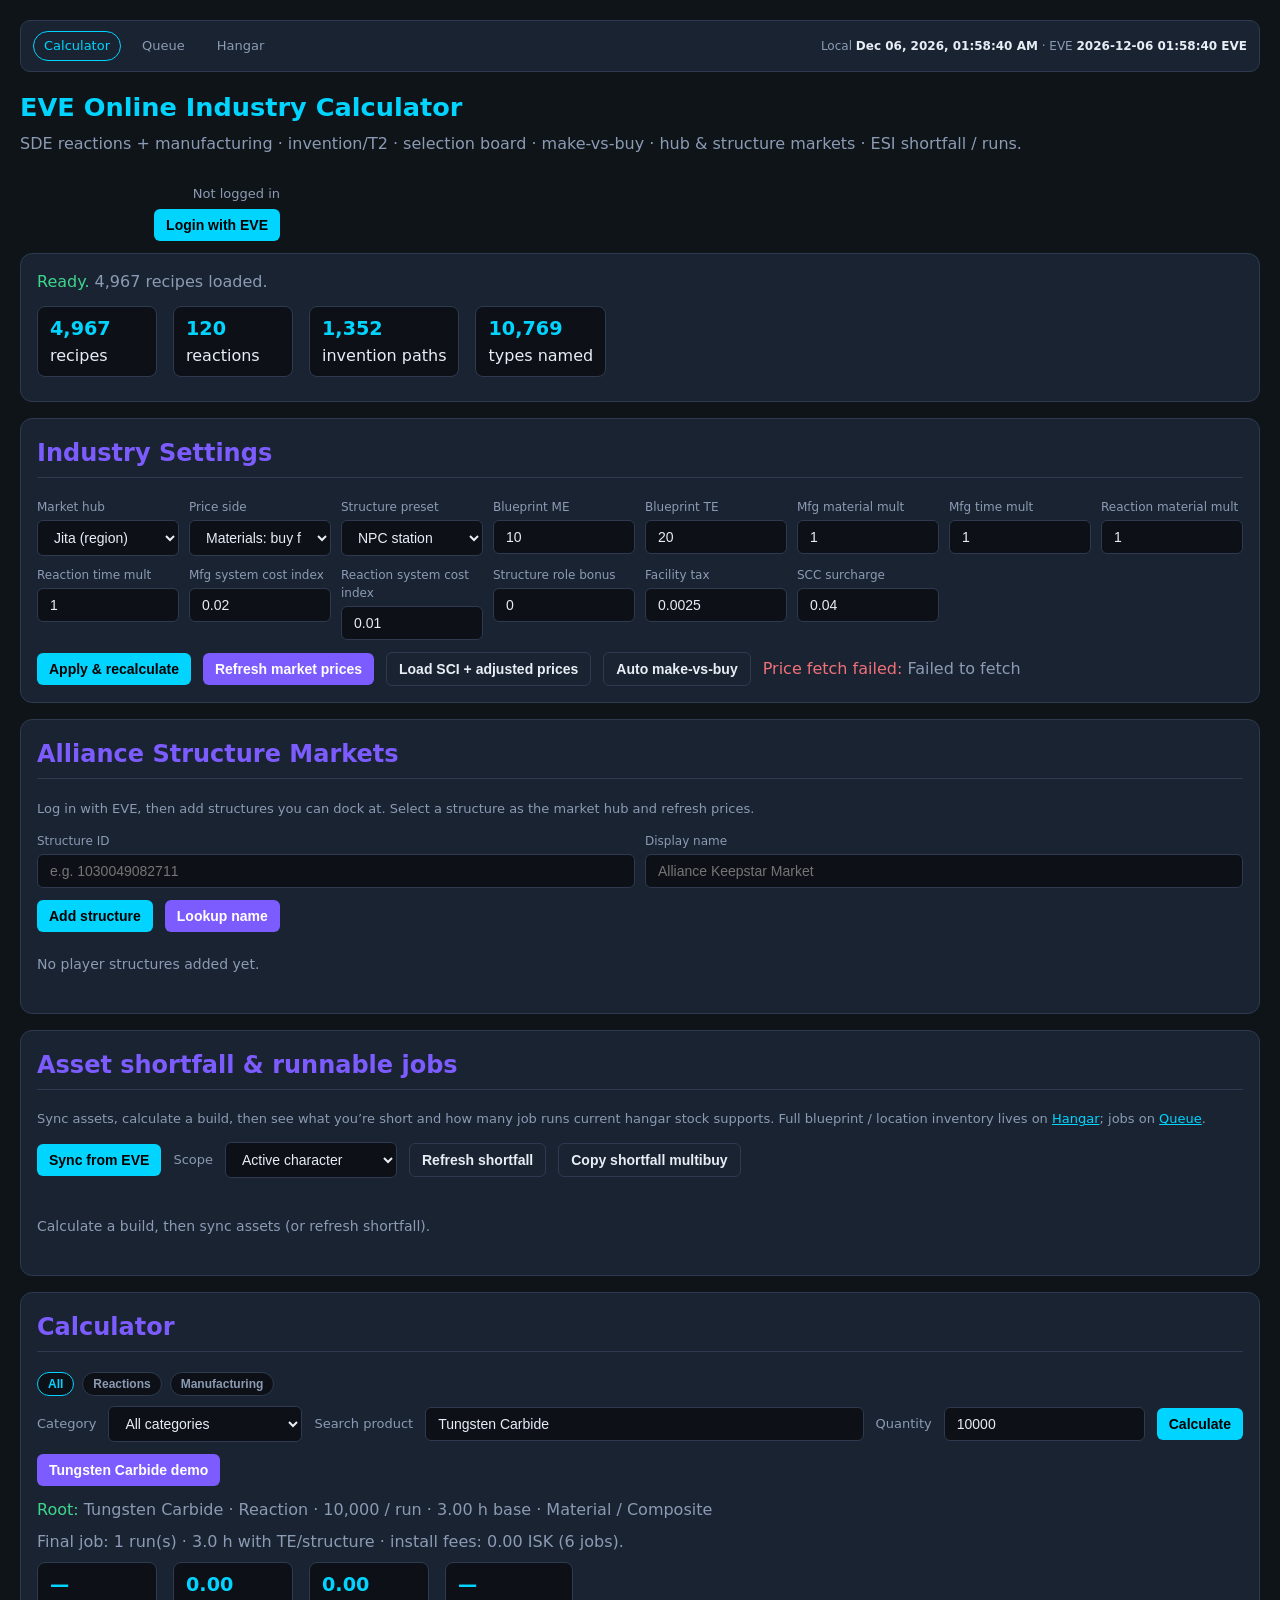
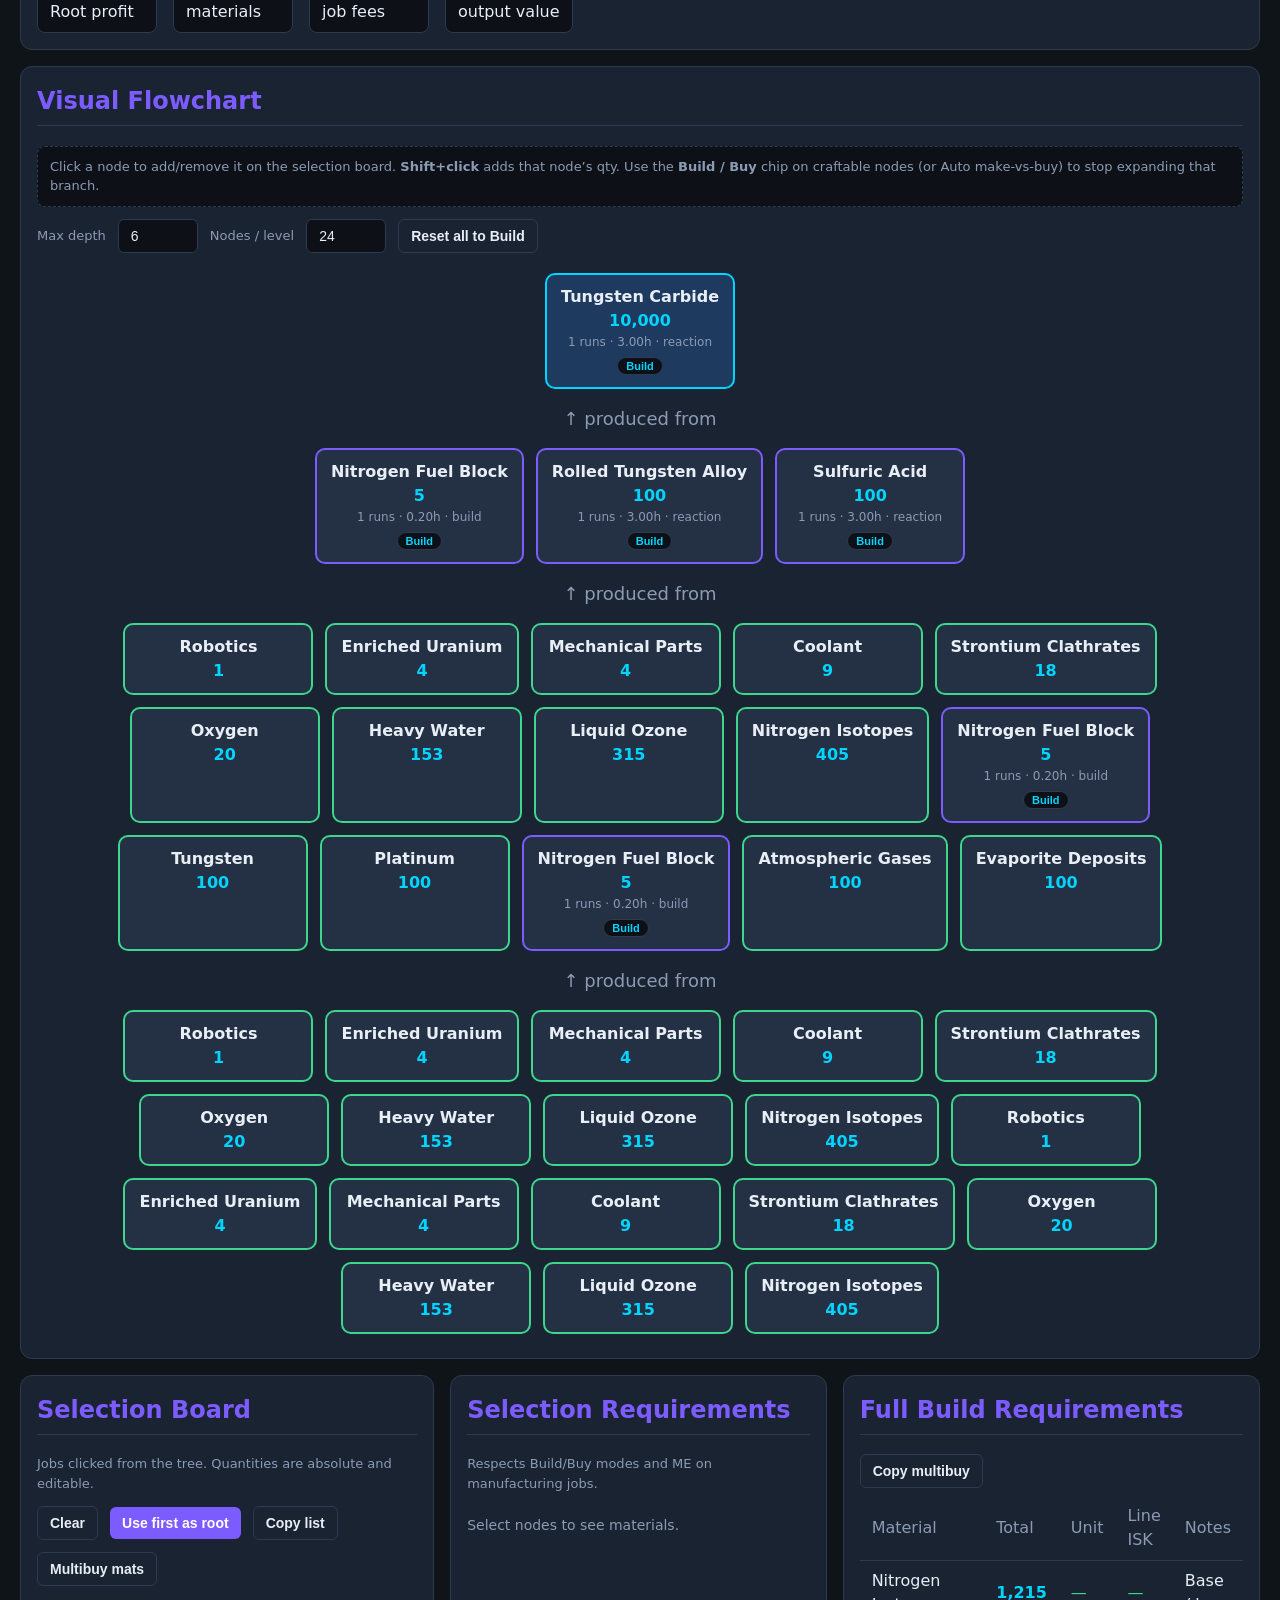
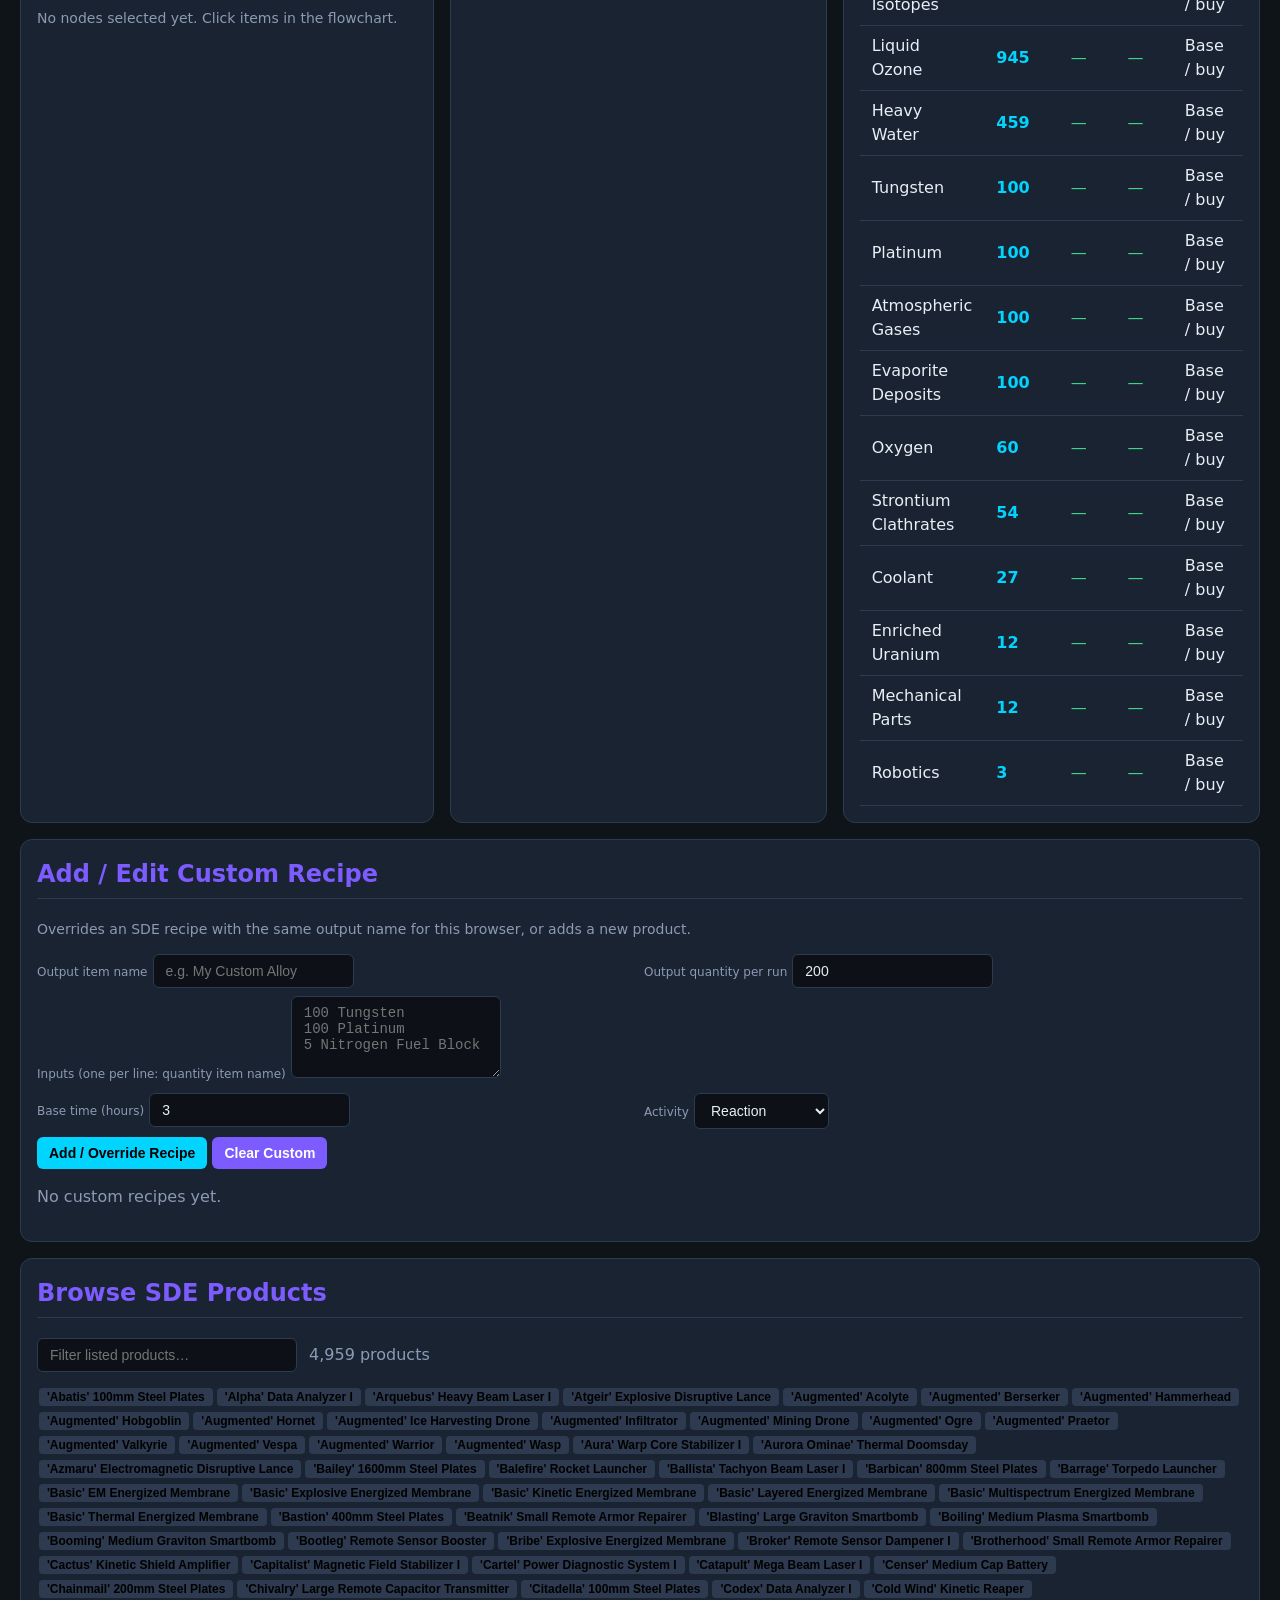
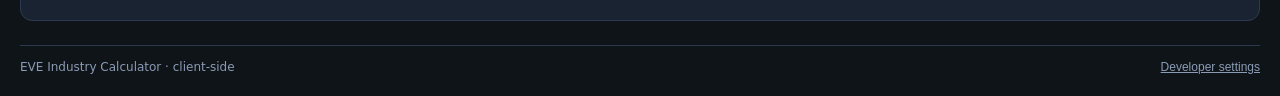
==== commit b365aa9e: "Resolve hangar item names via ESI and fix untagged character rows. Co-authored-by: Cursor <cursorage" ====
--- a/index.html
+++ b/index.html
@@ -4,7 +4,7 @@
 <meta charset="UTF-8">
 <meta name="viewport" content="width=device-width, initial-scale=1.0">
 <title>EVE Online Industry Calculator</title>
-<link rel="stylesheet" href="styles.css?v=20261108h">
+<link rel="stylesheet" href="styles.css?v=20261108i">
 </head>
 <body data-page="calc">
 <div class="container">
@@ -345,11 +345,11 @@
   </div>
 </div>
 
-<script src="config.js?v=20261108h"></script>
-<script src="eve-industry-data.js?v=20261108h"></script>
-<script src="industry-core.js?v=20261108h"></script>
-<script src="auth.js?v=20261108h"></script>
-<script src="app-common.js?v=20261108h"></script>
+<script src="config.js?v=20261108i"></script>
+<script src="eve-industry-data.js?v=20261108i"></script>
+<script src="industry-core.js?v=20261108i"></script>
+<script src="auth.js?v=20261108i"></script>
+<script src="app-common.js?v=20261108i"></script>
 <script>
 const STORAGE_KEY = 'eveIndustryCustom_v2';
 const SELECTED_KEY = 'eveIndustrySelected_v2';
@@ -417,7 +417,7 @@
 }
 
 function typeName(id) {
-  return SDE.names[String(id)] || `Type ${id}`;
+  return (window.EveApp && EveApp.getTypeName) ? EveApp.getTypeName(id) : (SDE.names[String(id)] || `Type ${id}`);
 }
 function hoursFromSeconds(sec) {
   return (Number(sec) || 0) / 3600;
